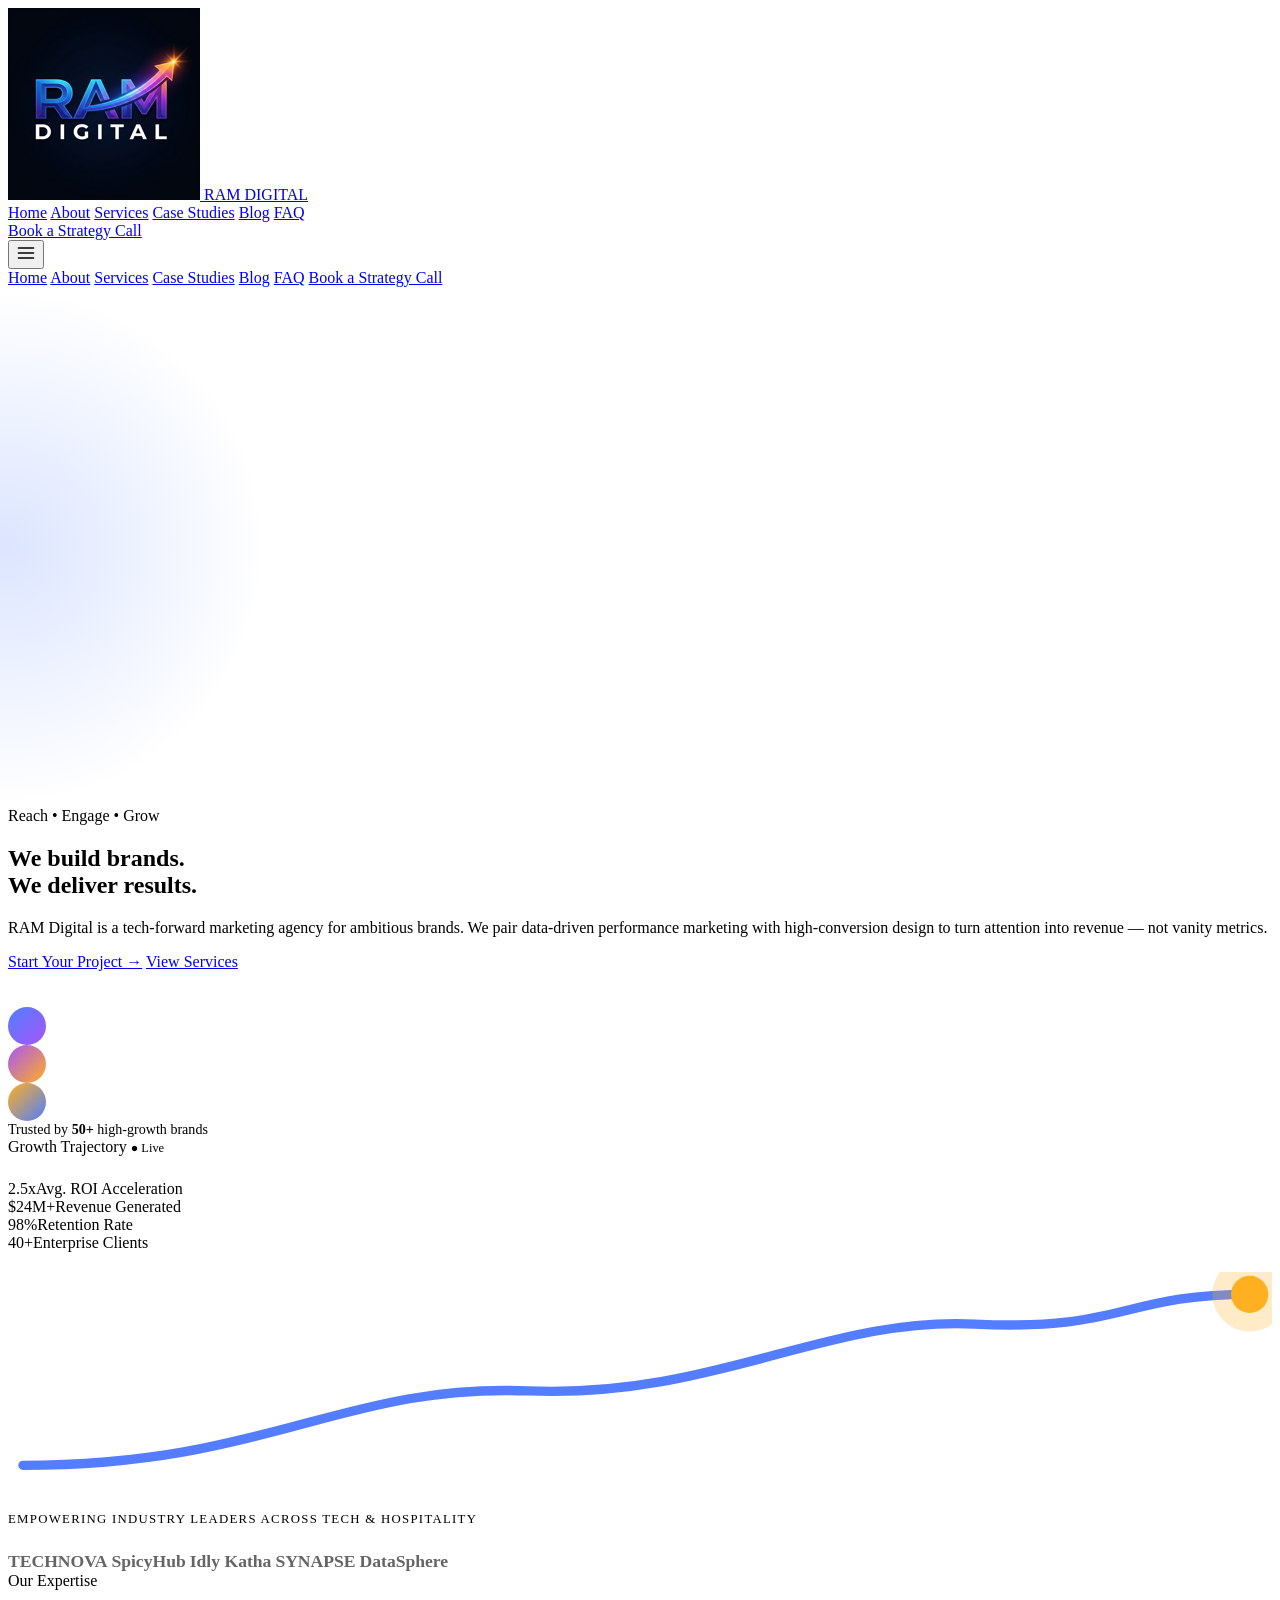
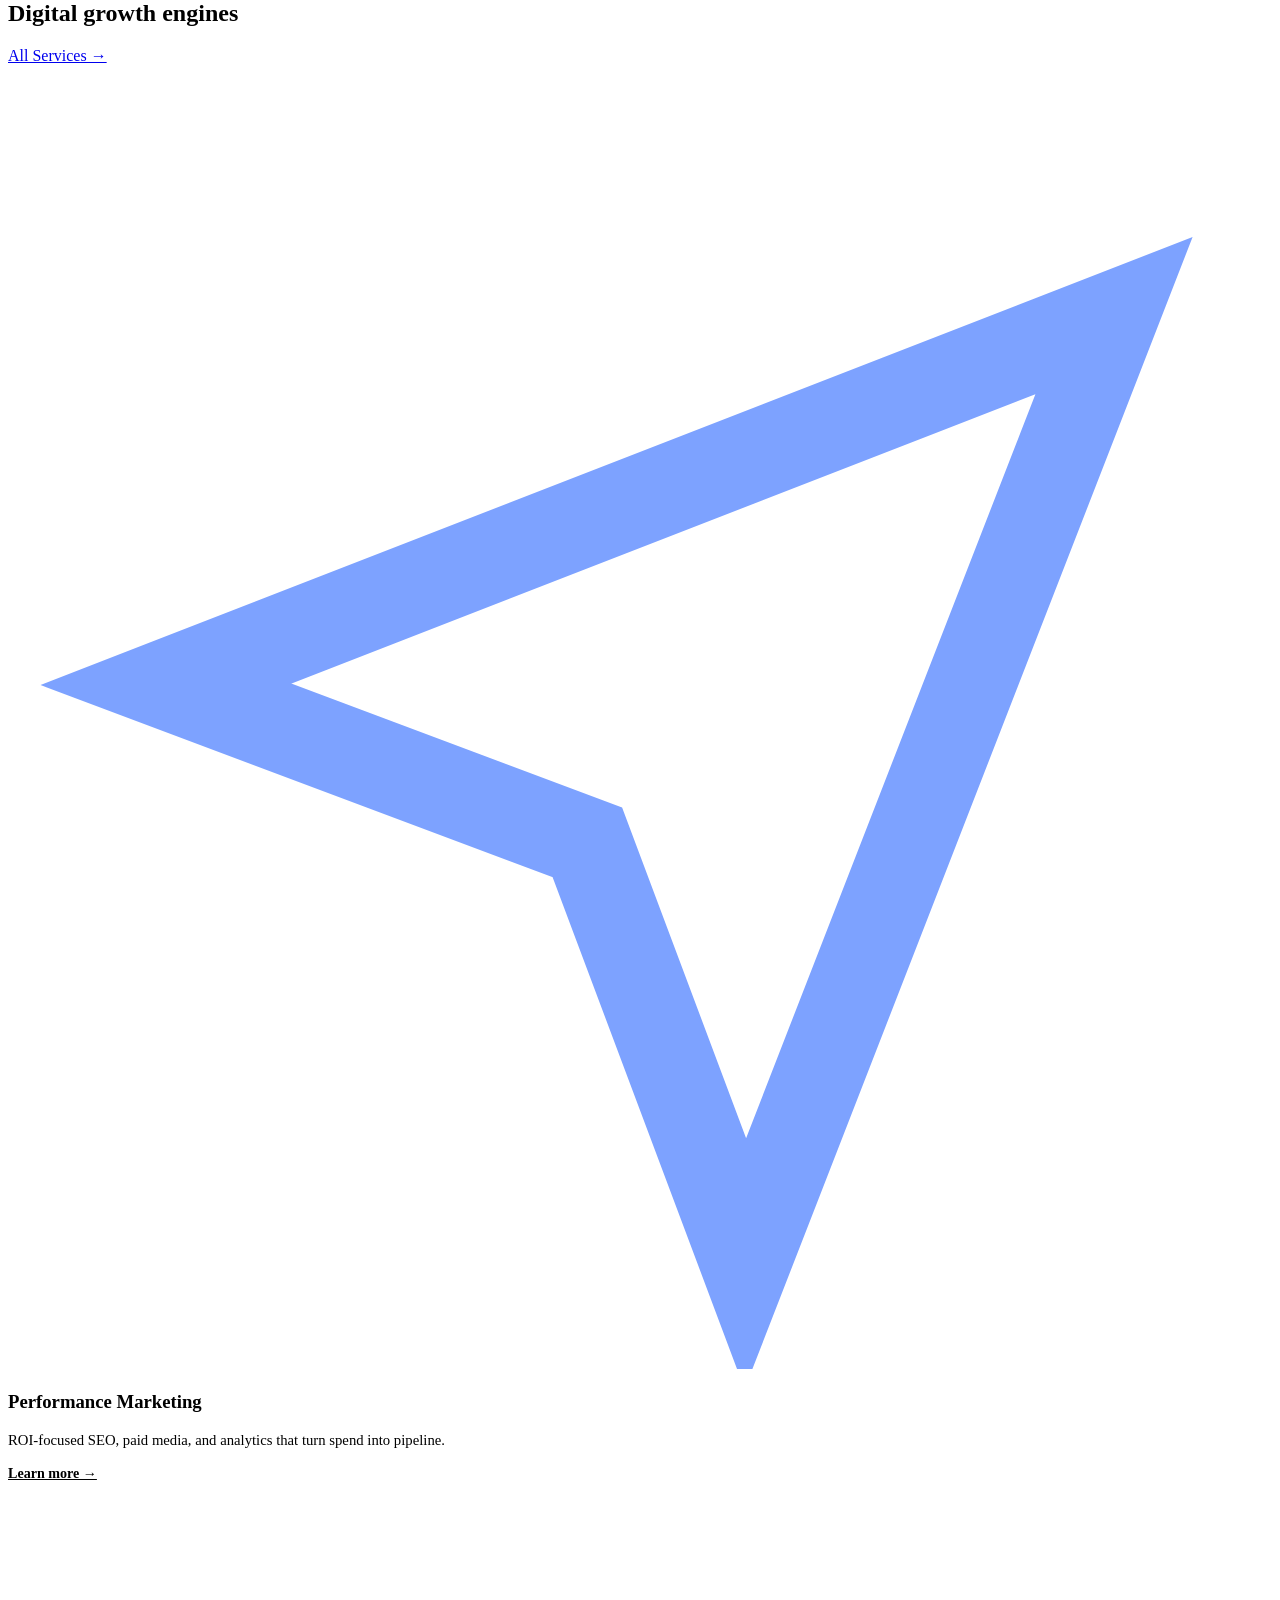
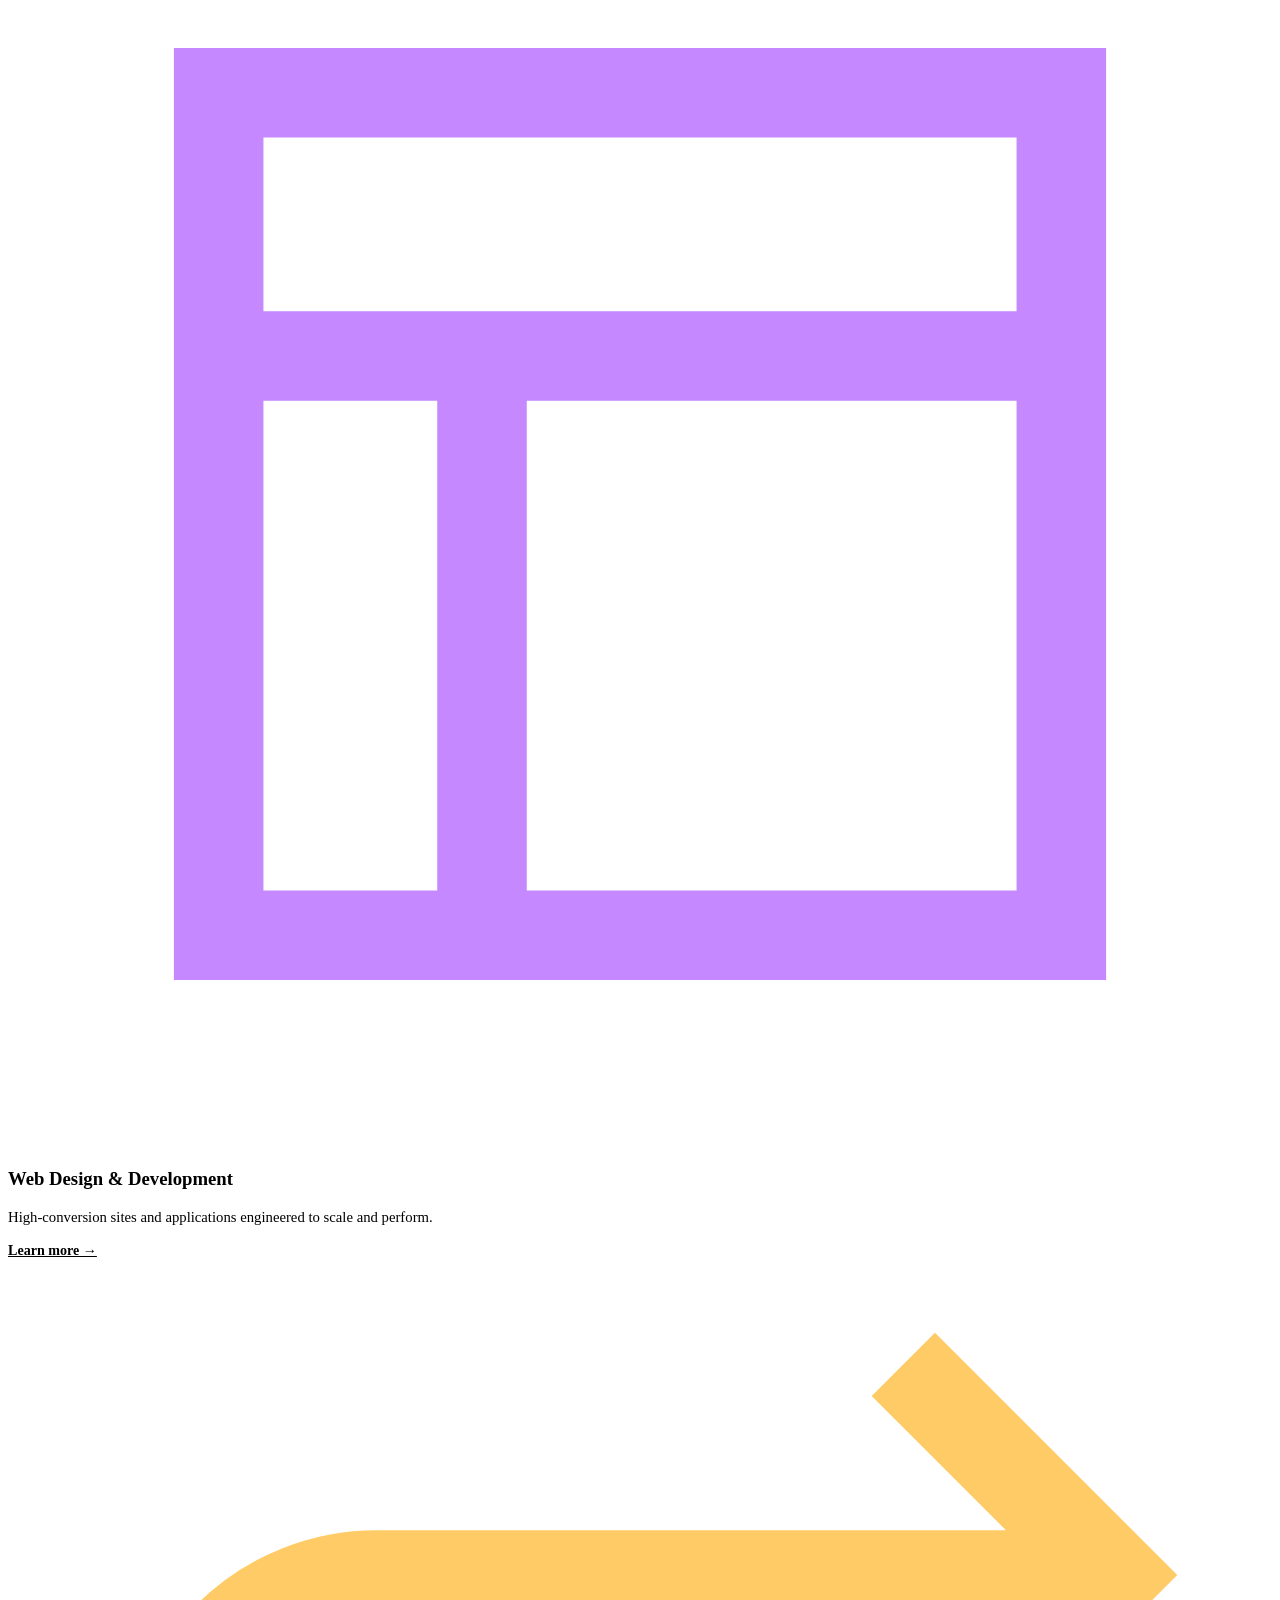
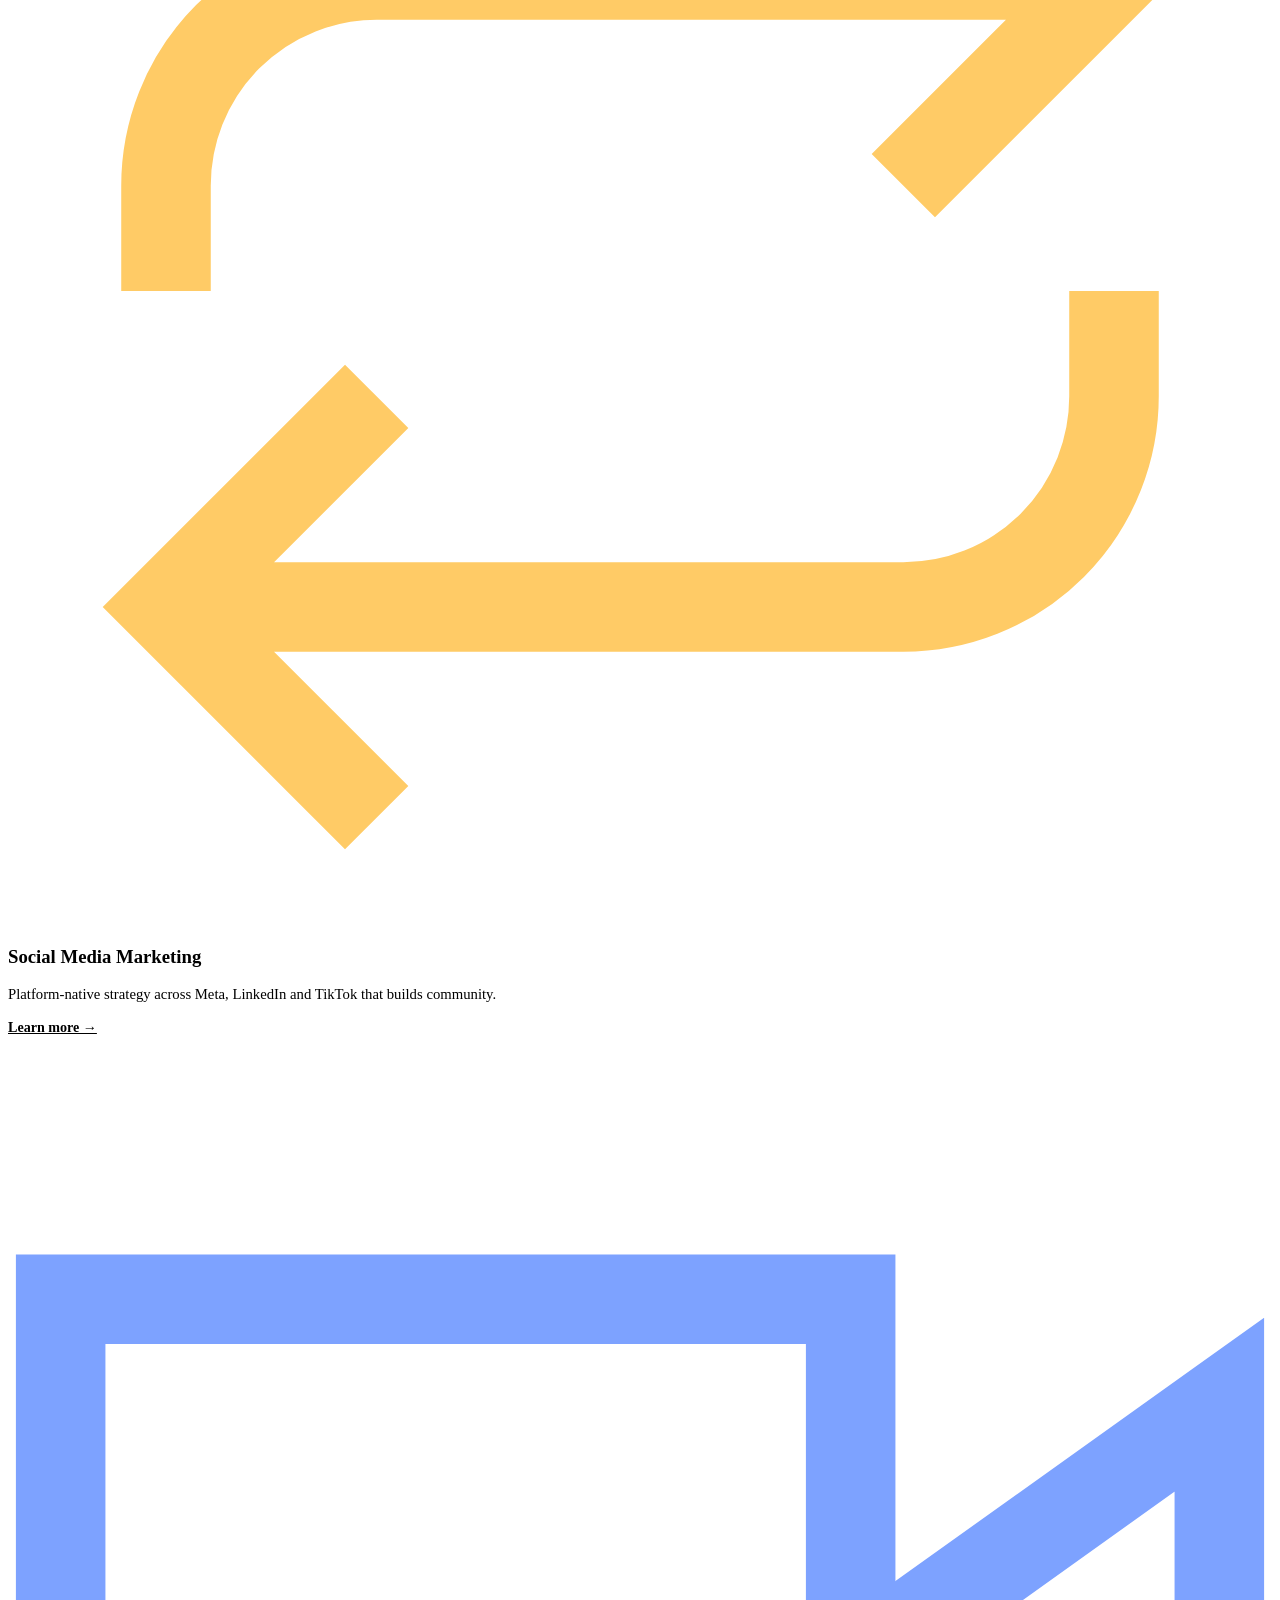
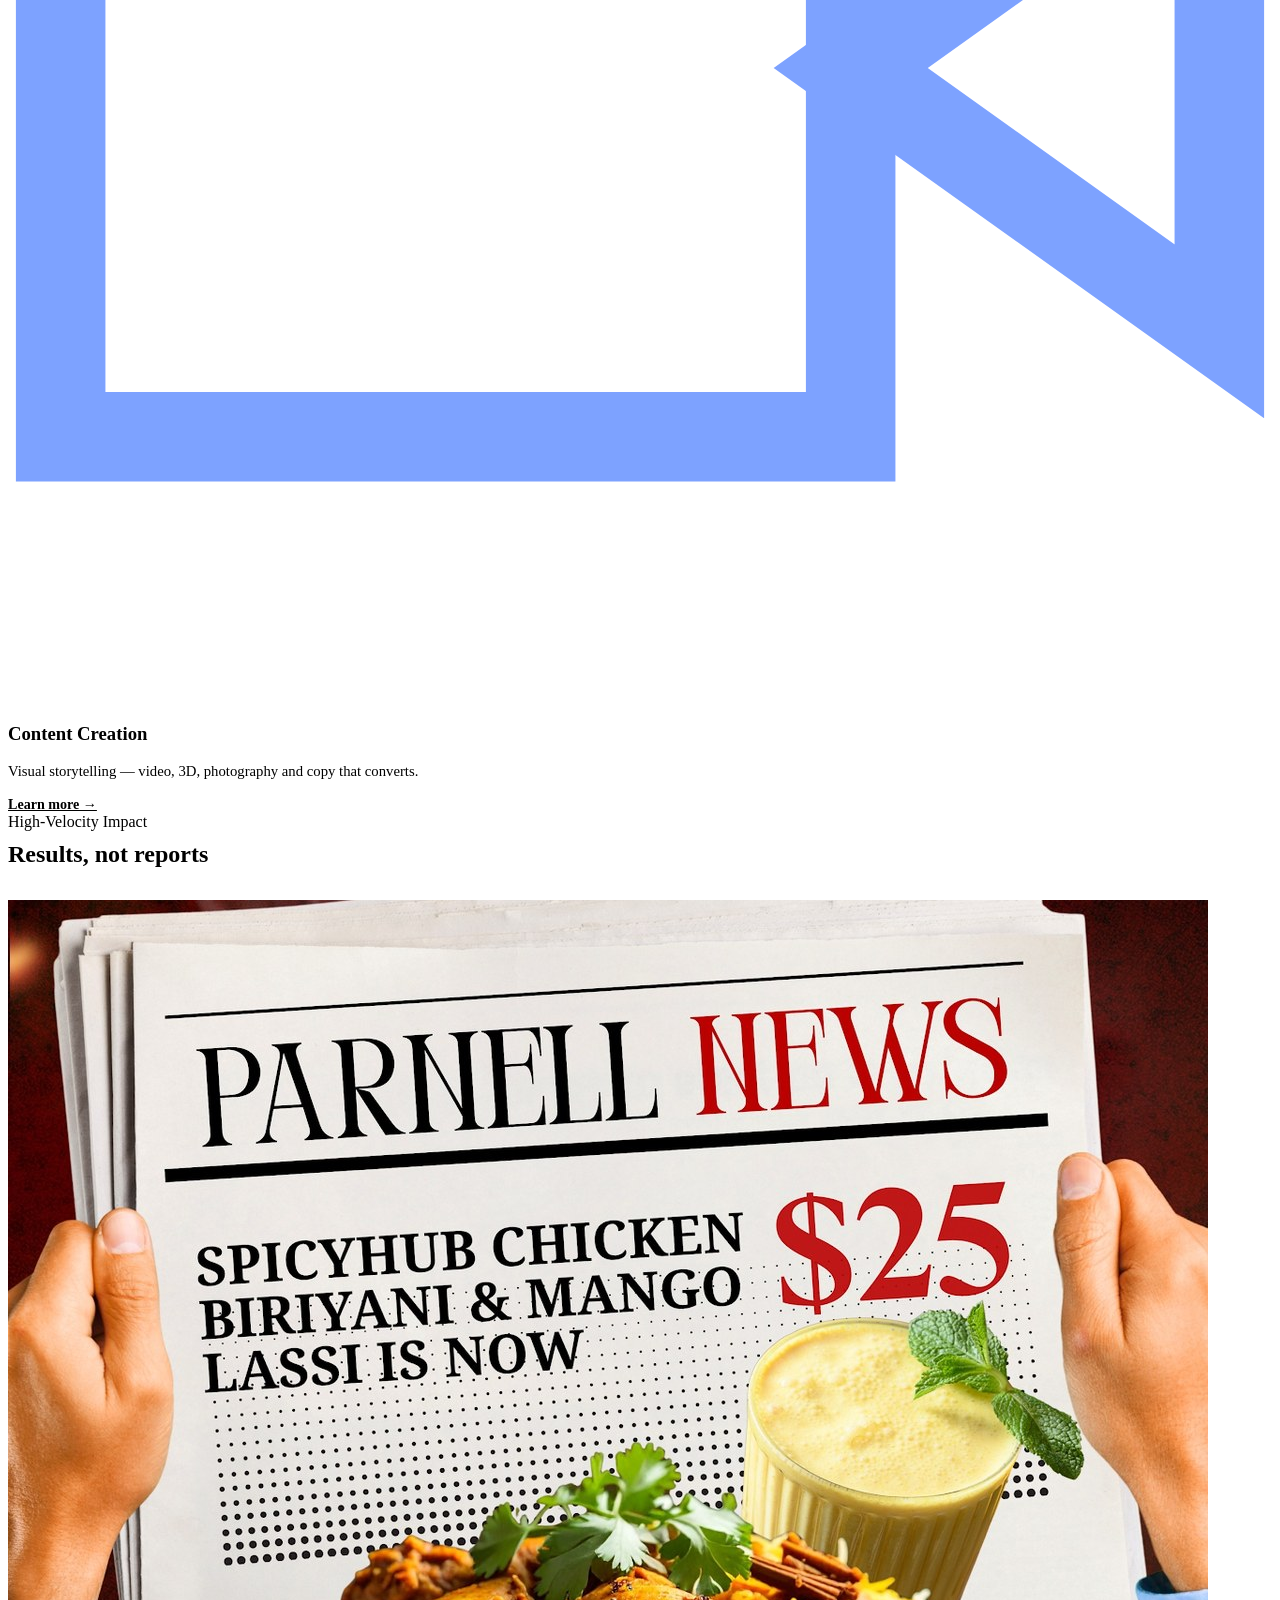
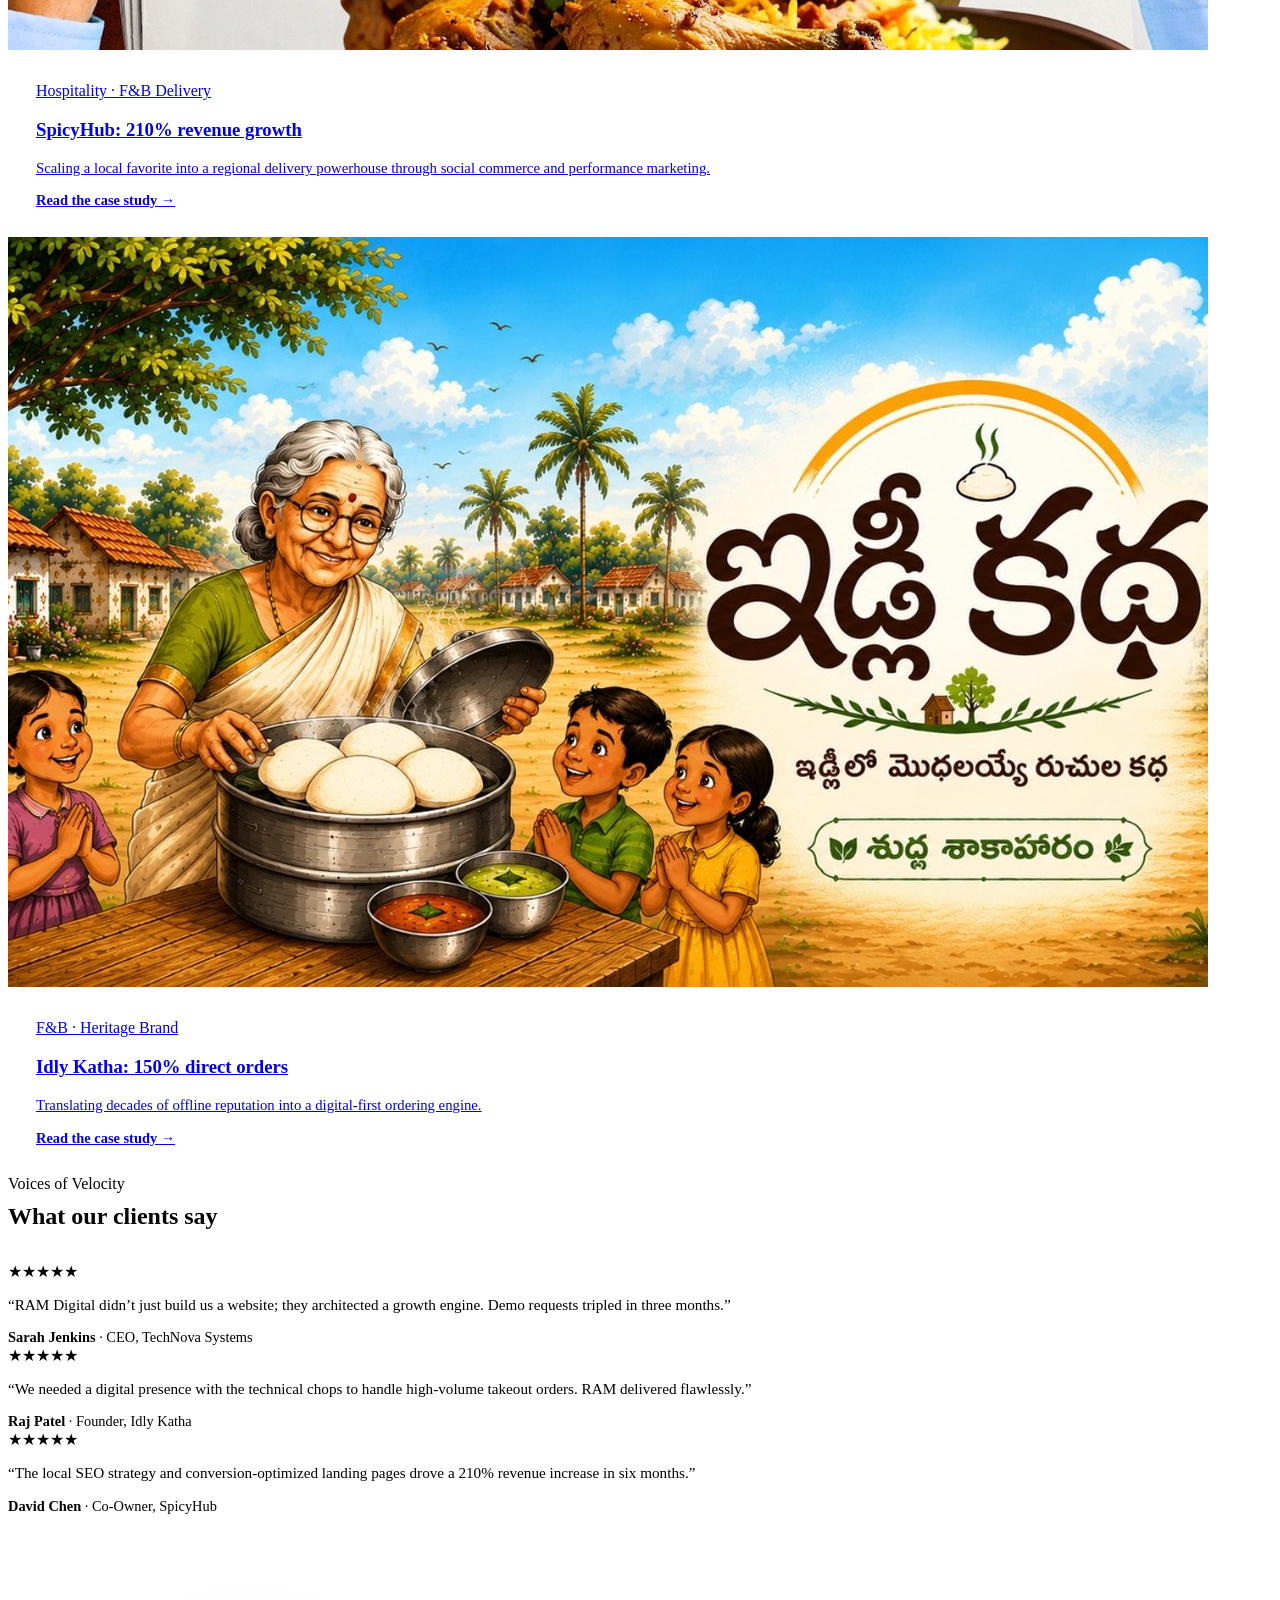
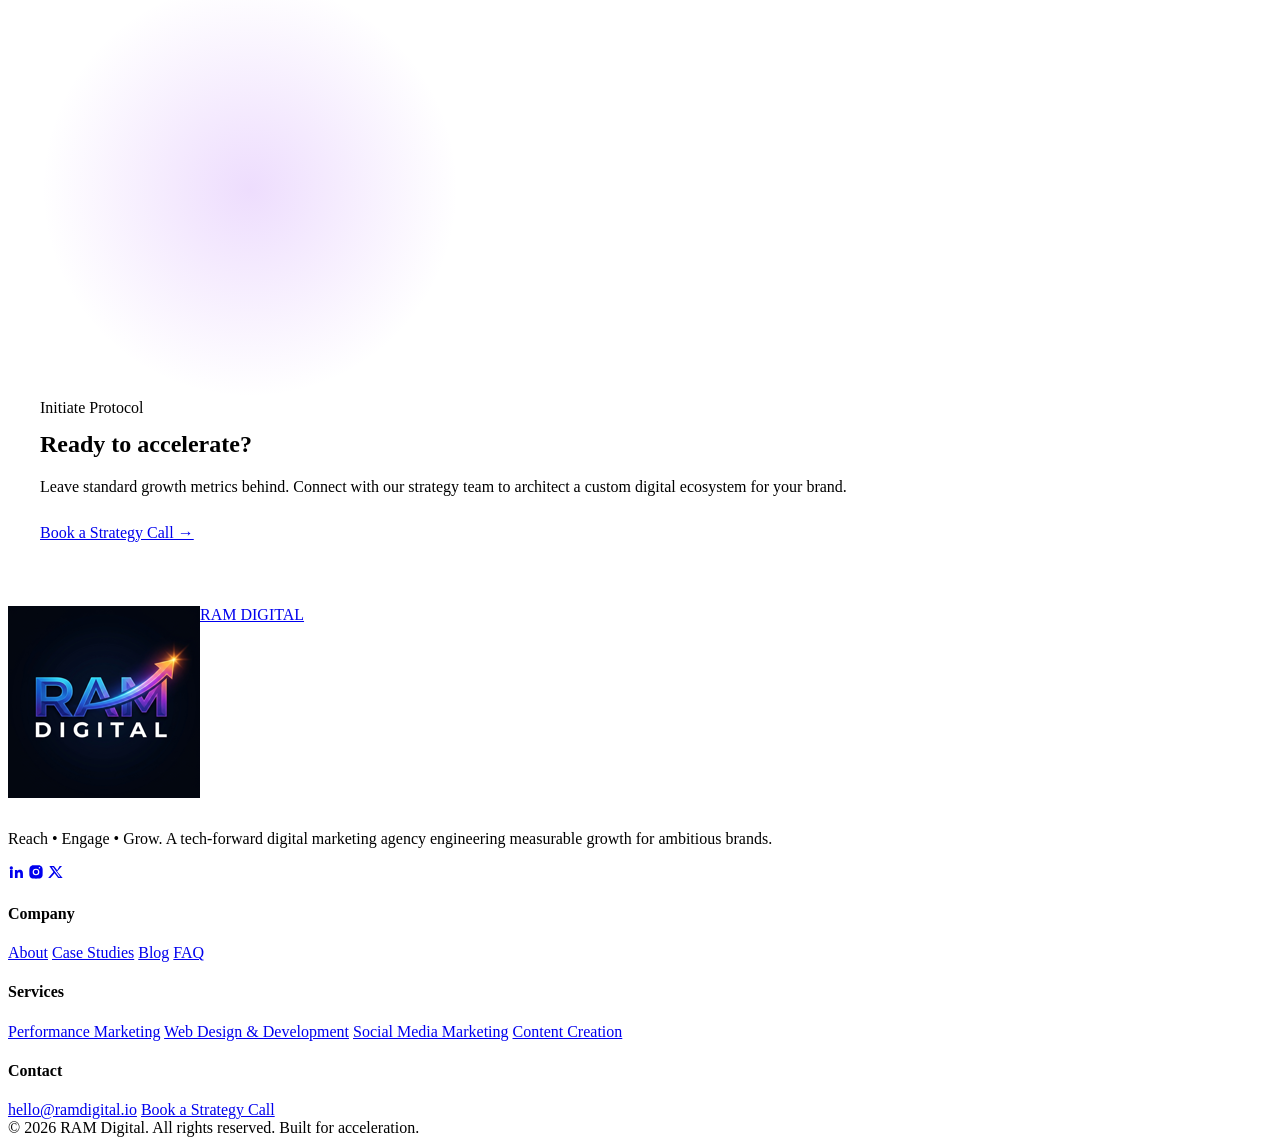
==== index.html @ 27b5bf81 "Add files via upload" ====
<!DOCTYPE html>
<html lang="en">
<head>
<meta charset="UTF-8">
<meta name="viewport" content="width=device-width, initial-scale=1.0">
<title>RAM Digital | Digital Marketing Agency | SEO, Web & Social Media</title>
<meta name="description" content="RAM Digital is a digital marketing agency specializing in SEO, performance marketing, web design, social media marketing and content creation. Grow your brand with data-driven digital strategies.">
<link rel="canonical" href="https://ramdigital.media/">
<meta name="robots" content="index, follow">
<meta property="og:title" content="RAM Digital | Digital Marketing Agency">
<meta property="og:description" content="Data-driven digital marketing, SEO, web development, social media and content creation for ambitious brands.">
<meta property="og:url" content="https://ramdigital.media/">
<meta property="og:type" content="website">
<link rel="icon" type="image/png" sizes="32x32" href="images/favicon-32.png">
<link rel="icon" type="image/png" sizes="16x16" href="images/favicon-16.png">
<link rel="apple-touch-icon" href="images/apple-touch-icon.png">
<link rel="manifest" href="manifest.json">
<meta name="theme-color" content="#080b14">
<link rel="stylesheet" href="css/style.css">
</head>
<body>
<header class="site-header">
  <div class="container nav-row">
    <a href="index.html" class="brand">
      <img src="images/logo-192.png" alt="RAM Digital logo">
      RAM DIGITAL
    </a>
    <nav class="nav-links" aria-label="Primary">
      <a href="index.html" class="active">Home</a>
<a href="about.html">About</a>
<a href="services.html">Services</a>
<a href="case-studies.html">Case Studies</a>
<a href="blog.html">Blog</a>
<a href="faq.html">FAQ</a>
    </nav>
    <div class="nav-actions">
      <div class="nav-cta">
        <a href="book-a-call.html" class="btn btn-primary btn-sm">Book a Strategy Call</a>
      </div>
      <button class="nav-toggle" aria-label="Toggle menu" aria-expanded="false">
        <svg width="20" height="20" viewBox="0 0 24 24" fill="none"><path d="M3 6h18M3 12h18M3 18h18" stroke="currentColor" stroke-width="2" stroke-linecap="round"/></svg>
      </button>
    </div>
  </div>
  <div class="mobile-menu">
    <a href="index.html">Home</a>
<a href="about.html">About</a>
<a href="services.html">Services</a>
<a href="case-studies.html">Case Studies</a>
<a href="blog.html">Blog</a>
<a href="faq.html">FAQ</a>
    <a href="book-a-call.html" class="btn btn-primary">Book a Strategy Call</a>
  </div>
</header>

<main>
  <section class="hero">
    <div class="glow-orb" style="width:520px;height:520px;background:radial-gradient(circle,#4f7fff33,transparent 70%);top:-160px;left:50%;transform:translateX(-50%);"></div>
    <div class="container hero-grid">
      <div>
        <span class="eyebrow">Reach &bull; Engage &bull; Grow</span>
        <h1>We build brands.<br><span class="text-gradient">We deliver results.</span></h1>
        <p class="lede">RAM Digital is a tech-forward marketing agency for ambitious brands. We pair data-driven performance marketing with high-conversion design to turn attention into revenue &mdash; not vanity metrics.</p>
        <div class="hero-actions">
          <a href="book-a-call.html" class="btn btn-primary">Start Your Project <span class="btn-arrow">&rarr;</span></a>
          <a href="services.html" class="btn btn-ghost">View Services</a>
        </div>
        <div class="flex items-center gap-md" style="margin-top:36px;">
          <div class="avatar-stack" aria-hidden="true">
            <div style="width:38px;height:38px;border-radius:50%;background:linear-gradient(135deg,#4f7fff,#a855f7);border:2px solid var(--ink);"></div>
            <div style="width:38px;height:38px;border-radius:50%;background:linear-gradient(135deg,#a855f7,#ffb020);border:2px solid var(--ink);"></div>
            <div style="width:38px;height:38px;border-radius:50%;background:linear-gradient(135deg,#ffb020,#4f7fff);border:2px solid var(--ink);"></div>
          </div>
          <p style="margin:0; font-size:.88rem;">Trusted by <strong style="color:var(--text-hi)">50+</strong> high-growth brands</p>
        </div>
      </div>
      <div>
        <div class="card" style="background:var(--surface); position:relative;">
          <div class="flex justify-between items-center" style="margin-bottom:24px;">
            <span class="pill">Growth Trajectory</span>
            <span style="font-family:var(--font-mono); font-size:.78rem; color:var(--success);">&#9679; Live</span>
          </div>
          <div class="stat-row">
            <div class="stat"><span class="num">2.5x</span><span class="label">Avg. ROI Acceleration</span></div>
            <div class="stat"><span class="num">$24M+</span><span class="label">Revenue Generated</span></div>
            <div class="stat"><span class="num">98%</span><span class="label">Retention Rate</span></div>
            <div class="stat"><span class="num">40+</span><span class="label">Enterprise Clients</span></div>
          </div>
          <div class="trajectory-divider" style="margin-top:20px;"><svg viewBox="0 0 340 60" fill="none" xmlns="http://www.w3.org/2000/svg" aria-hidden="true">
<defs><linearGradient id="traj" x1="0" y1="60" x2="340" y2="0"><stop offset="0%" stop-color="#4f7fff"/><stop offset="60%" stop-color="#a855f7"/><stop offset="100%" stop-color="#ffb020"/></linearGradient></defs>
<path d="M4 52 C 70 52, 90 30, 140 32 S 220 12, 260 14 S 300 6, 334 6" stroke="url(#traj)" stroke-width="2.5" stroke-linecap="round"/>
<circle cx="334" cy="6" r="5" fill="#ffb020"/>
<circle cx="334" cy="6" r="10" fill="#ffb020" opacity="0.25"/>
</svg></div>
        </div>
      </div>
    </div>
  </section>

  <section class="section-tight">
    <div class="container">
      <p class="text-center" style="font-size:.8rem; letter-spacing:.1em; text-transform:uppercase; color:var(--text-lo); font-family:var(--font-mono);">Empowering industry leaders across tech &amp; hospitality</p>
      <div class="flex items-center justify-between" style="flex-wrap:wrap; gap:24px; margin-top:24px; opacity:.6;">
        <span style="font-family:var(--font-display); font-weight:800; font-size:1.1rem;">TECHNOVA</span>
        <span style="font-family:var(--font-display); font-weight:800; font-size:1.1rem;">SpicyHub</span>
        <span style="font-family:var(--font-display); font-weight:800; font-size:1.1rem;">Idly Katha</span>
        <span style="font-family:var(--font-display); font-weight:800; font-size:1.1rem;">SYNAPSE</span>
        <span style="font-family:var(--font-display); font-weight:800; font-size:1.1rem;">DataSphere</span>
      </div>
    </div>
  </section>

  <section class="section">
    <div class="container">
      <div class="flex justify-between items-center" style="flex-wrap:wrap; gap:16px; margin-bottom:40px;">
        <div>
          <span class="eyebrow">Our Expertise</span>
          <h2 style="margin-top:10px;">Digital growth engines</h2>
        </div>
        <a href="services.html" class="btn btn-ghost btn-sm">All Services &rarr;</a>
      </div>
      <div class="grid grid-4">
        <div class="card">
          <div class="card-icon"><svg viewBox="0 0 24 24" fill="none" stroke="#7da2ff" stroke-width="1.7"><path d="M3 11l18-7-7 18-3-8-8-3z"/></svg></div>
          <h3>Performance Marketing</h3>
          <p style="font-size:.92rem;">ROI-focused SEO, paid media, and analytics that turn spend into pipeline.</p>
          <a href="performance-marketing.html" style="font-weight:700; font-size:.88rem; color:var(--blue-soft);">Learn more &rarr;</a>
        </div>
        <div class="card">
          <div class="card-icon"><svg viewBox="0 0 24 24" fill="none" stroke="#c688ff" stroke-width="1.7"><path d="M4 4h16v16H4z"/><path d="M4 9h16M9 9v11"/></svg></div>
          <h3>Web Design &amp; Development</h3>
          <p style="font-size:.92rem;">High-conversion sites and applications engineered to scale and perform.</p>
          <a href="web-design-development.html" style="font-weight:700; font-size:.88rem; color:var(--violet-soft);">Learn more &rarr;</a>
        </div>
        <div class="card">
          <div class="card-icon"><svg viewBox="0 0 24 24" fill="none" stroke="#ffcb66" stroke-width="1.7"><path d="M17 2l4 4-4 4M3 12v-2a4 4 0 014-4h14M7 22l-4-4 4-4M21 12v2a4 4 0 01-4 4H3"/></svg></div>
          <h3>Social Media Marketing</h3>
          <p style="font-size:.92rem;">Platform-native strategy across Meta, LinkedIn and TikTok that builds community.</p>
          <a href="social-media-marketing.html" style="font-weight:700; font-size:.88rem; color:var(--gold-soft);">Learn more &rarr;</a>
        </div>
        <div class="card">
          <div class="card-icon"><svg viewBox="0 0 24 24" fill="none" stroke="#7da2ff" stroke-width="1.7"><path d="M23 7l-7 5 7 5V7z"/><path d="M1 5h15v14H1z"/></svg></div>
          <h3>Content Creation</h3>
          <p style="font-size:.92rem;">Visual storytelling &mdash; video, 3D, photography and copy that converts.</p>
          <a href="content-creation.html" style="font-weight:700; font-size:.88rem; color:var(--blue-soft);">Learn more &rarr;</a>
        </div>
      </div>
    </div>
  </section>

  <section class="section" style="background:var(--surface); border-top:1px solid var(--border); border-bottom:1px solid var(--border);">
    <div class="container">
      <span class="eyebrow">High-Velocity Impact</span>
      <h2 style="margin-top:10px;">Results, not reports</h2>
      <div class="grid grid-2" style="margin-top:32px;">
        <a href="case-study-spicyhub.html" class="card case-card" style="padding:0; display:block;">
          <img src="images/case-spicyhub.jpg" alt="SpicyHub campaign visual">
          <div class="body" style="padding:28px;">
            <span class="pill" style="margin-bottom:14px;">Hospitality &middot; F&amp;B Delivery</span>
            <h3>SpicyHub: 210% revenue growth</h3>
            <p style="font-size:.92rem;">Scaling a local favorite into a regional delivery powerhouse through social commerce and performance marketing.</p>
            <span style="font-weight:700; color:var(--blue-soft); font-size:.9rem;">Read the case study &rarr;</span>
          </div>
        </a>
        <a href="case-study-idly-katha.html" class="card case-card" style="padding:0; display:block;">
          <img src="images/case-idlykatha.jpg" alt="Idly Katha campaign visual">
          <div class="body" style="padding:28px;">
            <span class="pill" style="margin-bottom:14px;">F&amp;B &middot; Heritage Brand</span>
            <h3>Idly Katha: 150% direct orders</h3>
            <p style="font-size:.92rem;">Translating decades of offline reputation into a digital-first ordering engine.</p>
            <span style="font-weight:700; color:var(--violet-soft); font-size:.9rem;">Read the case study &rarr;</span>
          </div>
        </a>
      </div>
    </div>
  </section>

  <section class="section">
    <div class="container">
      <span class="eyebrow">Voices of Velocity</span>
      <h2 style="margin-top:10px;">What our clients say</h2>
      <div class="grid grid-3" style="margin-top:32px;">
        <div class="quote-card">
          <div class="stars">&#9733;&#9733;&#9733;&#9733;&#9733;</div>
          <p style="font-size:.95rem;">&ldquo;RAM Digital didn&rsquo;t just build us a website; they architected a growth engine. Demo requests tripled in three months.&rdquo;</p>
          <p style="color:var(--text-hi); font-weight:700; margin:0; font-size:.9rem;">Sarah Jenkins <span style="color:var(--text-lo); font-weight:400;">&middot; CEO, TechNova Systems</span></p>
        </div>
        <div class="quote-card">
          <div class="stars">&#9733;&#9733;&#9733;&#9733;&#9733;</div>
          <p style="font-size:.95rem;">&ldquo;We needed a digital presence with the technical chops to handle high-volume takeout orders. RAM delivered flawlessly.&rdquo;</p>
          <p style="color:var(--text-hi); font-weight:700; margin:0; font-size:.9rem;">Raj Patel <span style="color:var(--text-lo); font-weight:400;">&middot; Founder, Idly Katha</span></p>
        </div>
        <div class="quote-card">
          <div class="stars">&#9733;&#9733;&#9733;&#9733;&#9733;</div>
          <p style="font-size:.95rem;">&ldquo;The local SEO strategy and conversion-optimized landing pages drove a 210% revenue increase in six months.&rdquo;</p>
          <p style="color:var(--text-hi); font-weight:700; margin:0; font-size:.9rem;">David Chen <span style="color:var(--text-lo); font-weight:400;">&middot; Co-Owner, SpicyHub</span></p>
        </div>
      </div>
    </div>
  </section>

  <section class="section text-center">
    <div class="container">
      <div class="card" style="padding:64px 32px; background:linear-gradient(135deg, var(--surface), var(--surface-2)); position:relative; overflow:hidden;">
        <div class="glow-orb" style="width:420px;height:420px;background:radial-gradient(circle,#a855f733,transparent 70%);top:-120px;right:-80px;"></div>
        <span class="eyebrow" style="justify-content:center;">Initiate Protocol</span>
        <h2 style="margin-top:14px;">Ready to accelerate?</h2>
        <p class="lede" style="margin:0 auto 28px;">Leave standard growth metrics behind. Connect with our strategy team to architect a custom digital ecosystem for your brand.</p>
        <a href="book-a-call.html" class="btn btn-primary">Book a Strategy Call &rarr;</a>
      </div>
    </div>
  </section>
</main>
<footer class="site-footer">
  <div class="container">
    <div class="footer-grid">
      <div class="footer-brand">
        <a href="index.html" class="brand" style="margin-bottom:16px; display:inline-flex;">
          <img src="images/logo-192.png" alt="RAM Digital logo">
          RAM DIGITAL
        </a>
        <p>Reach &bull; Engage &bull; Grow. A tech-forward digital marketing agency engineering measurable growth for ambitious brands.</p>
        <div class="social-row" aria-label="Social links">
          <a href="#" aria-label="LinkedIn"><svg width="16" height="16" viewBox="0 0 24 24" fill="currentColor"><path d="M4.98 3.5a2.5 2.5 0 11-.02 5 2.5 2.5 0 01.02-5zM3 9h4v12H3V9zm7 0h3.8v1.7h.05c.53-1 1.83-2.05 3.77-2.05 4.03 0 4.78 2.65 4.78 6.1V21h-4v-5.6c0-1.34-.02-3.07-1.87-3.07-1.87 0-2.16 1.46-2.16 2.97V21h-4V9z"/></svg></a>
          <a href="#" aria-label="Instagram"><svg width="16" height="16" viewBox="0 0 24 24" fill="currentColor"><path d="M12 2c2.72 0 3.06.01 4.12.06 1.06.05 1.79.22 2.43.47.66.26 1.21.6 1.76 1.15.5.5.9 1.1 1.15 1.76.25.64.42 1.37.47 2.43.05 1.06.06 1.4.06 4.12s-.01 3.06-.06 4.12c-.05 1.06-.22 1.79-.47 2.43a4.9 4.9 0 01-1.15 1.76 4.9 4.9 0 01-1.76 1.15c-.64.25-1.37.42-2.43.47-1.06.05-1.4.06-4.12.06s-3.06-.01-4.12-.06c-1.06-.05-1.79-.22-2.43-.47a4.9 4.9 0 01-1.76-1.15 4.9 4.9 0 01-1.15-1.76c-.25-.64-.42-1.37-.47-2.43C2.01 15.06 2 14.72 2 12s.01-3.06.06-4.12c.05-1.06.22-1.79.47-2.43.26-.66.6-1.21 1.15-1.76A4.9 4.9 0 015.44 2.53c.64-.25 1.37-.42 2.43-.47C8.94 2.01 9.28 2 12 2zm0 5a5 5 0 100 10 5 5 0 000-10zm0 8.2a3.2 3.2 0 110-6.4 3.2 3.2 0 010 6.4zm5.2-8.4a1.17 1.17 0 100-2.34 1.17 1.17 0 000 2.34z"/></svg></a>
          <a href="#" aria-label="X"><svg width="16" height="16" viewBox="0 0 24 24" fill="currentColor"><path d="M17.53 3H21l-7.36 8.41L22 21h-6.82l-5.34-6.98L3.7 21H.23l7.87-8.98L2 3h6.99l4.83 6.38L17.53 3zm-1.2 16h1.9L7.77 5H5.75l10.58 14z"/></svg></a>
        </div>
      </div>
      <div class="footer-col">
        <h4>Company</h4>
        <a href="about.html">About</a>
        <a href="case-studies.html">Case Studies</a>
        <a href="blog.html">Blog</a>
        <a href="faq.html">FAQ</a>
      </div>
      <div class="footer-col">
        <h4>Services</h4>
        <a href="performance-marketing.html">Performance Marketing</a>
        <a href="web-design-development.html">Web Design &amp; Development</a>
        <a href="social-media-marketing.html">Social Media Marketing</a>
        <a href="content-creation.html">Content Creation</a>
      </div>
      <div class="footer-col">
        <h4>Contact</h4>
        <a href="mailto:hello@ramdigital.io">hello@ramdigital.io</a>
        <a href="book-a-call.html">Book a Strategy Call</a>
      </div>
    </div>
    <div class="footer-bottom">
      <span>&copy; 2026 RAM Digital. All rights reserved.</span>
      <span>Built for acceleration.</span>
    </div>
  </div>
</footer>
<script src="js/main.js"></script>
</body>
</html>
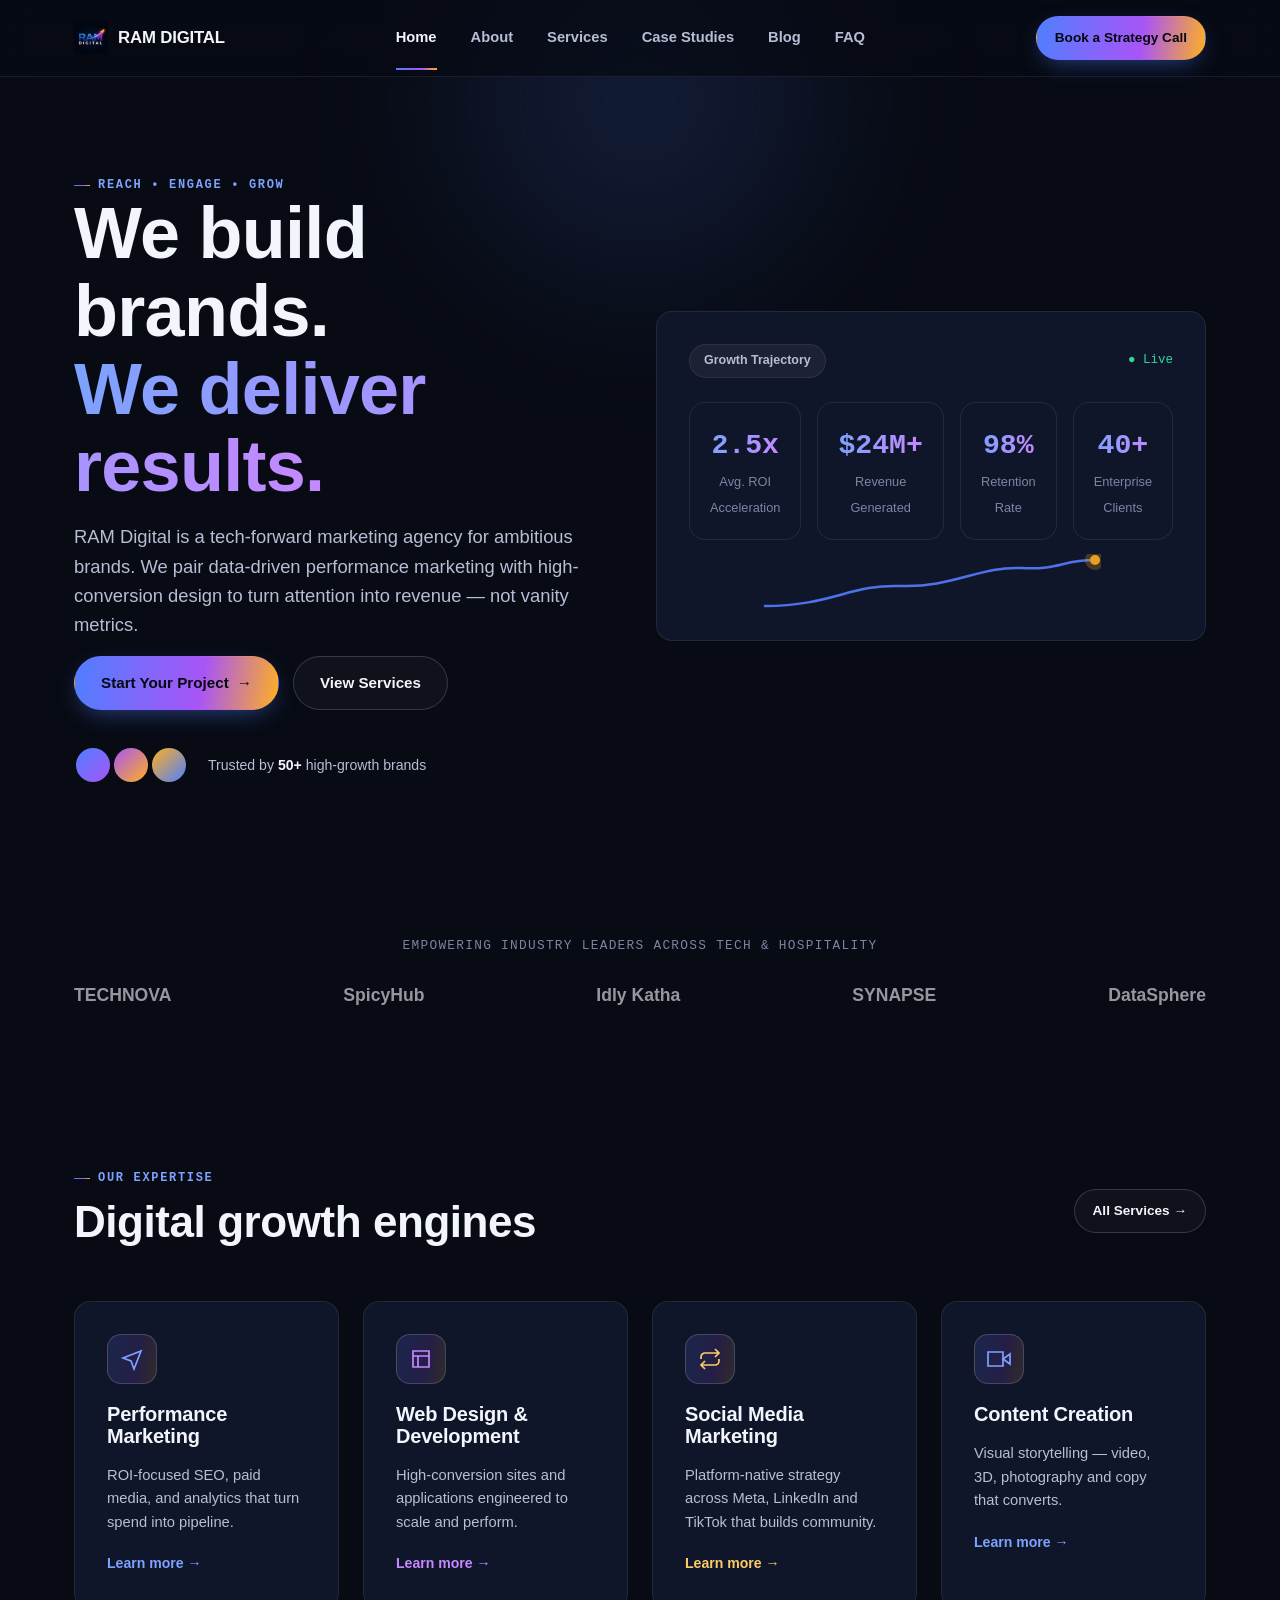
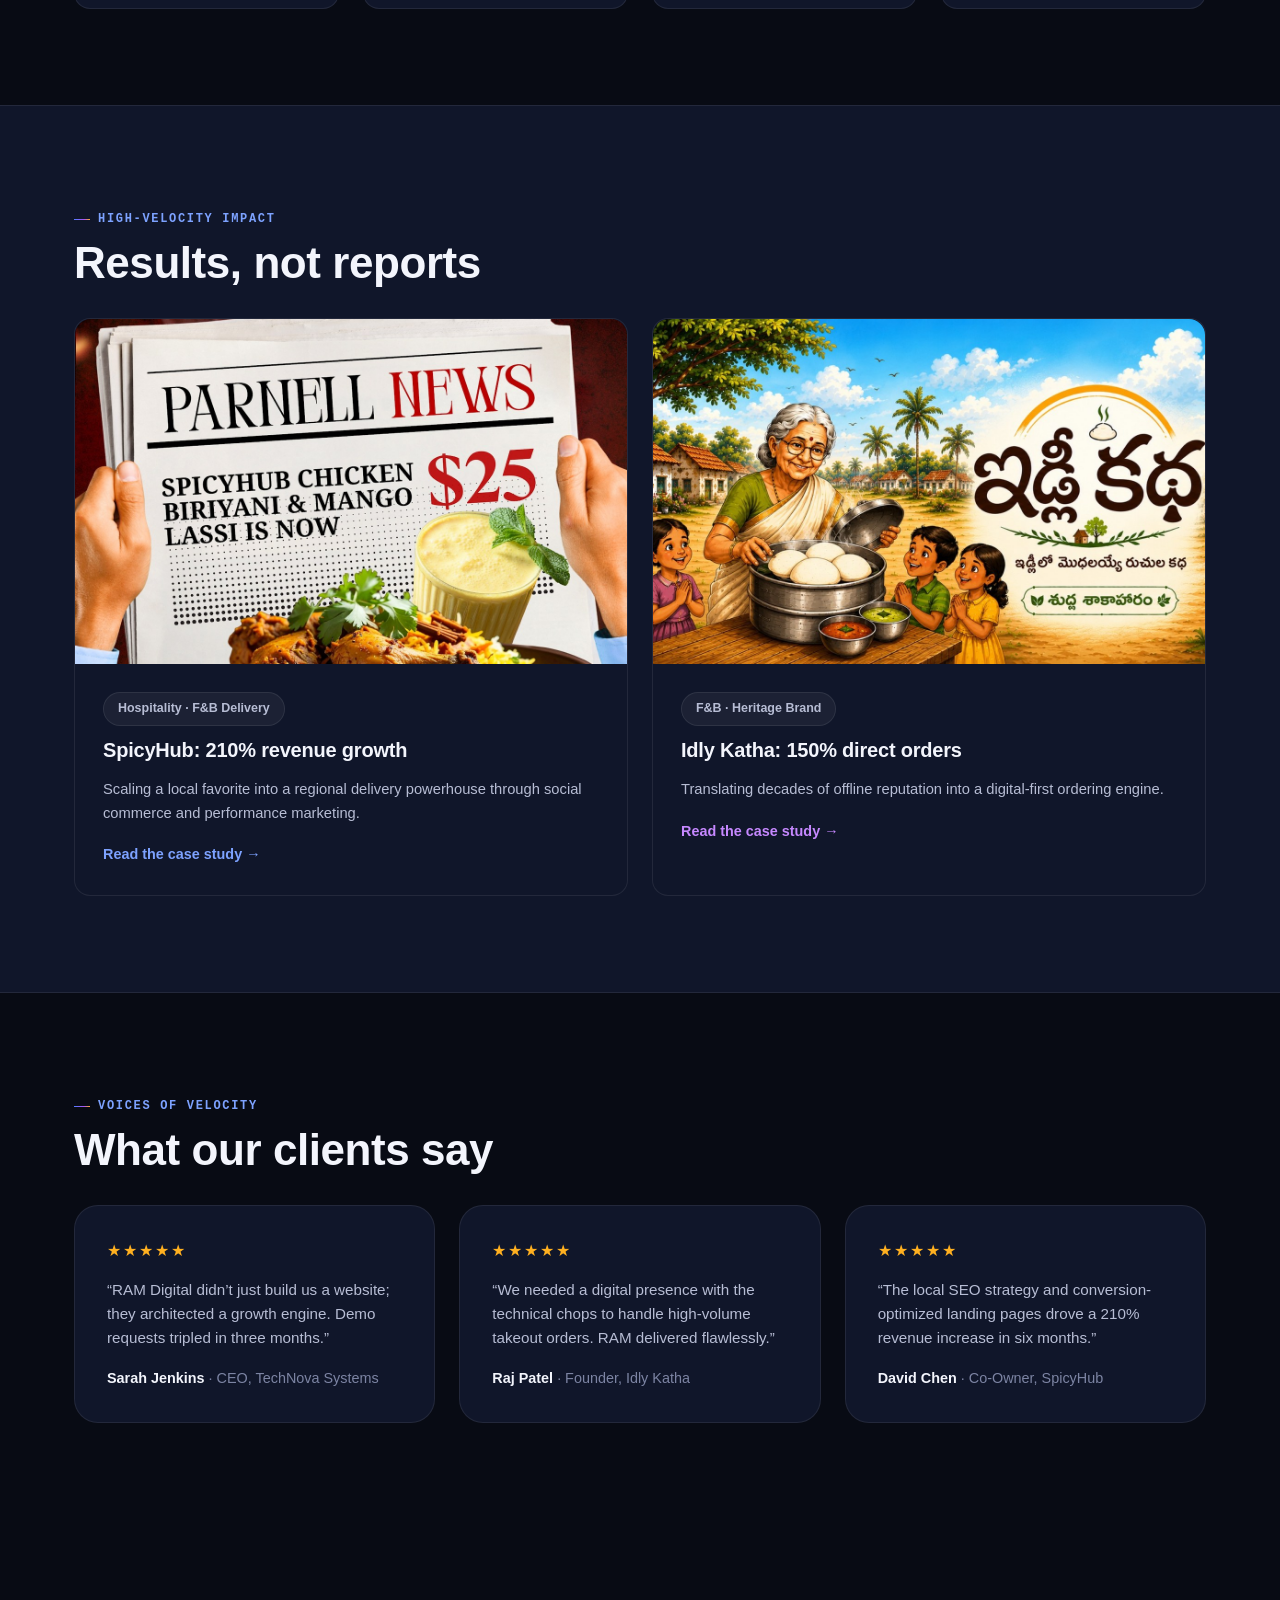
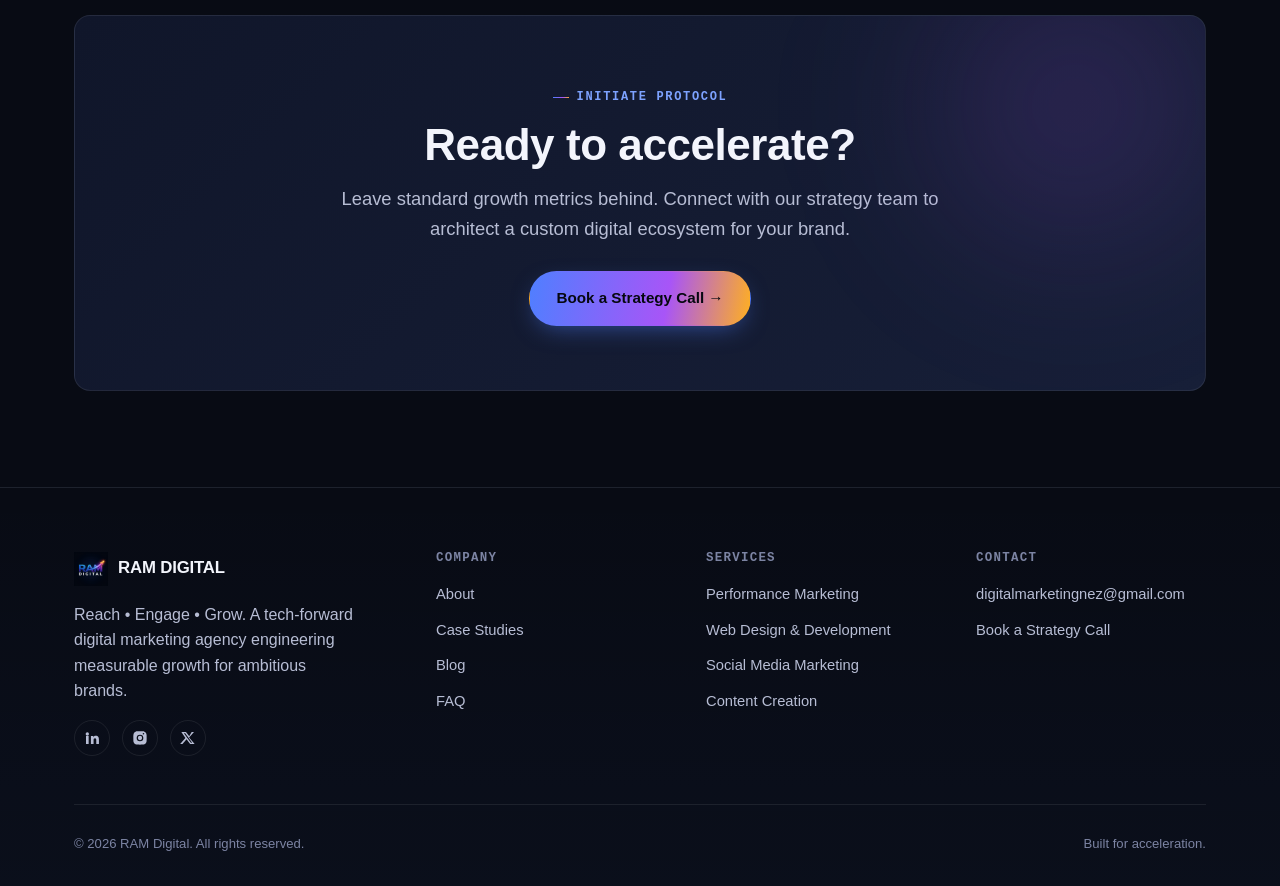
==== commit 7ef76199: "Update SEO metadata for website pages" ====
--- a/index.html
+++ b/index.html
@@ -1,28 +1,582 @@
 <!DOCTYPE html>
 <html lang="en">
 <head>
+<link rel="canonical" href="https://ramdigital.media/">
+<meta name="robots" content="index, follow">
+<meta property="og:title" content="RAM Digital | Digital Marketing Agency | SEO, Web & Social Media">
+<meta property="og:description" content="RAM Digital is a digital marketing agency specializing in SEO, performance marketing, web design, social media marketing and content creation. Grow your brand with data-driven digital strategies.">
+<meta property="og:url" content="https://ramdigital.media/">
+<meta property="og:type" content="website">
 <meta charset="UTF-8">
 <meta name="viewport" content="width=device-width, initial-scale=1.0">
 <title>RAM Digital | Digital Marketing Agency | SEO, Web & Social Media</title>
 <meta name="description" content="RAM Digital is a digital marketing agency specializing in SEO, performance marketing, web design, social media marketing and content creation. Grow your brand with data-driven digital strategies.">
-<link rel="canonical" href="https://ramdigital.media/">
-<meta name="robots" content="index, follow">
-<meta property="og:title" content="RAM Digital | Digital Marketing Agency">
-<meta property="og:description" content="Data-driven digital marketing, SEO, web development, social media and content creation for ambitious brands.">
-<meta property="og:url" content="https://ramdigital.media/">
-<meta property="og:type" content="website">
-<link rel="icon" type="image/png" sizes="32x32" href="images/favicon-32.png">
-<link rel="icon" type="image/png" sizes="16x16" href="images/favicon-16.png">
-<link rel="apple-touch-icon" href="images/apple-touch-icon.png">
+<link rel="icon" type="image/png" sizes="32x32" href="[data-uri]">
+<link rel="icon" type="image/png" sizes="16x16" href="[data-uri]">
+<link rel="apple-touch-icon" href="[data-uri]">
 <link rel="manifest" href="manifest.json">
 <meta name="theme-color" content="#080b14">
-<link rel="stylesheet" href="css/style.css">
+<style>
+/* ==========================================================================
+   RAM DIGITAL — Design System
+   Palette derived from brand mark: navy field, blue→violet ascent, gold spark
+   ========================================================================== */
+
+@import url('https://fonts.googleapis.com/css2?family=Montserrat:wght@700;800;900&family=Plus+Jakarta+Sans:ital,wght@0,400;0,500;0,600;0,700;1,400&family=IBM+Plex+Mono:wght@500;600&display=swap');
+
+:root{
+  /* --- Core palette --- */
+  --ink:        #080b14;   /* page base */
+  --surface:    #10162a;   /* card / raised panel */
+  --surface-2:  #171f38;   /* card hover / nested panel */
+  --surface-3:  #1e2848;   /* deepest raised, borders context */
+  --border:     rgba(255,255,255,0.08);
+  --border-hi:  rgba(255,255,255,0.16);
+
+  --blue:       #4f7fff;
+  --blue-soft:  #7da2ff;
+  --violet:     #a855f7;
+  --violet-soft:#c688ff;
+  --gold:       #ffb020;
+  --gold-soft:  #ffcb66;
+
+  --text-hi:    #f3f5fc;
+  --text-mid:   #b7bdd4;
+  --text-lo:    #7c84a3;
+
+  --success:    #34d399;
+
+  /* --- Gradients --- */
+  --grad-ascent: linear-gradient(100deg, var(--blue) 0%, var(--violet) 62%, var(--gold) 100%);
+  --grad-ascent-soft: linear-gradient(100deg, rgba(79,127,255,.16) 0%, rgba(168,85,247,.14) 60%, rgba(255,176,32,.14) 100%);
+  --grad-text: linear-gradient(95deg, var(--blue-soft) 0%, var(--violet-soft) 100%);
+  --grad-radial-glow: radial-gradient(circle at 50% 0%, rgba(79,127,255,.20), transparent 60%);
+
+  /* --- Type --- */
+  --font-display: 'Montserrat', sans-serif;
+  --font-body: 'Plus Jakarta Sans', sans-serif;
+  --font-mono: 'IBM Plex Mono', monospace;
+
+  /* --- Spacing / layout --- */
+  --container: 1180px;
+  --gutter: 24px;
+  --radius-sm: 10px;
+  --radius-md: 16px;
+  --radius-lg: 24px;
+  --radius-full: 999px;
+}
+
+/* ---------- Reset ---------- */
+*,*::before,*::after{ box-sizing: border-box; }
+html{ scroll-behavior: smooth; }
+body{
+  margin:0;
+  background: var(--ink);
+  color: var(--text-hi);
+  font-family: var(--font-body);
+  font-size: 16px;
+  line-height: 1.6;
+  -webkit-font-smoothing: antialiased;
+}
+img{ max-width:100%; display:block; }
+a{ color: inherit; text-decoration: none; }
+ul{ margin:0; padding:0; list-style:none; }
+button{ font-family: inherit; cursor:pointer; }
+input,select,textarea{ font-family: inherit; }
+
+:focus-visible{
+  outline: 2px solid var(--gold);
+  outline-offset: 3px;
+  border-radius: 4px;
+}
+
+@media (prefers-reduced-motion: reduce){
+  *{ animation-duration: .001ms !important; animation-iteration-count: 1 !important; transition-duration: .001ms !important; scroll-behavior:auto !important; }
+}
+
+/* ---------- Layout helpers ---------- */
+.container{
+  width:100%;
+  max-width: var(--container);
+  margin: 0 auto;
+  padding: 0 var(--gutter);
+}
+.section{ padding: 96px 0; position:relative; }
+.section-tight{ padding: 56px 0; }
+@media (max-width: 720px){
+  .section{ padding: 64px 0; }
+}
+
+.eyebrow{
+  display:inline-flex;
+  align-items:center;
+  gap:8px;
+  font-family: var(--font-mono);
+  font-size: 12px;
+  font-weight: 600;
+  letter-spacing: .14em;
+  text-transform: uppercase;
+  color: var(--blue-soft);
+}
+.eyebrow::before{
+  content:"";
+  width: 16px; height: 1px;
+  background: var(--grad-ascent);
+}
+
+h1,h2,h3,h4{
+  font-family: var(--font-display);
+  font-weight: 800;
+  line-height: 1.08;
+  letter-spacing: -0.01em;
+  margin: 0 0 16px;
+  color: var(--text-hi);
+}
+h1{ font-size: clamp(2.4rem, 4.4vw + 1rem, 4.5rem); }
+h2{ font-size: clamp(1.9rem, 2.6vw + 1rem, 2.75rem); }
+h3{ font-size: 1.25rem; }
+p{ margin: 0 0 16px; color: var(--text-mid); }
+.lede{ font-size: 1.15rem; color: var(--text-mid); max-width: 60ch; }
+
+.text-gradient{
+  background: var(--grad-text);
+  -webkit-background-clip: text;
+  background-clip: text;
+  color: transparent;
+}
+
+/* ---------- Trajectory motif (signature element) ---------- */
+/* An ascending gradient line with a glowing terminus — echoes the growth-arrow mark.
+   Used as hero backdrop, section divider, and inline data accent. */
+.trajectory-divider{
+  width:100%;
+  height: 48px;
+  display:flex;
+  align-items:center;
+  justify-content:center;
+  margin: 8px 0 0;
+}
+.trajectory-divider svg{ width:100%; max-width: 340px; height:auto; opacity:.9; }
+
+.glow-orb{
+  position:absolute;
+  border-radius:50%;
+  filter: blur(70px);
+  pointer-events:none;
+  z-index:0;
+}
+
+/* ---------- Buttons ---------- */
+.btn{
+  display:inline-flex;
+  align-items:center;
+  justify-content:center;
+  gap:8px;
+  padding: 14px 26px;
+  border-radius: var(--radius-full);
+  font-weight:700;
+  font-size: .95rem;
+  border: 1px solid transparent;
+  transition: transform .18s ease, box-shadow .18s ease, background .18s ease, border-color .18s ease;
+  white-space: nowrap;
+}
+.btn:active{ transform: scale(.97); }
+.btn-primary{
+  background: var(--grad-ascent);
+  color: #060810;
+  box-shadow: 0 8px 24px -8px rgba(79,127,255,.55);
+}
+.btn-primary:hover{ box-shadow: 0 10px 30px -6px rgba(168,85,247,.6); transform: translateY(-1px); }
+.btn-ghost{
+  background: rgba(255,255,255,.03);
+  border-color: var(--border-hi);
+  color: var(--text-hi);
+}
+.btn-ghost:hover{ background: rgba(255,255,255,.07); border-color: var(--blue-soft); }
+.btn-block{ width:100%; }
+.btn-sm{ padding: 10px 18px; font-size:.85rem; }
+.btn-arrow{ transition: transform .18s ease; }
+.btn:hover .btn-arrow{ transform: translateX(3px); }
+
+/* ---------- Header / Nav ---------- */
+.site-header{
+  position: fixed;
+  top:0; left:0; right:0;
+  z-index: 100;
+  backdrop-filter: blur(14px);
+  background: rgba(8,11,20,.72);
+  border-bottom: 1px solid var(--border);
+}
+.nav-row{
+  display:flex;
+  align-items:center;
+  justify-content:space-between;
+  height: 76px;
+}
+.brand{
+  display:flex;
+  align-items:center;
+  gap:10px;
+  font-family: var(--font-display);
+  font-weight: 800;
+  font-size: 1.05rem;
+  letter-spacing: -0.01em;
+}
+.brand img{ height: 34px; width:auto; }
+
+.nav-links{
+  display:none;
+  align-items:center;
+  gap: 34px;
+}
+.nav-links a{
+  font-size:.92rem;
+  font-weight:600;
+  color: var(--text-mid);
+  transition: color .15s ease;
+  position:relative;
+}
+.nav-links a:hover, .nav-links a.active{ color: var(--text-hi); }
+.nav-links a.active::after{
+  content:"";
+  position:absolute;
+  left:0; right:0; bottom:-20px;
+  height:2px;
+  background: var(--grad-ascent);
+}
+.nav-cta{ display:none; align-items:center; gap:14px; }
+.nav-actions{ display:flex; align-items:center; gap:10px; }
+
+.nav-toggle{
+  display:flex;
+  align-items:center;
+  justify-content:center;
+  width:42px; height:42px;
+  background: rgba(255,255,255,.04);
+  border:1px solid var(--border);
+  border-radius: 10px;
+  color: var(--text-hi);
+}
+
+.mobile-menu{
+  position:fixed;
+  inset: 76px 0 0 0;
+  background: var(--ink);
+  z-index: 99;
+  padding: 28px var(--gutter) 40px;
+  display:none;
+  flex-direction:column;
+  gap: 4px;
+  overflow-y:auto;
+}
+.mobile-menu.open{ display:flex; }
+.mobile-menu a{
+  padding: 16px 4px;
+  border-bottom: 1px solid var(--border);
+  font-weight:600;
+  font-size:1.05rem;
+  color: var(--text-hi);
+}
+.mobile-menu .btn{ margin-top: 20px; }
+
+@media (min-width: 960px){
+  .nav-links{ display:flex; }
+  .nav-cta{ display:flex; }
+  .nav-toggle{ display:none; }
+  .mobile-menu{ display:none !important; }
+}
+
+/* ---------- Cards ---------- */
+.card{
+  background: var(--surface);
+  border: 1px solid var(--border);
+  border-radius: var(--radius-md);
+  padding: 32px;
+  transition: border-color .2s ease, transform .2s ease, background .2s ease;
+}
+.card:hover{ border-color: var(--border-hi); background: var(--surface-2); }
+.card-icon{
+  width:50px; height:50px;
+  border-radius: 14px;
+  display:flex; align-items:center; justify-content:center;
+  margin-bottom: 20px;
+  background: var(--grad-ascent-soft);
+  border: 1px solid var(--border-hi);
+}
+.card-icon svg{ width:24px; height:24px; }
+
+.pill{
+  display:inline-flex;
+  align-items:center;
+  padding: 6px 14px;
+  border-radius: var(--radius-full);
+  font-size:.78rem;
+  font-weight:700;
+  background: rgba(255,255,255,.05);
+  border: 1px solid var(--border);
+  color: var(--text-mid);
+}
+
+/* ---------- Stats ---------- */
+.stat-row{
+  display:grid;
+  grid-template-columns: repeat(2,1fr);
+  gap: 16px;
+}
+@media (min-width:720px){ .stat-row{ grid-template-columns: repeat(4,1fr); } }
+.stat{
+  padding: 20px;
+  border-radius: var(--radius-md);
+  background: var(--surface);
+  border: 1px solid var(--border);
+  text-align:center;
+}
+.stat .num{
+  font-family: var(--font-mono);
+  font-size: clamp(1.6rem, 2.2vw, 2.2rem);
+  font-weight: 600;
+  background: var(--grad-text);
+  -webkit-background-clip:text;
+  background-clip:text;
+  color:transparent;
+  display:block;
+}
+.stat .label{ font-size:.8rem; color: var(--text-lo); margin-top:4px; }
+
+/* ---------- Grid utilities ---------- */
+.grid{ display:grid; gap: 24px; }
+.grid-2{ grid-template-columns: 1fr; }
+.grid-3{ grid-template-columns: 1fr; }
+.grid-4{ grid-template-columns: repeat(2,1fr); }
+@media (min-width: 720px){
+  .grid-2{ grid-template-columns: repeat(2,1fr); }
+  .grid-3{ grid-template-columns: repeat(3,1fr); }
+}
+@media (min-width: 960px){
+  .grid-4{ grid-template-columns: repeat(4,1fr); }
+}
+
+.flex{ display:flex; }
+.items-center{ align-items:center; }
+.justify-between{ justify-content:space-between; }
+.gap-sm{ gap:10px; }
+.gap-md{ gap:20px; }
+.mt-0{ margin-top:0; }
+.text-center{ text-align:center; }
+.max-w{ max-width: 640px; margin-left:auto; margin-right:auto; }
+
+/* ---------- Hero ---------- */
+.hero{
+  padding: 168px 0 96px;
+  position:relative;
+  overflow:hidden;
+}
+.hero-grid{
+  display:grid;
+  gap: 48px;
+  align-items:center;
+  grid-template-columns: 1fr;
+}
+@media (min-width: 960px){
+  .hero-grid{ grid-template-columns: 1.1fr .9fr; gap: 64px; }
+}
+.hero-actions{ display:flex; flex-wrap:wrap; gap:14px; margin-top: 8px; }
+
+/* ---------- Forms ---------- */
+.field{ margin-bottom: 18px; }
+.field label{
+  display:block;
+  font-size:.82rem;
+  font-weight:600;
+  color: var(--text-mid);
+  margin-bottom: 8px;
+}
+.field input, .field select, .field textarea{
+  width:100%;
+  padding: 14px 16px;
+  background: var(--surface-2);
+  border: 1px solid var(--border);
+  border-radius: var(--radius-sm);
+  color: var(--text-hi);
+  font-size: .95rem;
+  transition: border-color .15s ease;
+}
+.field input:focus, .field select:focus, .field textarea:focus{
+  border-color: var(--blue);
+  outline:none;
+}
+.field textarea{ resize: vertical; min-height: 110px; }
+
+/* ---------- FAQ accordion ---------- */
+.faq-item{
+  border: 1px solid var(--border);
+  border-radius: var(--radius-md);
+  background: var(--surface);
+  margin-bottom: 12px;
+  overflow:hidden;
+}
+.faq-q{
+  width:100%;
+  display:flex;
+  align-items:center;
+  justify-content:space-between;
+  gap:16px;
+  padding: 20px 24px;
+  background:none;
+  border:none;
+  color: var(--text-hi);
+  font-weight:700;
+  font-size: 1rem;
+  text-align:left;
+}
+.faq-q .chev{ transition: transform .2s ease; flex-shrink:0; color: var(--text-lo); }
+.faq-item.open .faq-q .chev{ transform: rotate(180deg); }
+.faq-a{
+  max-height:0;
+  overflow:hidden;
+  transition: max-height .25s ease;
+  padding: 0 24px;
+}
+.faq-item.open .faq-a{ padding-bottom: 20px; }
+
+/* ---------- Footer ---------- */
+.site-footer{
+  border-top: 1px solid var(--border);
+  padding: 64px 0 32px;
+  background: linear-gradient(180deg, transparent, rgba(79,127,255,.03));
+}
+.footer-grid{
+  display:grid;
+  gap: 40px;
+  grid-template-columns: 1fr;
+  margin-bottom: 48px;
+}
+@media (min-width: 720px){
+  .footer-grid{ grid-template-columns: 1.4fr 1fr 1fr 1fr; }
+}
+.footer-brand p{ max-width: 32ch; }
+.footer-col h4{
+  font-family: var(--font-mono);
+  font-size:.78rem;
+  letter-spacing:.1em;
+  text-transform: uppercase;
+  color: var(--text-lo);
+  font-weight:600;
+  margin-bottom: 18px;
+}
+.footer-col a{
+  display:block;
+  color: var(--text-mid);
+  font-size: .92rem;
+  margin-bottom: 12px;
+  transition: color .15s ease;
+}
+.footer-col a:hover{ color: var(--text-hi); }
+.footer-bottom{
+  display:flex;
+  flex-direction:column;
+  gap:12px;
+  padding-top: 28px;
+  border-top: 1px solid var(--border);
+  font-size:.82rem;
+  color: var(--text-lo);
+}
+@media (min-width:720px){
+  .footer-bottom{ flex-direction:row; justify-content:space-between; }
+}
+.social-row{ display:flex; gap:12px; }
+.social-row a{
+  width:36px; height:36px;
+  display:flex; align-items:center; justify-content:center;
+  border:1px solid var(--border);
+  border-radius:50%;
+  color: var(--text-mid);
+}
+.social-row a:hover{ border-color: var(--blue-soft); color: var(--text-hi); }
+
+/* ---------- Breadcrumb / page header ---------- */
+.page-header{
+  padding: 152px 0 56px;
+  border-bottom: 1px solid var(--border);
+  position:relative;
+  overflow:hidden;
+}
+.breadcrumb{
+  display:flex; align-items:center; gap:8px;
+  font-size:.82rem; color: var(--text-lo); margin-bottom: 18px;
+}
+.breadcrumb a:hover{ color: var(--text-hi); }
+
+/* ---------- Misc components ---------- */
+.badge-num{
+  font-family: var(--font-mono);
+  font-size:.78rem;
+  color: var(--gold-soft);
+  border: 1px solid var(--border-hi);
+  border-radius: var(--radius-full);
+  padding: 4px 12px;
+  display:inline-block;
+  margin-bottom: 14px;
+}
+.divider{ height:1px; background: var(--border); border:none; margin: 0; }
+
+.quote-card{
+  background: var(--surface);
+  border: 1px solid var(--border);
+  border-radius: var(--radius-lg);
+  padding: 32px;
+}
+.stars{ color: var(--gold); letter-spacing:2px; margin-bottom: 14px; }
+
+.tag-list{ display:flex; flex-wrap:wrap; gap:8px; }
+
+.table-of-timeline{ display:flex; flex-direction:column; gap:0; }
+.timeline-step{
+  display:grid;
+  grid-template-columns: 90px 1fr;
+  gap: 20px;
+  padding: 28px 0;
+  border-top: 1px solid var(--border);
+}
+.timeline-step:last-child{ border-bottom: 1px solid var(--border); }
+.timeline-step .when{
+  font-family: var(--font-mono);
+  font-size:.82rem;
+  color: var(--gold-soft);
+  padding-top: 4px;
+}
+
+.blog-card img, .case-card img{
+  border-radius: var(--radius-md) var(--radius-md) 0 0;
+  aspect-ratio: 16/10;
+  object-fit: cover;
+  width:100%;
+}
+.blog-card{ padding:0; overflow:hidden; }
+.blog-card .body{ padding: 24px; }
+.meta-row{ display:flex; gap:14px; align-items:center; font-size:.78rem; color: var(--text-lo); margin-bottom: 12px; font-family: var(--font-mono); }
+
+.avatar-stack{ display:flex; }
+.avatar-stack img{
+  width:38px; height:38px; border-radius:50%;
+  border: 2px solid var(--ink);
+  object-fit:cover;
+  margin-left:-10px;
+}
+.avatar-stack img:first-child{ margin-left:0; }
+
+.sr-only{
+  position:absolute; width:1px; height:1px; padding:0; margin:-1px;
+  overflow:hidden; clip:rect(0,0,0,0); white-space:nowrap; border:0;
+}
+
+</style>
 </head>
 <body>
 <header class="site-header">
   <div class="container nav-row">
     <a href="index.html" class="brand">
-      <img src="images/logo-192.png" alt="RAM Digital logo">
+      <img src="[data-uri]" alt="RAM Digital logo">
       RAM DIGITAL
     </a>
     <nav class="nav-links" aria-label="Primary">
@@ -154,7 +708,7 @@
       <h2 style="margin-top:10px;">Results, not reports</h2>
       <div class="grid grid-2" style="margin-top:32px;">
         <a href="case-study-spicyhub.html" class="card case-card" style="padding:0; display:block;">
-          <img src="images/case-spicyhub.jpg" alt="SpicyHub campaign visual">
+          <img src="[data-uri]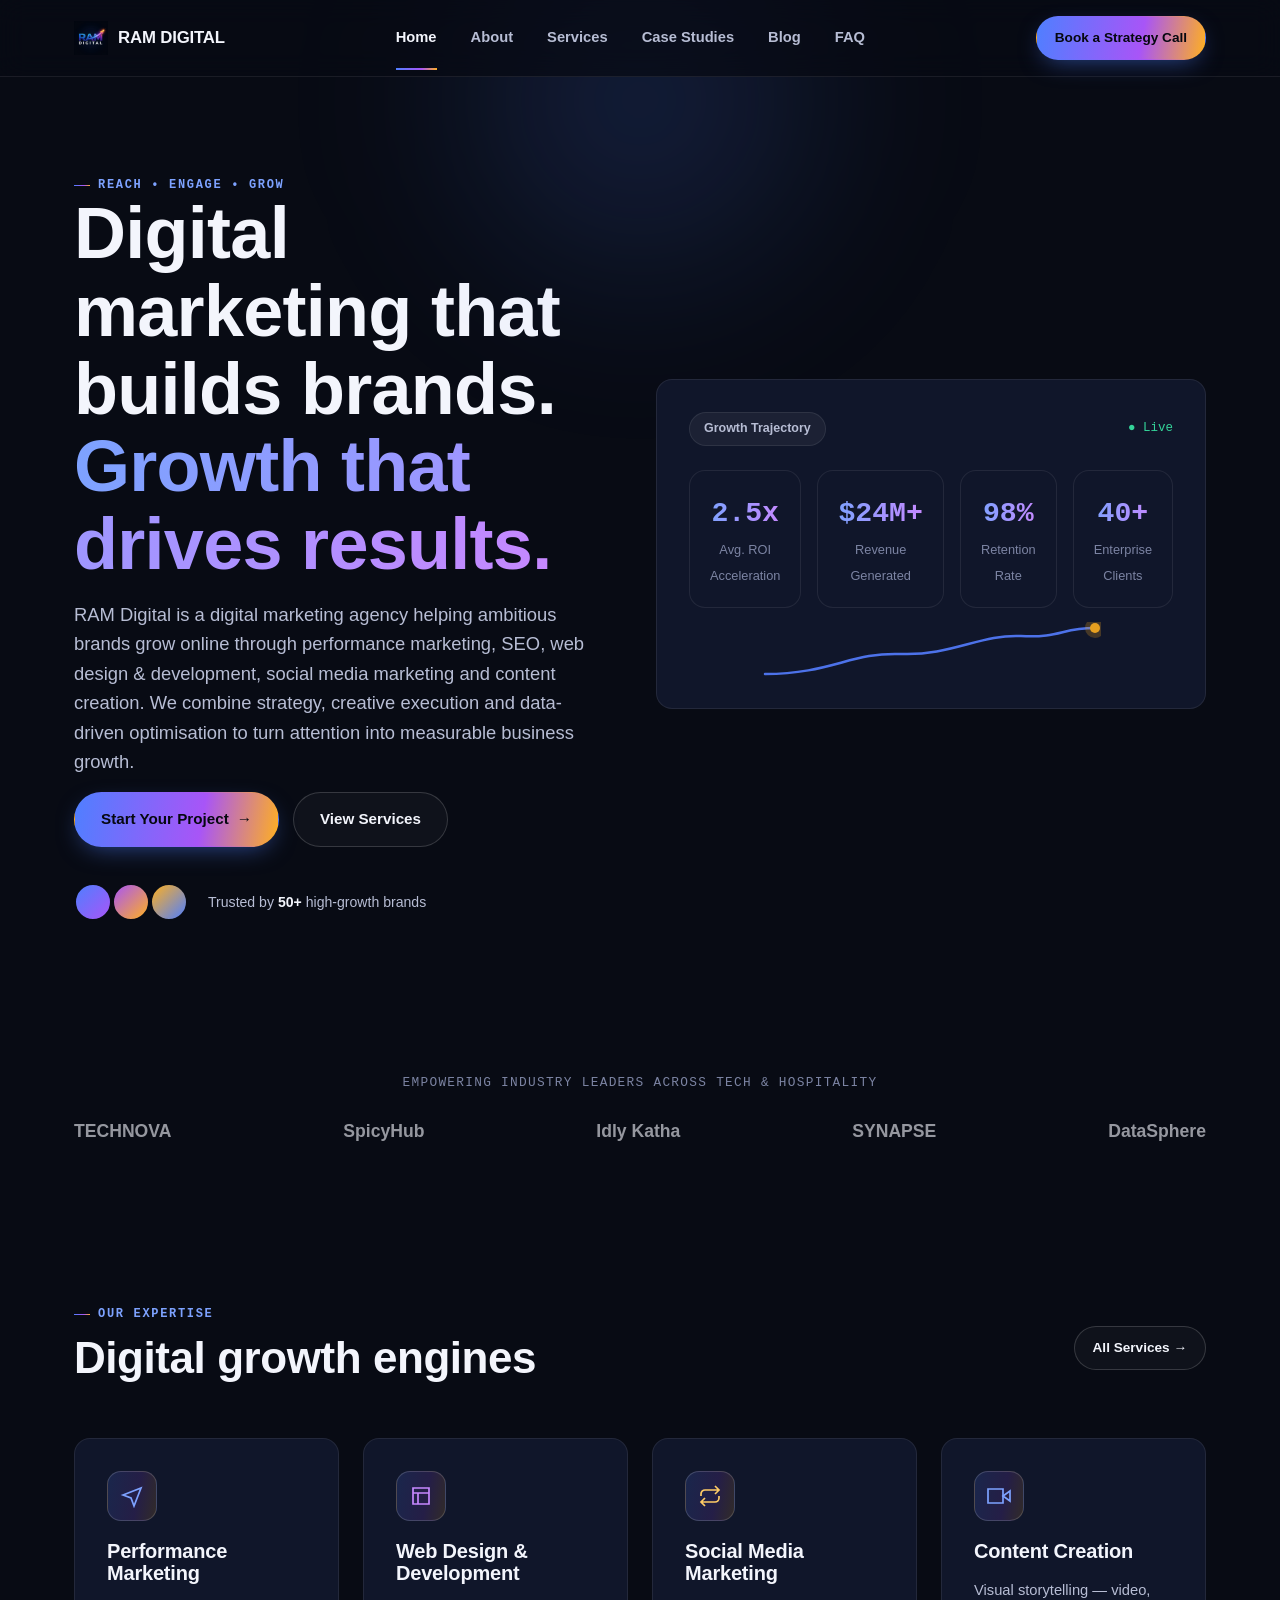
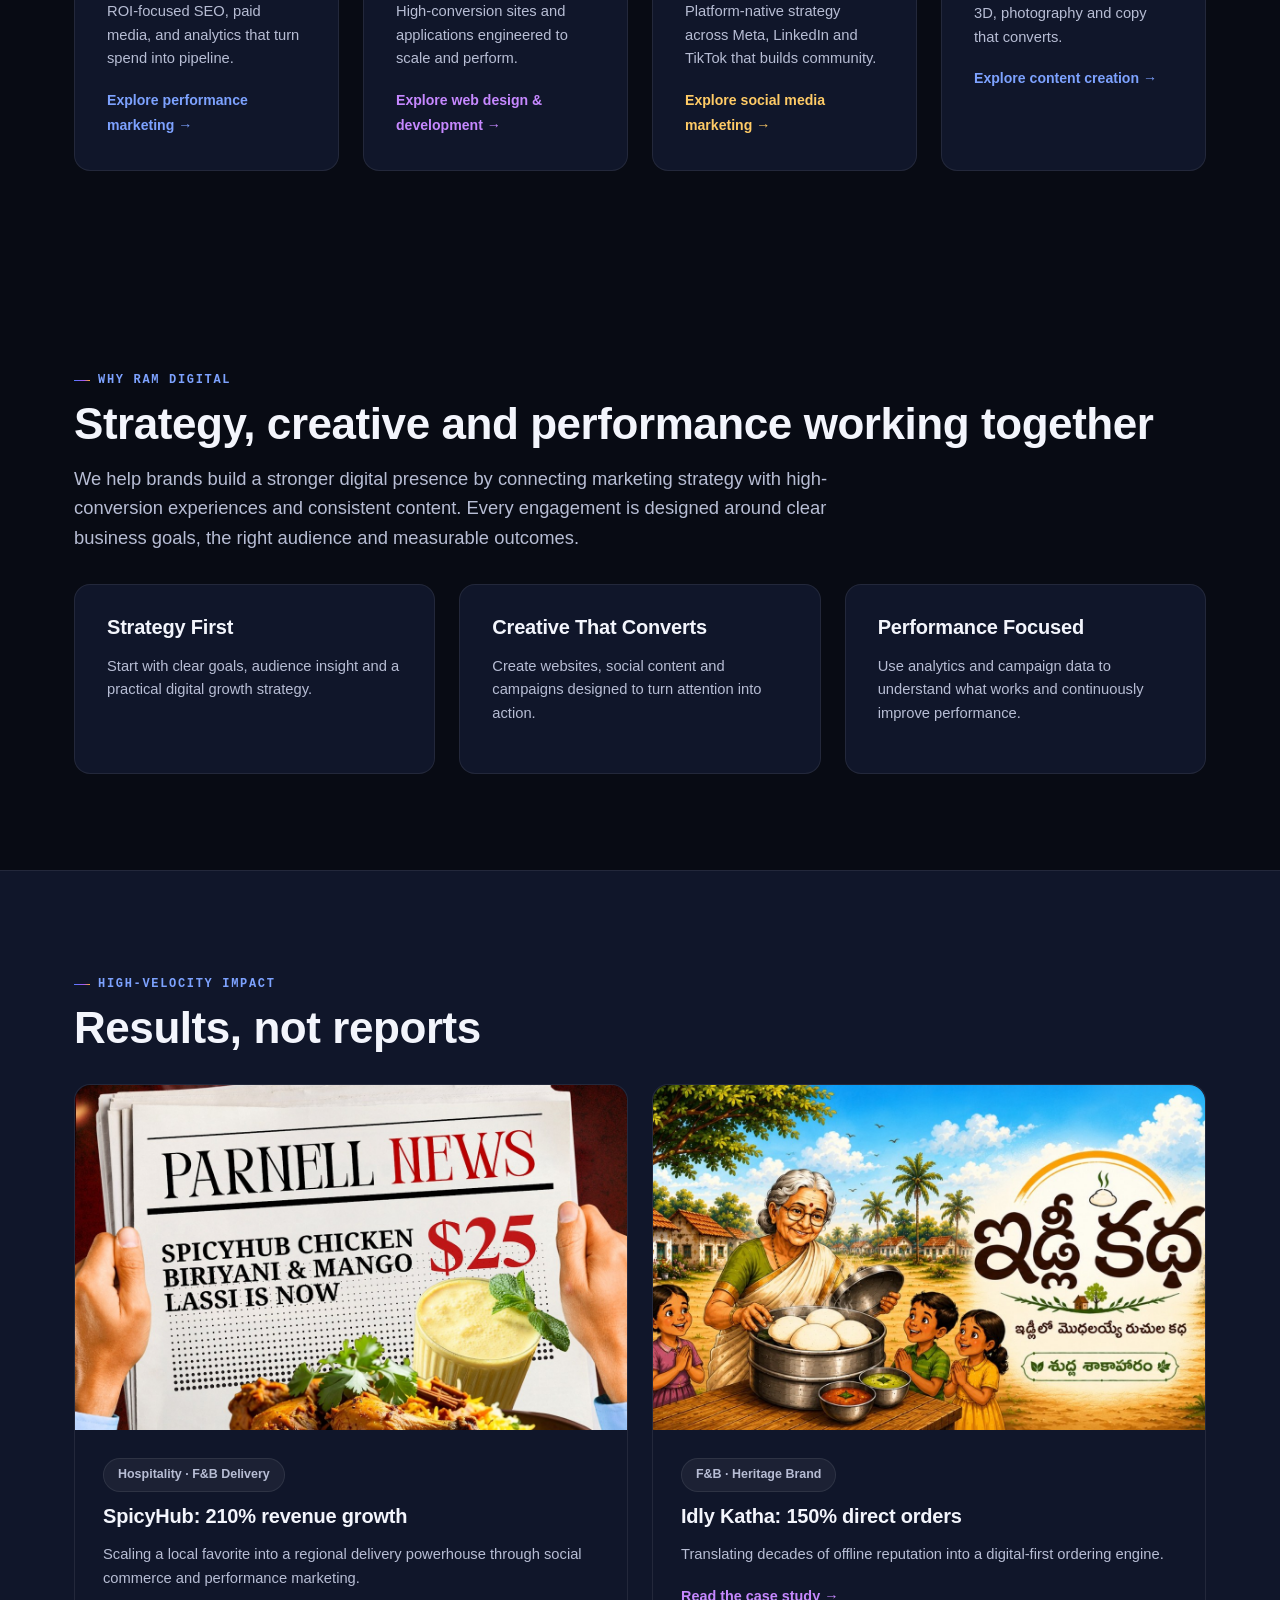
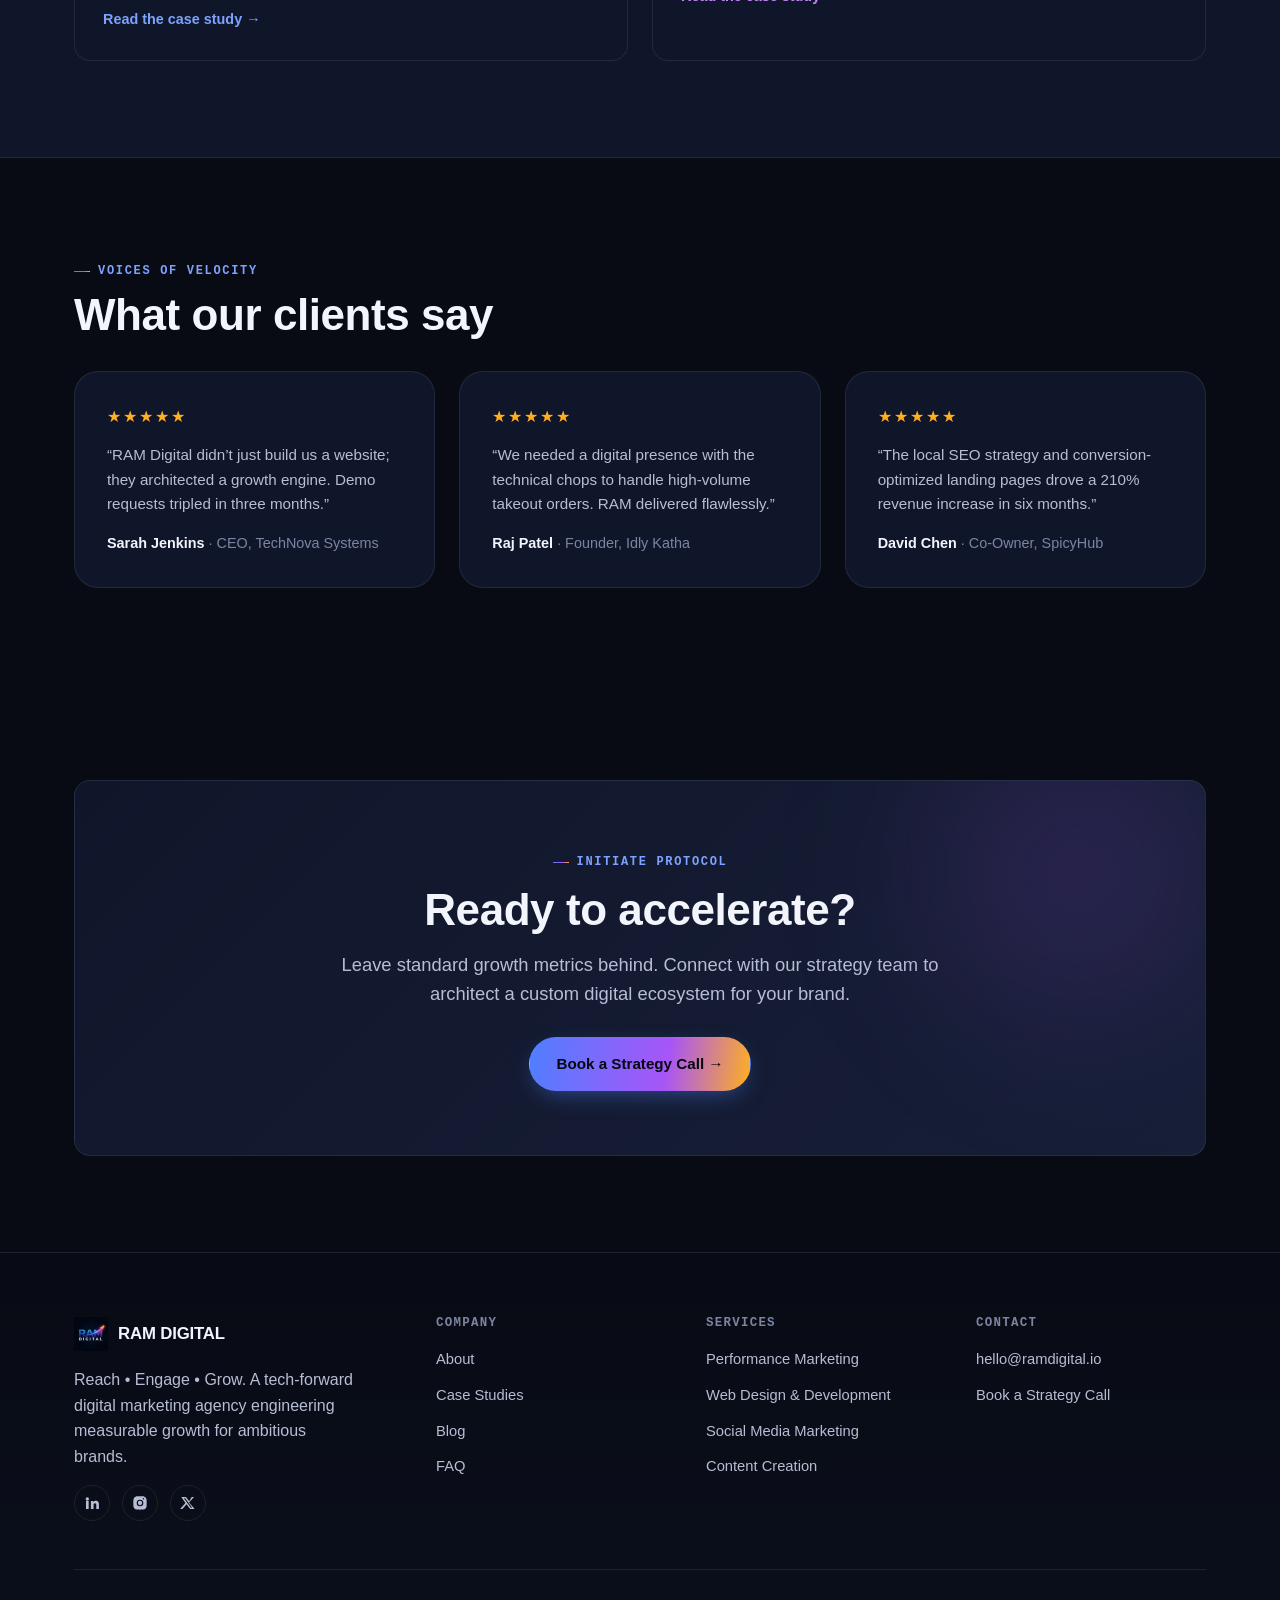
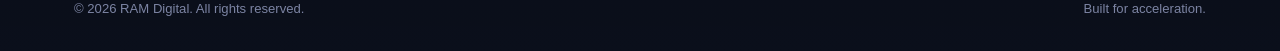
==== commit aa495e47: "updated html file" ====
--- a/index.html
+++ b/index.html
@@ -1,582 +1,28 @@
 <!DOCTYPE html>
 <html lang="en">
 <head>
+<meta charset="UTF-8">
+<meta name="viewport" content="width=device-width, initial-scale=1.0">
+<title>RAM Digital | Digital Marketing Agency for Growth</title>
+<meta name="description" content="RAM Digital is a digital marketing agency offering performance marketing, SEO, web design and development, social media marketing and content creation to help brands grow online.">
 <link rel="canonical" href="https://ramdigital.media/">
 <meta name="robots" content="index, follow">
-<meta property="og:title" content="RAM Digital | Digital Marketing Agency | SEO, Web & Social Media">
-<meta property="og:description" content="RAM Digital is a digital marketing agency specializing in SEO, performance marketing, web design, social media marketing and content creation. Grow your brand with data-driven digital strategies.">
+<meta property="og:title" content="RAM Digital | Digital Marketing Agency for Growth">
+<meta property="og:description" content="Performance marketing, SEO, web design, social media marketing and content creation for ambitious brands.">
 <meta property="og:url" content="https://ramdigital.media/">
 <meta property="og:type" content="website">
-<meta charset="UTF-8">
-<meta name="viewport" content="width=device-width, initial-scale=1.0">
-<title>RAM Digital | Digital Marketing Agency | SEO, Web & Social Media</title>
-<meta name="description" content="RAM Digital is a digital marketing agency specializing in SEO, performance marketing, web design, social media marketing and content creation. Grow your brand with data-driven digital strategies.">
-<link rel="icon" type="image/png" sizes="32x32" href="[data-uri]">
-<link rel="icon" type="image/png" sizes="16x16" href="[data-uri]">
-<link rel="apple-touch-icon" href="[data-uri]">
+<link rel="icon" type="image/png" sizes="32x32" href="images/favicon-32.png">
+<link rel="icon" type="image/png" sizes="16x16" href="images/favicon-16.png">
+<link rel="apple-touch-icon" href="images/apple-touch-icon.png">
 <link rel="manifest" href="manifest.json">
 <meta name="theme-color" content="#080b14">
-<style>
-/* ==========================================================================
-   RAM DIGITAL — Design System
-   Palette derived from brand mark: navy field, blue→violet ascent, gold spark
-   ========================================================================== */
-
-@import url('https://fonts.googleapis.com/css2?family=Montserrat:wght@700;800;900&family=Plus+Jakarta+Sans:ital,wght@0,400;0,500;0,600;0,700;1,400&family=IBM+Plex+Mono:wght@500;600&display=swap');
-
-:root{
-  /* --- Core palette --- */
-  --ink:        #080b14;   /* page base */
-  --surface:    #10162a;   /* card / raised panel */
-  --surface-2:  #171f38;   /* card hover / nested panel */
-  --surface-3:  #1e2848;   /* deepest raised, borders context */
-  --border:     rgba(255,255,255,0.08);
-  --border-hi:  rgba(255,255,255,0.16);
-
-  --blue:       #4f7fff;
-  --blue-soft:  #7da2ff;
-  --violet:     #a855f7;
-  --violet-soft:#c688ff;
-  --gold:       #ffb020;
-  --gold-soft:  #ffcb66;
-
-  --text-hi:    #f3f5fc;
-  --text-mid:   #b7bdd4;
-  --text-lo:    #7c84a3;
-
-  --success:    #34d399;
-
-  /* --- Gradients --- */
-  --grad-ascent: linear-gradient(100deg, var(--blue) 0%, var(--violet) 62%, var(--gold) 100%);
-  --grad-ascent-soft: linear-gradient(100deg, rgba(79,127,255,.16) 0%, rgba(168,85,247,.14) 60%, rgba(255,176,32,.14) 100%);
-  --grad-text: linear-gradient(95deg, var(--blue-soft) 0%, var(--violet-soft) 100%);
-  --grad-radial-glow: radial-gradient(circle at 50% 0%, rgba(79,127,255,.20), transparent 60%);
-
-  /* --- Type --- */
-  --font-display: 'Montserrat', sans-serif;
-  --font-body: 'Plus Jakarta Sans', sans-serif;
-  --font-mono: 'IBM Plex Mono', monospace;
-
-  /* --- Spacing / layout --- */
-  --container: 1180px;
-  --gutter: 24px;
-  --radius-sm: 10px;
-  --radius-md: 16px;
-  --radius-lg: 24px;
-  --radius-full: 999px;
-}
-
-/* ---------- Reset ---------- */
-*,*::before,*::after{ box-sizing: border-box; }
-html{ scroll-behavior: smooth; }
-body{
-  margin:0;
-  background: var(--ink);
-  color: var(--text-hi);
-  font-family: var(--font-body);
-  font-size: 16px;
-  line-height: 1.6;
-  -webkit-font-smoothing: antialiased;
-}
-img{ max-width:100%; display:block; }
-a{ color: inherit; text-decoration: none; }
-ul{ margin:0; padding:0; list-style:none; }
-button{ font-family: inherit; cursor:pointer; }
-input,select,textarea{ font-family: inherit; }
-
-:focus-visible{
-  outline: 2px solid var(--gold);
-  outline-offset: 3px;
-  border-radius: 4px;
-}
-
-@media (prefers-reduced-motion: reduce){
-  *{ animation-duration: .001ms !important; animation-iteration-count: 1 !important; transition-duration: .001ms !important; scroll-behavior:auto !important; }
-}
-
-/* ---------- Layout helpers ---------- */
-.container{
-  width:100%;
-  max-width: var(--container);
-  margin: 0 auto;
-  padding: 0 var(--gutter);
-}
-.section{ padding: 96px 0; position:relative; }
-.section-tight{ padding: 56px 0; }
-@media (max-width: 720px){
-  .section{ padding: 64px 0; }
-}
-
-.eyebrow{
-  display:inline-flex;
-  align-items:center;
-  gap:8px;
-  font-family: var(--font-mono);
-  font-size: 12px;
-  font-weight: 600;
-  letter-spacing: .14em;
-  text-transform: uppercase;
-  color: var(--blue-soft);
-}
-.eyebrow::before{
-  content:"";
-  width: 16px; height: 1px;
-  background: var(--grad-ascent);
-}
-
-h1,h2,h3,h4{
-  font-family: var(--font-display);
-  font-weight: 800;
-  line-height: 1.08;
-  letter-spacing: -0.01em;
-  margin: 0 0 16px;
-  color: var(--text-hi);
-}
-h1{ font-size: clamp(2.4rem, 4.4vw + 1rem, 4.5rem); }
-h2{ font-size: clamp(1.9rem, 2.6vw + 1rem, 2.75rem); }
-h3{ font-size: 1.25rem; }
-p{ margin: 0 0 16px; color: var(--text-mid); }
-.lede{ font-size: 1.15rem; color: var(--text-mid); max-width: 60ch; }
-
-.text-gradient{
-  background: var(--grad-text);
-  -webkit-background-clip: text;
-  background-clip: text;
-  color: transparent;
-}
-
-/* ---------- Trajectory motif (signature element) ---------- */
-/* An ascending gradient line with a glowing terminus — echoes the growth-arrow mark.
-   Used as hero backdrop, section divider, and inline data accent. */
-.trajectory-divider{
-  width:100%;
-  height: 48px;
-  display:flex;
-  align-items:center;
-  justify-content:center;
-  margin: 8px 0 0;
-}
-.trajectory-divider svg{ width:100%; max-width: 340px; height:auto; opacity:.9; }
-
-.glow-orb{
-  position:absolute;
-  border-radius:50%;
-  filter: blur(70px);
-  pointer-events:none;
-  z-index:0;
-}
-
-/* ---------- Buttons ---------- */
-.btn{
-  display:inline-flex;
-  align-items:center;
-  justify-content:center;
-  gap:8px;
-  padding: 14px 26px;
-  border-radius: var(--radius-full);
-  font-weight:700;
-  font-size: .95rem;
-  border: 1px solid transparent;
-  transition: transform .18s ease, box-shadow .18s ease, background .18s ease, border-color .18s ease;
-  white-space: nowrap;
-}
-.btn:active{ transform: scale(.97); }
-.btn-primary{
-  background: var(--grad-ascent);
-  color: #060810;
-  box-shadow: 0 8px 24px -8px rgba(79,127,255,.55);
-}
-.btn-primary:hover{ box-shadow: 0 10px 30px -6px rgba(168,85,247,.6); transform: translateY(-1px); }
-.btn-ghost{
-  background: rgba(255,255,255,.03);
-  border-color: var(--border-hi);
-  color: var(--text-hi);
-}
-.btn-ghost:hover{ background: rgba(255,255,255,.07); border-color: var(--blue-soft); }
-.btn-block{ width:100%; }
-.btn-sm{ padding: 10px 18px; font-size:.85rem; }
-.btn-arrow{ transition: transform .18s ease; }
-.btn:hover .btn-arrow{ transform: translateX(3px); }
-
-/* ---------- Header / Nav ---------- */
-.site-header{
-  position: fixed;
-  top:0; left:0; right:0;
-  z-index: 100;
-  backdrop-filter: blur(14px);
-  background: rgba(8,11,20,.72);
-  border-bottom: 1px solid var(--border);
-}
-.nav-row{
-  display:flex;
-  align-items:center;
-  justify-content:space-between;
-  height: 76px;
-}
-.brand{
-  display:flex;
-  align-items:center;
-  gap:10px;
-  font-family: var(--font-display);
-  font-weight: 800;
-  font-size: 1.05rem;
-  letter-spacing: -0.01em;
-}
-.brand img{ height: 34px; width:auto; }
-
-.nav-links{
-  display:none;
-  align-items:center;
-  gap: 34px;
-}
-.nav-links a{
-  font-size:.92rem;
-  font-weight:600;
-  color: var(--text-mid);
-  transition: color .15s ease;
-  position:relative;
-}
-.nav-links a:hover, .nav-links a.active{ color: var(--text-hi); }
-.nav-links a.active::after{
-  content:"";
-  position:absolute;
-  left:0; right:0; bottom:-20px;
-  height:2px;
-  background: var(--grad-ascent);
-}
-.nav-cta{ display:none; align-items:center; gap:14px; }
-.nav-actions{ display:flex; align-items:center; gap:10px; }
-
-.nav-toggle{
-  display:flex;
-  align-items:center;
-  justify-content:center;
-  width:42px; height:42px;
-  background: rgba(255,255,255,.04);
-  border:1px solid var(--border);
-  border-radius: 10px;
-  color: var(--text-hi);
-}
-
-.mobile-menu{
-  position:fixed;
-  inset: 76px 0 0 0;
-  background: var(--ink);
-  z-index: 99;
-  padding: 28px var(--gutter) 40px;
-  display:none;
-  flex-direction:column;
-  gap: 4px;
-  overflow-y:auto;
-}
-.mobile-menu.open{ display:flex; }
-.mobile-menu a{
-  padding: 16px 4px;
-  border-bottom: 1px solid var(--border);
-  font-weight:600;
-  font-size:1.05rem;
-  color: var(--text-hi);
-}
-.mobile-menu .btn{ margin-top: 20px; }
-
-@media (min-width: 960px){
-  .nav-links{ display:flex; }
-  .nav-cta{ display:flex; }
-  .nav-toggle{ display:none; }
-  .mobile-menu{ display:none !important; }
-}
-
-/* ---------- Cards ---------- */
-.card{
-  background: var(--surface);
-  border: 1px solid var(--border);
-  border-radius: var(--radius-md);
-  padding: 32px;
-  transition: border-color .2s ease, transform .2s ease, background .2s ease;
-}
-.card:hover{ border-color: var(--border-hi); background: var(--surface-2); }
-.card-icon{
-  width:50px; height:50px;
-  border-radius: 14px;
-  display:flex; align-items:center; justify-content:center;
-  margin-bottom: 20px;
-  background: var(--grad-ascent-soft);
-  border: 1px solid var(--border-hi);
-}
-.card-icon svg{ width:24px; height:24px; }
-
-.pill{
-  display:inline-flex;
-  align-items:center;
-  padding: 6px 14px;
-  border-radius: var(--radius-full);
-  font-size:.78rem;
-  font-weight:700;
-  background: rgba(255,255,255,.05);
-  border: 1px solid var(--border);
-  color: var(--text-mid);
-}
-
-/* ---------- Stats ---------- */
-.stat-row{
-  display:grid;
-  grid-template-columns: repeat(2,1fr);
-  gap: 16px;
-}
-@media (min-width:720px){ .stat-row{ grid-template-columns: repeat(4,1fr); } }
-.stat{
-  padding: 20px;
-  border-radius: var(--radius-md);
-  background: var(--surface);
-  border: 1px solid var(--border);
-  text-align:center;
-}
-.stat .num{
-  font-family: var(--font-mono);
-  font-size: clamp(1.6rem, 2.2vw, 2.2rem);
-  font-weight: 600;
-  background: var(--grad-text);
-  -webkit-background-clip:text;
-  background-clip:text;
-  color:transparent;
-  display:block;
-}
-.stat .label{ font-size:.8rem; color: var(--text-lo); margin-top:4px; }
-
-/* ---------- Grid utilities ---------- */
-.grid{ display:grid; gap: 24px; }
-.grid-2{ grid-template-columns: 1fr; }
-.grid-3{ grid-template-columns: 1fr; }
-.grid-4{ grid-template-columns: repeat(2,1fr); }
-@media (min-width: 720px){
-  .grid-2{ grid-template-columns: repeat(2,1fr); }
-  .grid-3{ grid-template-columns: repeat(3,1fr); }
-}
-@media (min-width: 960px){
-  .grid-4{ grid-template-columns: repeat(4,1fr); }
-}
-
-.flex{ display:flex; }
-.items-center{ align-items:center; }
-.justify-between{ justify-content:space-between; }
-.gap-sm{ gap:10px; }
-.gap-md{ gap:20px; }
-.mt-0{ margin-top:0; }
-.text-center{ text-align:center; }
-.max-w{ max-width: 640px; margin-left:auto; margin-right:auto; }
-
-/* ---------- Hero ---------- */
-.hero{
-  padding: 168px 0 96px;
-  position:relative;
-  overflow:hidden;
-}
-.hero-grid{
-  display:grid;
-  gap: 48px;
-  align-items:center;
-  grid-template-columns: 1fr;
-}
-@media (min-width: 960px){
-  .hero-grid{ grid-template-columns: 1.1fr .9fr; gap: 64px; }
-}
-.hero-actions{ display:flex; flex-wrap:wrap; gap:14px; margin-top: 8px; }
-
-/* ---------- Forms ---------- */
-.field{ margin-bottom: 18px; }
-.field label{
-  display:block;
-  font-size:.82rem;
-  font-weight:600;
-  color: var(--text-mid);
-  margin-bottom: 8px;
-}
-.field input, .field select, .field textarea{
-  width:100%;
-  padding: 14px 16px;
-  background: var(--surface-2);
-  border: 1px solid var(--border);
-  border-radius: var(--radius-sm);
-  color: var(--text-hi);
-  font-size: .95rem;
-  transition: border-color .15s ease;
-}
-.field input:focus, .field select:focus, .field textarea:focus{
-  border-color: var(--blue);
-  outline:none;
-}
-.field textarea{ resize: vertical; min-height: 110px; }
-
-/* ---------- FAQ accordion ---------- */
-.faq-item{
-  border: 1px solid var(--border);
-  border-radius: var(--radius-md);
-  background: var(--surface);
-  margin-bottom: 12px;
-  overflow:hidden;
-}
-.faq-q{
-  width:100%;
-  display:flex;
-  align-items:center;
-  justify-content:space-between;
-  gap:16px;
-  padding: 20px 24px;
-  background:none;
-  border:none;
-  color: var(--text-hi);
-  font-weight:700;
-  font-size: 1rem;
-  text-align:left;
-}
-.faq-q .chev{ transition: transform .2s ease; flex-shrink:0; color: var(--text-lo); }
-.faq-item.open .faq-q .chev{ transform: rotate(180deg); }
-.faq-a{
-  max-height:0;
-  overflow:hidden;
-  transition: max-height .25s ease;
-  padding: 0 24px;
-}
-.faq-item.open .faq-a{ padding-bottom: 20px; }
-
-/* ---------- Footer ---------- */
-.site-footer{
-  border-top: 1px solid var(--border);
-  padding: 64px 0 32px;
-  background: linear-gradient(180deg, transparent, rgba(79,127,255,.03));
-}
-.footer-grid{
-  display:grid;
-  gap: 40px;
-  grid-template-columns: 1fr;
-  margin-bottom: 48px;
-}
-@media (min-width: 720px){
-  .footer-grid{ grid-template-columns: 1.4fr 1fr 1fr 1fr; }
-}
-.footer-brand p{ max-width: 32ch; }
-.footer-col h4{
-  font-family: var(--font-mono);
-  font-size:.78rem;
-  letter-spacing:.1em;
-  text-transform: uppercase;
-  color: var(--text-lo);
-  font-weight:600;
-  margin-bottom: 18px;
-}
-.footer-col a{
-  display:block;
-  color: var(--text-mid);
-  font-size: .92rem;
-  margin-bottom: 12px;
-  transition: color .15s ease;
-}
-.footer-col a:hover{ color: var(--text-hi); }
-.footer-bottom{
-  display:flex;
-  flex-direction:column;
-  gap:12px;
-  padding-top: 28px;
-  border-top: 1px solid var(--border);
-  font-size:.82rem;
-  color: var(--text-lo);
-}
-@media (min-width:720px){
-  .footer-bottom{ flex-direction:row; justify-content:space-between; }
-}
-.social-row{ display:flex; gap:12px; }
-.social-row a{
-  width:36px; height:36px;
-  display:flex; align-items:center; justify-content:center;
-  border:1px solid var(--border);
-  border-radius:50%;
-  color: var(--text-mid);
-}
-.social-row a:hover{ border-color: var(--blue-soft); color: var(--text-hi); }
-
-/* ---------- Breadcrumb / page header ---------- */
-.page-header{
-  padding: 152px 0 56px;
-  border-bottom: 1px solid var(--border);
-  position:relative;
-  overflow:hidden;
-}
-.breadcrumb{
-  display:flex; align-items:center; gap:8px;
-  font-size:.82rem; color: var(--text-lo); margin-bottom: 18px;
-}
-.breadcrumb a:hover{ color: var(--text-hi); }
-
-/* ---------- Misc components ---------- */
-.badge-num{
-  font-family: var(--font-mono);
-  font-size:.78rem;
-  color: var(--gold-soft);
-  border: 1px solid var(--border-hi);
-  border-radius: var(--radius-full);
-  padding: 4px 12px;
-  display:inline-block;
-  margin-bottom: 14px;
-}
-.divider{ height:1px; background: var(--border); border:none; margin: 0; }
-
-.quote-card{
-  background: var(--surface);
-  border: 1px solid var(--border);
-  border-radius: var(--radius-lg);
-  padding: 32px;
-}
-.stars{ color: var(--gold); letter-spacing:2px; margin-bottom: 14px; }
-
-.tag-list{ display:flex; flex-wrap:wrap; gap:8px; }
-
-.table-of-timeline{ display:flex; flex-direction:column; gap:0; }
-.timeline-step{
-  display:grid;
-  grid-template-columns: 90px 1fr;
-  gap: 20px;
-  padding: 28px 0;
-  border-top: 1px solid var(--border);
-}
-.timeline-step:last-child{ border-bottom: 1px solid var(--border); }
-.timeline-step .when{
-  font-family: var(--font-mono);
-  font-size:.82rem;
-  color: var(--gold-soft);
-  padding-top: 4px;
-}
-
-.blog-card img, .case-card img{
-  border-radius: var(--radius-md) var(--radius-md) 0 0;
-  aspect-ratio: 16/10;
-  object-fit: cover;
-  width:100%;
-}
-.blog-card{ padding:0; overflow:hidden; }
-.blog-card .body{ padding: 24px; }
-.meta-row{ display:flex; gap:14px; align-items:center; font-size:.78rem; color: var(--text-lo); margin-bottom: 12px; font-family: var(--font-mono); }
-
-.avatar-stack{ display:flex; }
-.avatar-stack img{
-  width:38px; height:38px; border-radius:50%;
-  border: 2px solid var(--ink);
-  object-fit:cover;
-  margin-left:-10px;
-}
-.avatar-stack img:first-child{ margin-left:0; }
-
-.sr-only{
-  position:absolute; width:1px; height:1px; padding:0; margin:-1px;
-  overflow:hidden; clip:rect(0,0,0,0); white-space:nowrap; border:0;
-}
-
-</style>
+<link rel="stylesheet" href="css/style.css">
 </head>
 <body>
 <header class="site-header">
   <div class="container nav-row">
     <a href="index.html" class="brand">
-      <img src="[data-uri]" alt="RAM Digital logo">
+      <img src="images/logo-192.png" alt="RAM Digital logo">
       RAM DIGITAL
     </a>
     <nav class="nav-links" aria-label="Primary">
@@ -613,8 +59,8 @@
     <div class="container hero-grid">
       <div>
         <span class="eyebrow">Reach &bull; Engage &bull; Grow</span>
-        <h1>We build brands.<br><span class="text-gradient">We deliver results.</span></h1>
-        <p class="lede">RAM Digital is a tech-forward marketing agency for ambitious brands. We pair data-driven performance marketing with high-conversion design to turn attention into revenue &mdash; not vanity metrics.</p>
+        <h1>Digital marketing that builds brands.<br><span class="text-gradient">Growth that drives results.</span></h1>
+        <p class="lede">RAM Digital is a digital marketing agency helping ambitious brands grow online through performance marketing, SEO, web design &amp; development, social media marketing and content creation. We combine strategy, creative execution and data-driven optimisation to turn attention into measurable business growth.</p>
         <div class="hero-actions">
           <a href="book-a-call.html" class="btn btn-primary">Start Your Project <span class="btn-arrow">&rarr;</span></a>
           <a href="services.html" class="btn btn-ghost">View Services</a>
@@ -678,25 +124,47 @@
           <div class="card-icon"><svg viewBox="0 0 24 24" fill="none" stroke="#7da2ff" stroke-width="1.7"><path d="M3 11l18-7-7 18-3-8-8-3z"/></svg></div>
           <h3>Performance Marketing</h3>
           <p style="font-size:.92rem;">ROI-focused SEO, paid media, and analytics that turn spend into pipeline.</p>
-          <a href="performance-marketing.html" style="font-weight:700; font-size:.88rem; color:var(--blue-soft);">Learn more &rarr;</a>
+          <a href="performance-marketing.html" style="font-weight:700; font-size:.88rem; color:var(--blue-soft);">Explore performance marketing &rarr;</a>
         </div>
         <div class="card">
           <div class="card-icon"><svg viewBox="0 0 24 24" fill="none" stroke="#c688ff" stroke-width="1.7"><path d="M4 4h16v16H4z"/><path d="M4 9h16M9 9v11"/></svg></div>
           <h3>Web Design &amp; Development</h3>
           <p style="font-size:.92rem;">High-conversion sites and applications engineered to scale and perform.</p>
-          <a href="web-design-development.html" style="font-weight:700; font-size:.88rem; color:var(--violet-soft);">Learn more &rarr;</a>
+          <a href="web-design-development.html" style="font-weight:700; font-size:.88rem; color:var(--violet-soft);">Explore web design &amp; development &rarr;</a>
         </div>
         <div class="card">
           <div class="card-icon"><svg viewBox="0 0 24 24" fill="none" stroke="#ffcb66" stroke-width="1.7"><path d="M17 2l4 4-4 4M3 12v-2a4 4 0 014-4h14M7 22l-4-4 4-4M21 12v2a4 4 0 01-4 4H3"/></svg></div>
           <h3>Social Media Marketing</h3>
           <p style="font-size:.92rem;">Platform-native strategy across Meta, LinkedIn and TikTok that builds community.</p>
-          <a href="social-media-marketing.html" style="font-weight:700; font-size:.88rem; color:var(--gold-soft);">Learn more &rarr;</a>
+          <a href="social-media-marketing.html" style="font-weight:700; font-size:.88rem; color:var(--gold-soft);">Explore social media marketing &rarr;</a>
         </div>
         <div class="card">
           <div class="card-icon"><svg viewBox="0 0 24 24" fill="none" stroke="#7da2ff" stroke-width="1.7"><path d="M23 7l-7 5 7 5V7z"/><path d="M1 5h15v14H1z"/></svg></div>
           <h3>Content Creation</h3>
           <p style="font-size:.92rem;">Visual storytelling &mdash; video, 3D, photography and copy that converts.</p>
-          <a href="content-creation.html" style="font-weight:700; font-size:.88rem; color:var(--blue-soft);">Learn more &rarr;</a>
+          <a href="content-creation.html" style="font-weight:700; font-size:.88rem; color:var(--blue-soft);">Explore content creation &rarr;</a>
+        </div>
+      </div>
+    </div>
+  </section>
+
+  <section class="section">
+    <div class="container">
+      <span class="eyebrow">Why RAM Digital</span>
+      <h2 style="margin-top:10px;">Strategy, creative and performance working together</h2>
+      <p class="lede" style="max-width:780px;">We help brands build a stronger digital presence by connecting marketing strategy with high-conversion experiences and consistent content. Every engagement is designed around clear business goals, the right audience and measurable outcomes.</p>
+      <div class="grid grid-3" style="margin-top:32px;">
+        <div class="card">
+          <h3>Strategy First</h3>
+          <p style="font-size:.92rem;">Start with clear goals, audience insight and a practical digital growth strategy.</p>
+        </div>
+        <div class="card">
+          <h3>Creative That Converts</h3>
+          <p style="font-size:.92rem;">Create websites, social content and campaigns designed to turn attention into action.</p>
+        </div>
+        <div class="card">
+          <h3>Performance Focused</h3>
+          <p style="font-size:.92rem;">Use analytics and campaign data to understand what works and continuously improve performance.</p>
         </div>
       </div>
     </div>
@@ -708,7 +176,7 @@
       <h2 style="margin-top:10px;">Results, not reports</h2>
       <div class="grid grid-2" style="margin-top:32px;">
         <a href="case-study-spicyhub.html" class="card case-card" style="padding:0; display:block;">
-          <img src="[data-uri]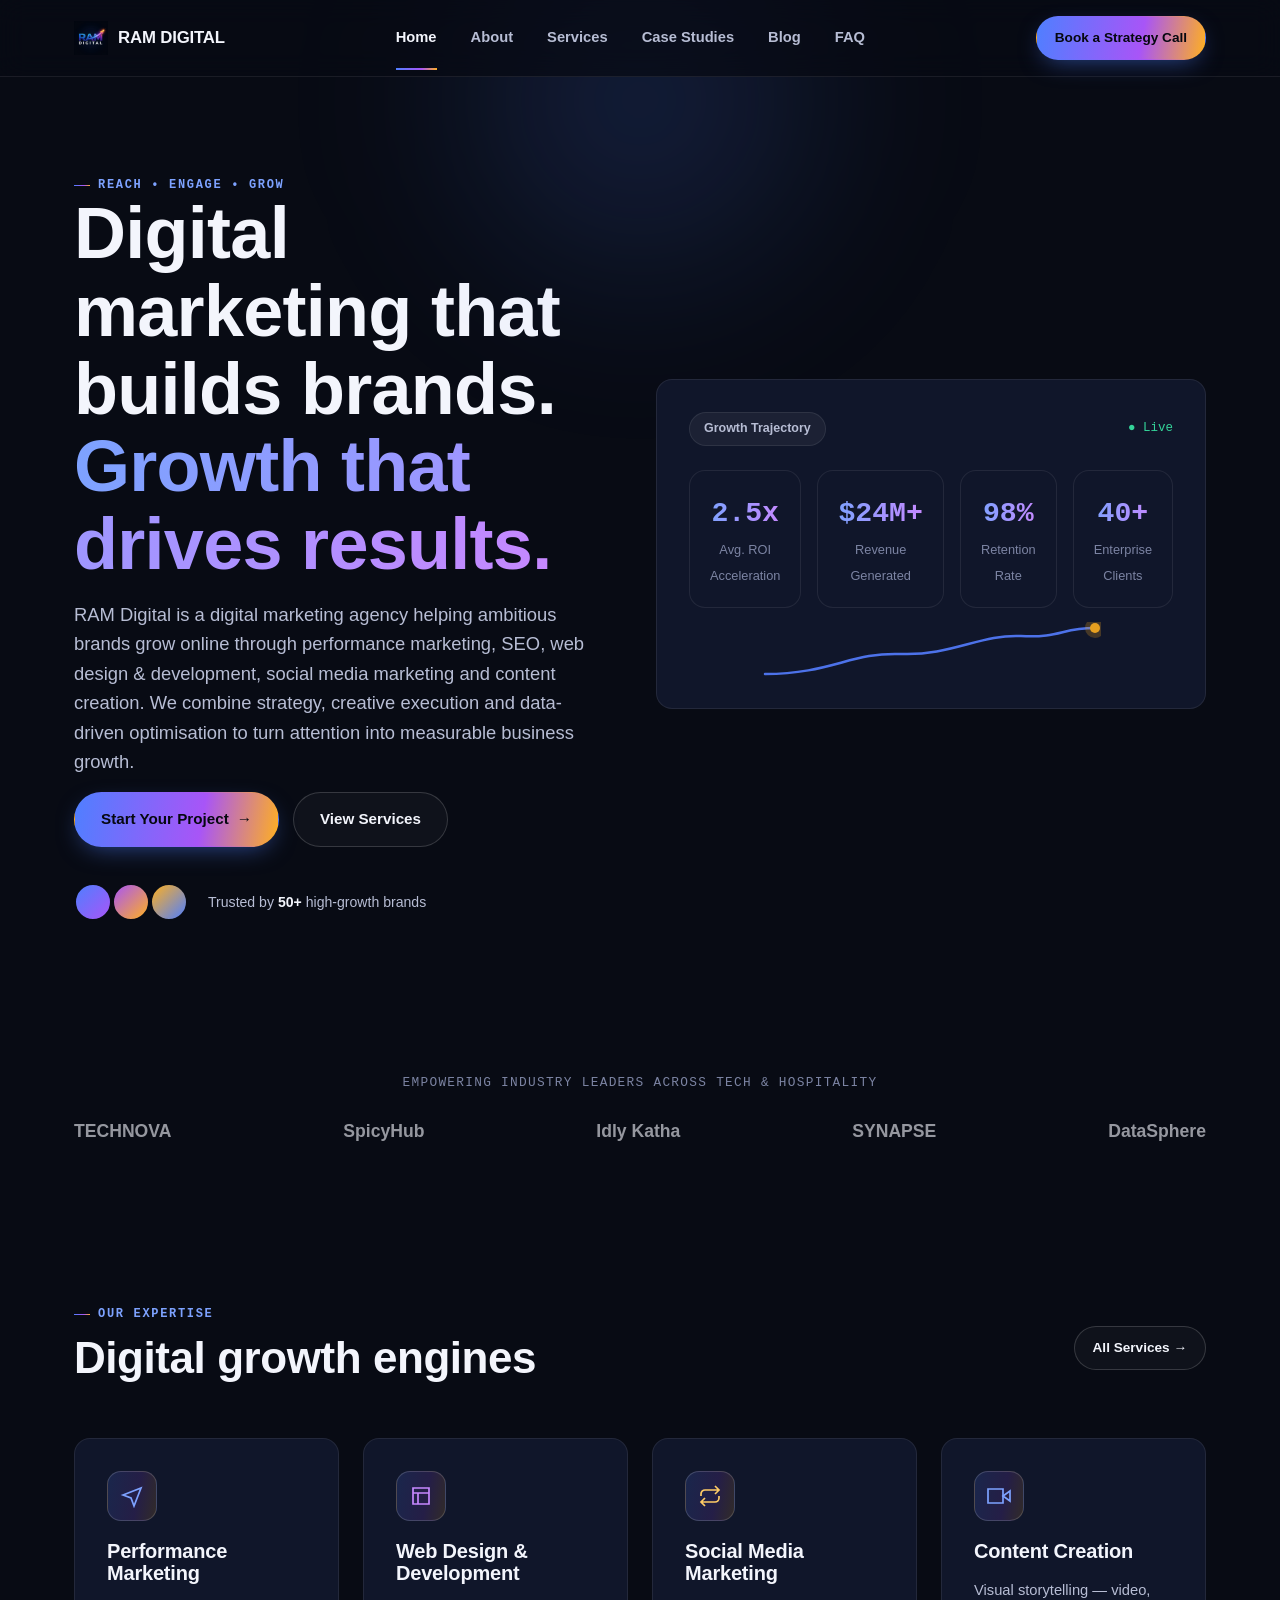
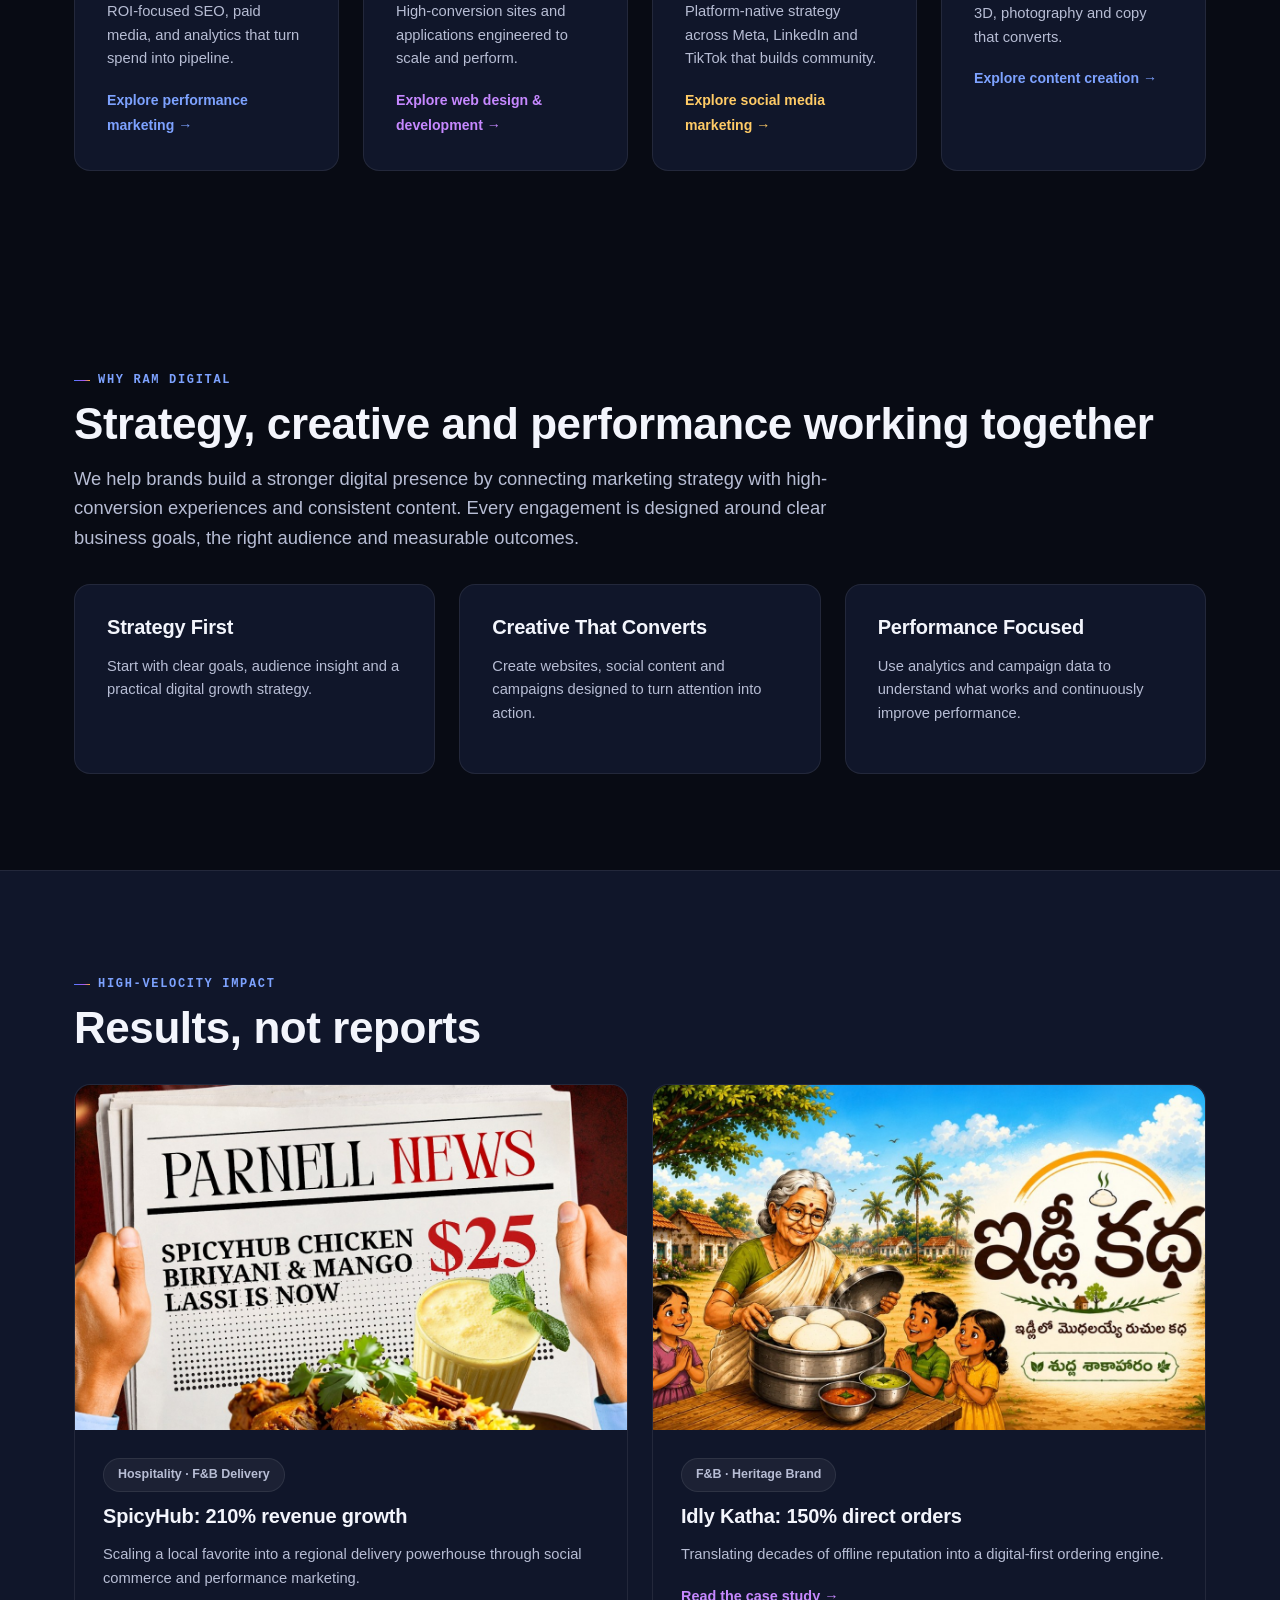
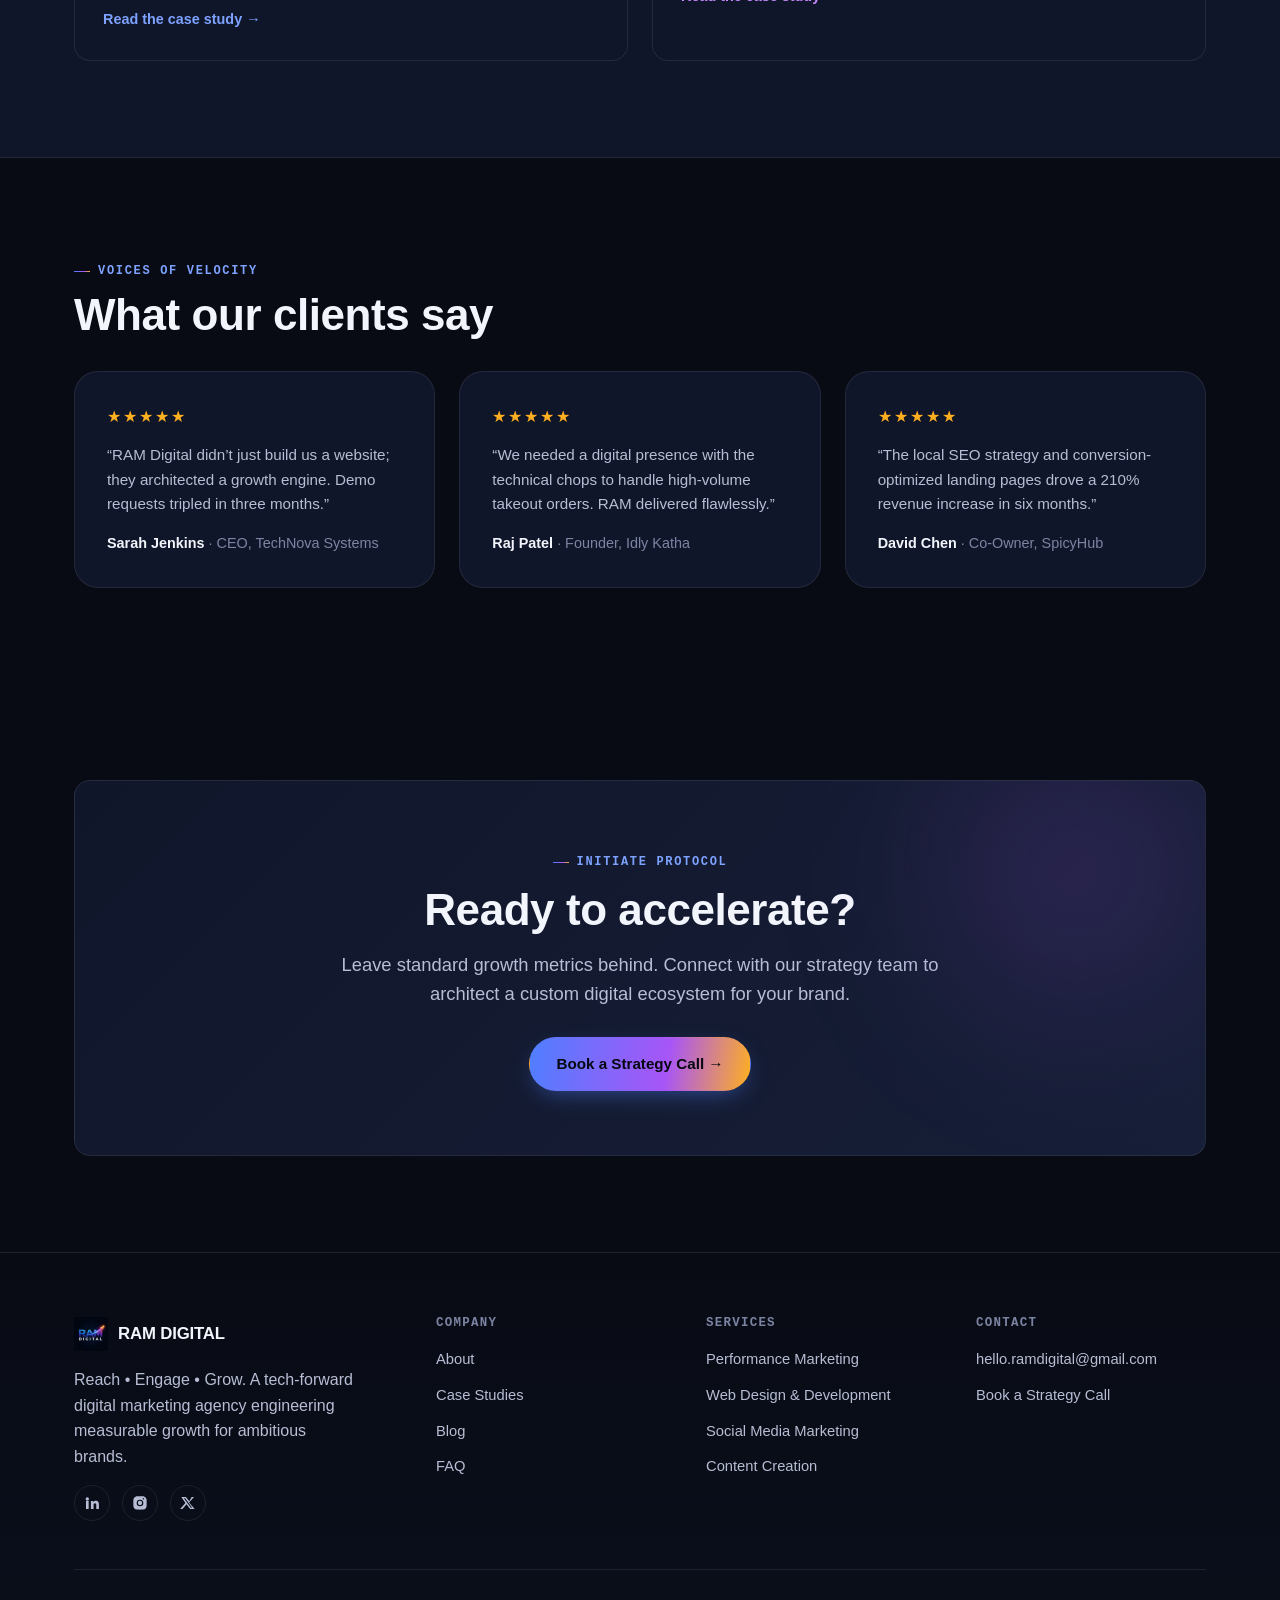
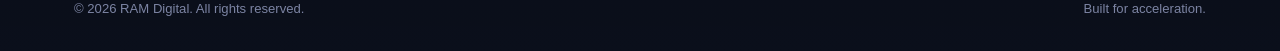
==== commit d82489a7: "Update RAM Digital contact email" ====
--- a/index.html
+++ b/index.html
@@ -264,7 +264,7 @@
       </div>
       <div class="footer-col">
         <h4>Contact</h4>
-        <a href="mailto:hello@ramdigital.io">hello@ramdigital.io</a>
+        <a href="mailto:hello.ramdigital@gmail.com">hello.ramdigital@gmail.com</a>
         <a href="book-a-call.html">Book a Strategy Call</a>
       </div>
     </div>
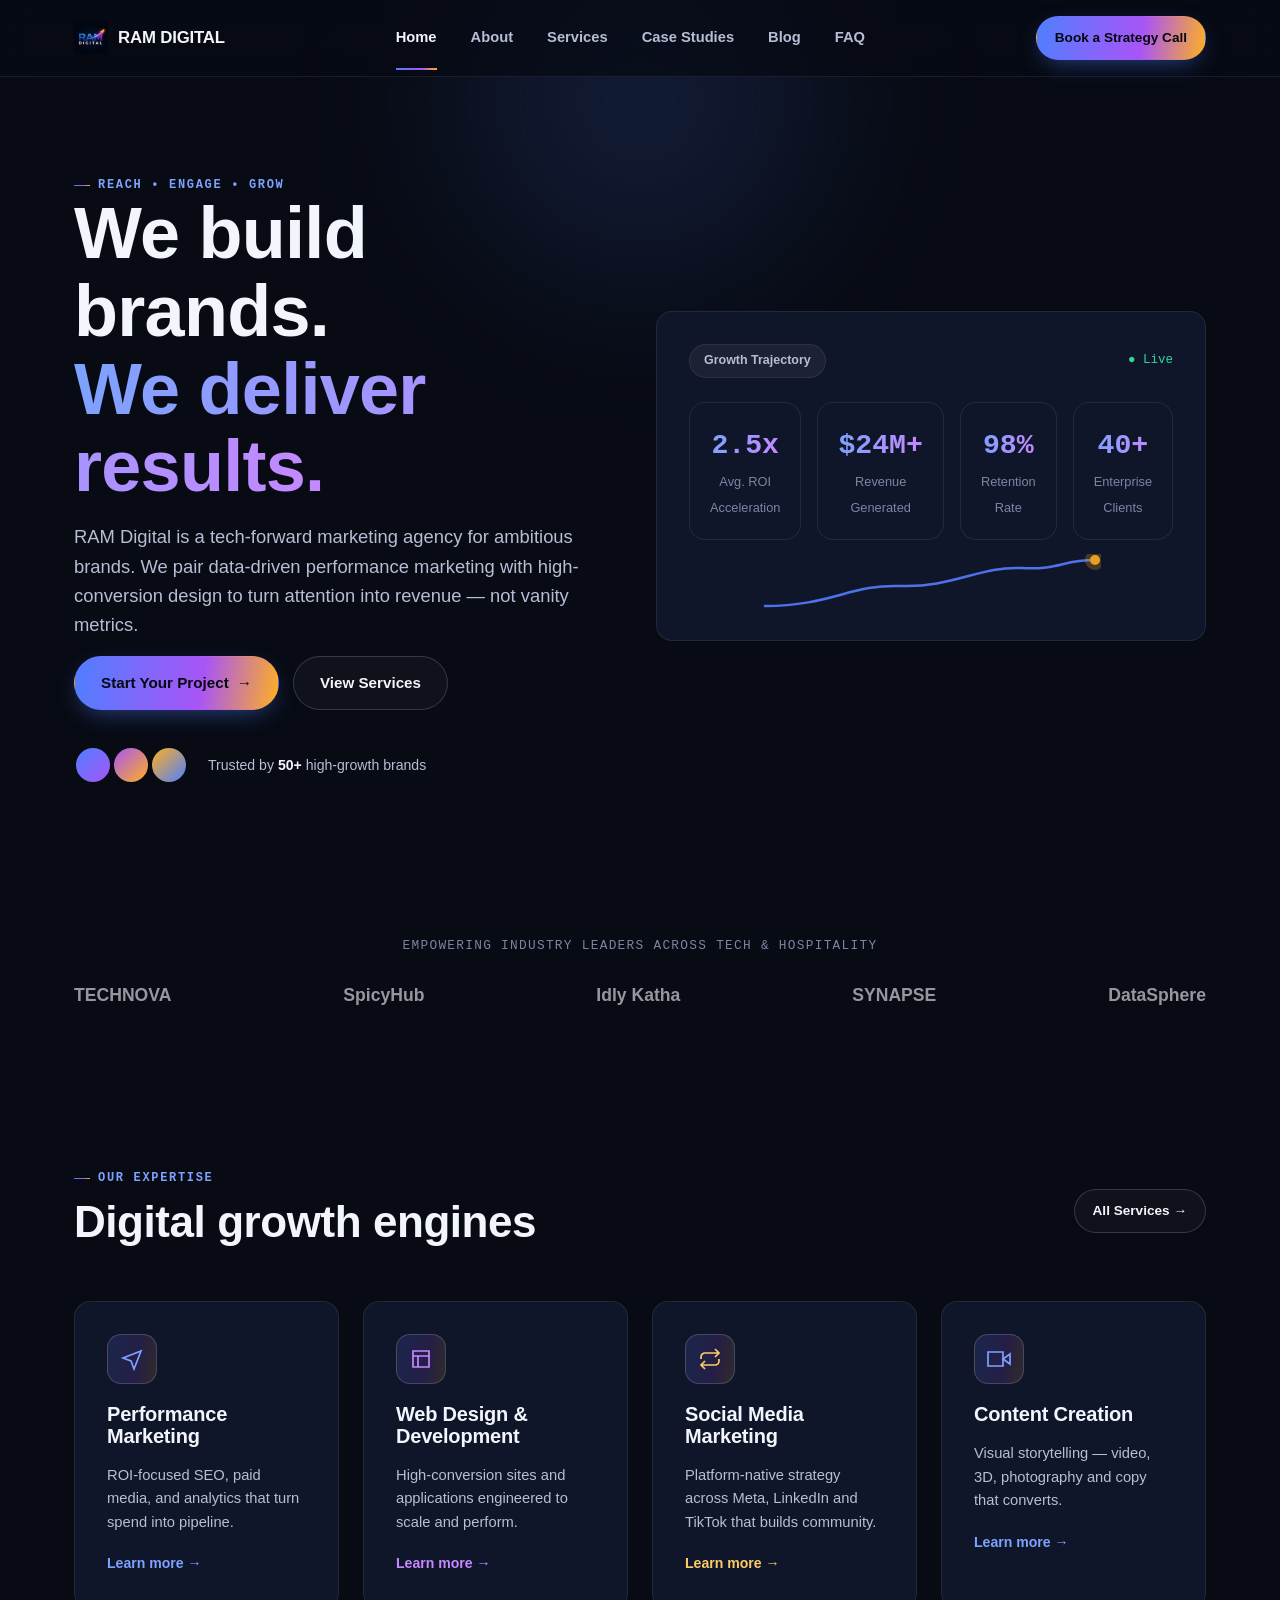
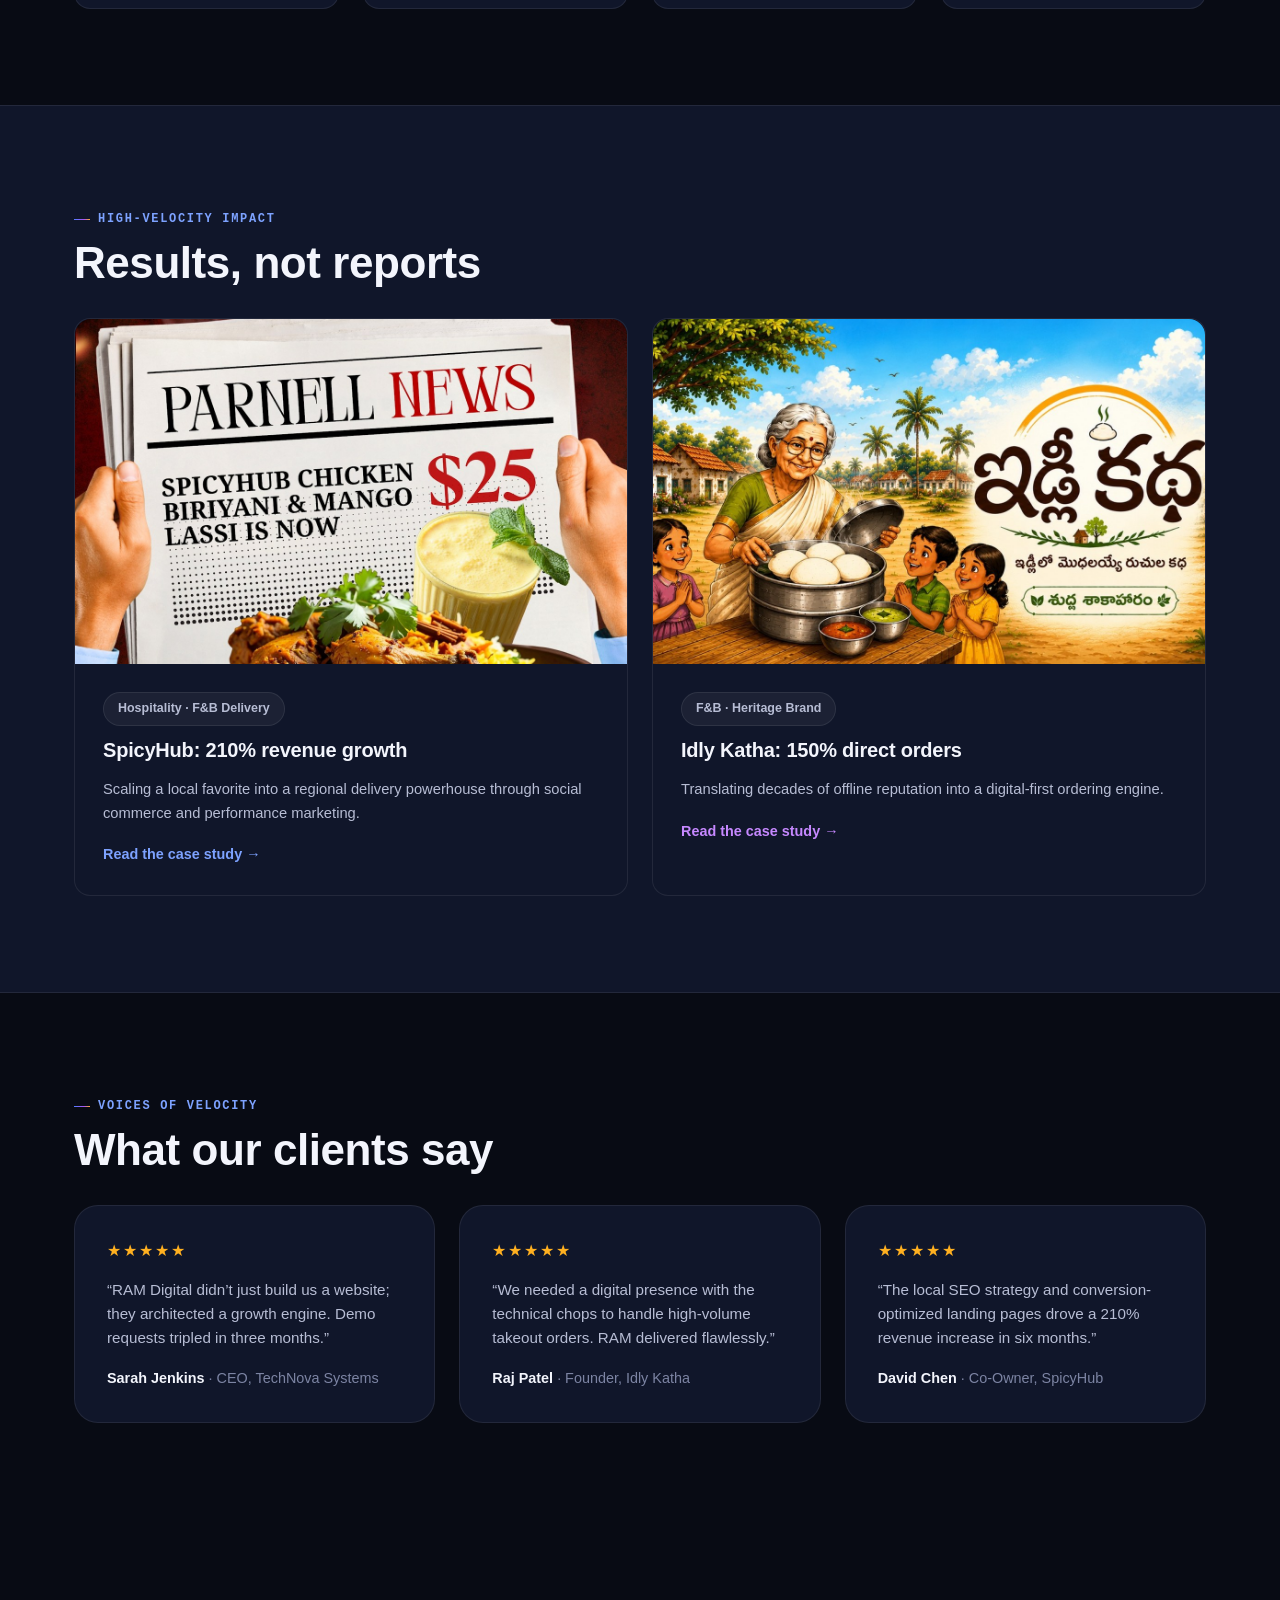
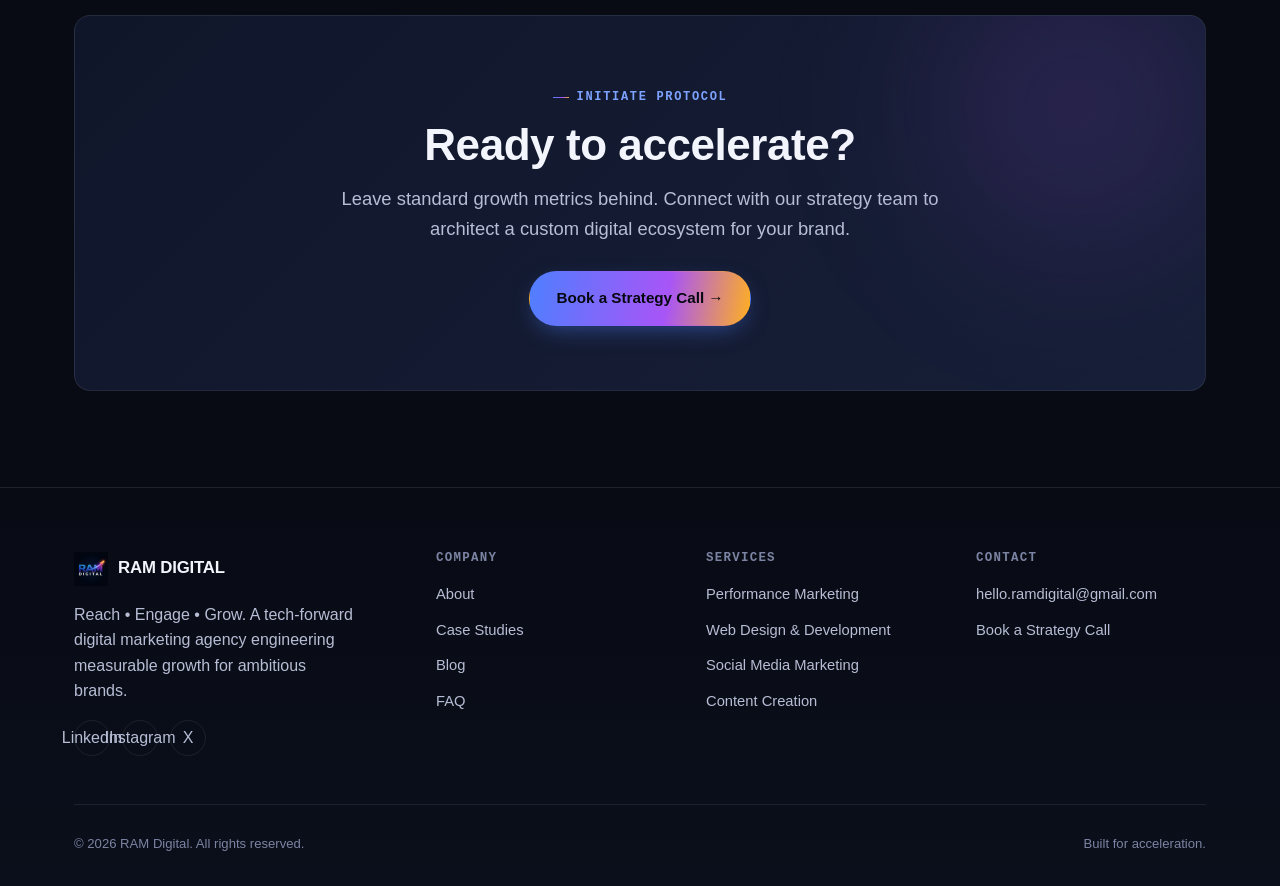
==== commit ca94c2e4: "upted index-seo.html" ====
--- a/index.html
+++ b/index.html
@@ -3,21 +3,44 @@
 <head>
 <meta charset="UTF-8">
 <meta name="viewport" content="width=device-width, initial-scale=1.0">
-<title>RAM Digital | Digital Marketing Agency for Growth</title>
-<meta name="description" content="RAM Digital is a digital marketing agency offering performance marketing, SEO, web design and development, social media marketing and content creation to help brands grow online.">
+
+<title>RAM Digital | Digital Marketing, Web Design & Social Media</title>
+<meta name="description" content="RAM Digital helps ambitious brands grow through performance marketing, web design and development, social media marketing, content creation and digital strategy.">
+<meta name="robots" content="index, follow">
 <link rel="canonical" href="https://ramdigital.media/">
-<meta name="robots" content="index, follow">
-<meta property="og:title" content="RAM Digital | Digital Marketing Agency for Growth">
-<meta property="og:description" content="Performance marketing, SEO, web design, social media marketing and content creation for ambitious brands.">
+
+<meta property="og:type" content="website">
 <meta property="og:url" content="https://ramdigital.media/">
-<meta property="og:type" content="website">
+<meta property="og:title" content="RAM Digital | Digital Marketing & Growth">
+<meta property="og:description" content="Performance marketing, web design, social media and content creation built to help ambitious brands grow.">
+<meta property="og:image" content="https://ramdigital.media/images/logo-512.png">
+<meta property="og:site_name" content="RAM Digital">
+
+<meta name="twitter:card" content="summary_large_image">
+<meta name="twitter:title" content="RAM Digital | Digital Marketing & Growth">
+<meta name="twitter:description" content="Performance marketing, web design, social media and content creation built to help ambitious brands grow.">
+<meta name="twitter:image" content="https://ramdigital.media/images/logo-512.png">
+
 <link rel="icon" type="image/png" sizes="32x32" href="images/favicon-32.png">
 <link rel="icon" type="image/png" sizes="16x16" href="images/favicon-16.png">
 <link rel="apple-touch-icon" href="images/apple-touch-icon.png">
 <link rel="manifest" href="manifest.json">
 <meta name="theme-color" content="#080b14">
 <link rel="stylesheet" href="css/style.css">
+
+<script type="application/ld+json">
+{
+  "@context": "https://schema.org",
+  "@type": "Organization",
+  "name": "RAM Digital",
+  "url": "https://ramdigital.media/",
+  "logo": "https://ramdigital.media/images/logo-512.png",
+  "email": "hello.ramdigital@gmail.com",
+  "description": "Digital marketing agency offering performance marketing, web design and development, social media marketing and content creation."
+}
+</script>
 </head>
+
 <body>
 <header class="site-header">
   <div class="container nav-row">
@@ -27,11 +50,11 @@
     </a>
     <nav class="nav-links" aria-label="Primary">
       <a href="index.html" class="active">Home</a>
-<a href="about.html">About</a>
-<a href="services.html">Services</a>
-<a href="case-studies.html">Case Studies</a>
-<a href="blog.html">Blog</a>
-<a href="faq.html">FAQ</a>
+      <a href="about.html">About</a>
+      <a href="services.html">Services</a>
+      <a href="case-studies.html">Case Studies</a>
+      <a href="blog.html">Blog</a>
+      <a href="faq.html">FAQ</a>
     </nav>
     <div class="nav-actions">
       <div class="nav-cta">
@@ -44,11 +67,11 @@
   </div>
   <div class="mobile-menu">
     <a href="index.html">Home</a>
-<a href="about.html">About</a>
-<a href="services.html">Services</a>
-<a href="case-studies.html">Case Studies</a>
-<a href="blog.html">Blog</a>
-<a href="faq.html">FAQ</a>
+    <a href="about.html">About</a>
+    <a href="services.html">Services</a>
+    <a href="case-studies.html">Case Studies</a>
+    <a href="blog.html">Blog</a>
+    <a href="faq.html">FAQ</a>
     <a href="book-a-call.html" class="btn btn-primary">Book a Strategy Call</a>
   </div>
 </header>
@@ -59,8 +82,8 @@
     <div class="container hero-grid">
       <div>
         <span class="eyebrow">Reach &bull; Engage &bull; Grow</span>
-        <h1>Digital marketing that builds brands.<br><span class="text-gradient">Growth that drives results.</span></h1>
-        <p class="lede">RAM Digital is a digital marketing agency helping ambitious brands grow online through performance marketing, SEO, web design &amp; development, social media marketing and content creation. We combine strategy, creative execution and data-driven optimisation to turn attention into measurable business growth.</p>
+        <h1>We build brands.<br><span class="text-gradient">We deliver results.</span></h1>
+        <p class="lede">RAM Digital is a tech-forward marketing agency for ambitious brands. We pair data-driven performance marketing with high-conversion design to turn attention into revenue &mdash; not vanity metrics.</p>
         <div class="hero-actions">
           <a href="book-a-call.html" class="btn btn-primary">Start Your Project <span class="btn-arrow">&rarr;</span></a>
           <a href="services.html" class="btn btn-ghost">View Services</a>
@@ -87,11 +110,11 @@
             <div class="stat"><span class="num">40+</span><span class="label">Enterprise Clients</span></div>
           </div>
           <div class="trajectory-divider" style="margin-top:20px;"><svg viewBox="0 0 340 60" fill="none" xmlns="http://www.w3.org/2000/svg" aria-hidden="true">
-<defs><linearGradient id="traj" x1="0" y1="60" x2="340" y2="0"><stop offset="0%" stop-color="#4f7fff"/><stop offset="60%" stop-color="#a855f7"/><stop offset="100%" stop-color="#ffb020"/></linearGradient></defs>
-<path d="M4 52 C 70 52, 90 30, 140 32 S 220 12, 260 14 S 300 6, 334 6" stroke="url(#traj)" stroke-width="2.5" stroke-linecap="round"/>
-<circle cx="334" cy="6" r="5" fill="#ffb020"/>
-<circle cx="334" cy="6" r="10" fill="#ffb020" opacity="0.25"/>
-</svg></div>
+            <defs><linearGradient id="traj" x1="0" y1="60" x2="340" y2="0"><stop offset="0%" stop-color="#4f7fff"/><stop offset="60%" stop-color="#a855f7"/><stop offset="100%" stop-color="#ffb020"/></linearGradient></defs>
+            <path d="M4 52 C 70 52, 90 30, 140 32 S 220 12, 260 14 S 300 6, 334 6" stroke="url(#traj)" stroke-width="2.5" stroke-linecap="round"/>
+            <circle cx="334" cy="6" r="5" fill="#ffb020"/>
+            <circle cx="334" cy="6" r="10" fill="#ffb020" opacity="0.25"/>
+          </svg></div>
         </div>
       </div>
     </div>
@@ -124,47 +147,25 @@
           <div class="card-icon"><svg viewBox="0 0 24 24" fill="none" stroke="#7da2ff" stroke-width="1.7"><path d="M3 11l18-7-7 18-3-8-8-3z"/></svg></div>
           <h3>Performance Marketing</h3>
           <p style="font-size:.92rem;">ROI-focused SEO, paid media, and analytics that turn spend into pipeline.</p>
-          <a href="performance-marketing.html" style="font-weight:700; font-size:.88rem; color:var(--blue-soft);">Explore performance marketing &rarr;</a>
+          <a href="performance-marketing.html" style="font-weight:700; font-size:.88rem; color:var(--blue-soft);">Learn more &rarr;</a>
         </div>
         <div class="card">
           <div class="card-icon"><svg viewBox="0 0 24 24" fill="none" stroke="#c688ff" stroke-width="1.7"><path d="M4 4h16v16H4z"/><path d="M4 9h16M9 9v11"/></svg></div>
           <h3>Web Design &amp; Development</h3>
           <p style="font-size:.92rem;">High-conversion sites and applications engineered to scale and perform.</p>
-          <a href="web-design-development.html" style="font-weight:700; font-size:.88rem; color:var(--violet-soft);">Explore web design &amp; development &rarr;</a>
+          <a href="web-design-development.html" style="font-weight:700; font-size:.88rem; color:var(--violet-soft);">Learn more &rarr;</a>
         </div>
         <div class="card">
           <div class="card-icon"><svg viewBox="0 0 24 24" fill="none" stroke="#ffcb66" stroke-width="1.7"><path d="M17 2l4 4-4 4M3 12v-2a4 4 0 014-4h14M7 22l-4-4 4-4M21 12v2a4 4 0 01-4 4H3"/></svg></div>
           <h3>Social Media Marketing</h3>
           <p style="font-size:.92rem;">Platform-native strategy across Meta, LinkedIn and TikTok that builds community.</p>
-          <a href="social-media-marketing.html" style="font-weight:700; font-size:.88rem; color:var(--gold-soft);">Explore social media marketing &rarr;</a>
+          <a href="social-media-marketing.html" style="font-weight:700; font-size:.88rem; color:var(--gold-soft);">Learn more &rarr;</a>
         </div>
         <div class="card">
           <div class="card-icon"><svg viewBox="0 0 24 24" fill="none" stroke="#7da2ff" stroke-width="1.7"><path d="M23 7l-7 5 7 5V7z"/><path d="M1 5h15v14H1z"/></svg></div>
           <h3>Content Creation</h3>
           <p style="font-size:.92rem;">Visual storytelling &mdash; video, 3D, photography and copy that converts.</p>
-          <a href="content-creation.html" style="font-weight:700; font-size:.88rem; color:var(--blue-soft);">Explore content creation &rarr;</a>
-        </div>
-      </div>
-    </div>
-  </section>
-
-  <section class="section">
-    <div class="container">
-      <span class="eyebrow">Why RAM Digital</span>
-      <h2 style="margin-top:10px;">Strategy, creative and performance working together</h2>
-      <p class="lede" style="max-width:780px;">We help brands build a stronger digital presence by connecting marketing strategy with high-conversion experiences and consistent content. Every engagement is designed around clear business goals, the right audience and measurable outcomes.</p>
-      <div class="grid grid-3" style="margin-top:32px;">
-        <div class="card">
-          <h3>Strategy First</h3>
-          <p style="font-size:.92rem;">Start with clear goals, audience insight and a practical digital growth strategy.</p>
-        </div>
-        <div class="card">
-          <h3>Creative That Converts</h3>
-          <p style="font-size:.92rem;">Create websites, social content and campaigns designed to turn attention into action.</p>
-        </div>
-        <div class="card">
-          <h3>Performance Focused</h3>
-          <p style="font-size:.92rem;">Use analytics and campaign data to understand what works and continuously improve performance.</p>
+          <a href="content-creation.html" style="font-weight:700; font-size:.88rem; color:var(--blue-soft);">Learn more &rarr;</a>
         </div>
       </div>
     </div>
@@ -233,6 +234,7 @@
     </div>
   </section>
 </main>
+
 <footer class="site-footer">
   <div class="container">
     <div class="footer-grid">
@@ -243,9 +245,9 @@
         </a>
         <p>Reach &bull; Engage &bull; Grow. A tech-forward digital marketing agency engineering measurable growth for ambitious brands.</p>
         <div class="social-row" aria-label="Social links">
-          <a href="#" aria-label="LinkedIn"><svg width="16" height="16" viewBox="0 0 24 24" fill="currentColor"><path d="M4.98 3.5a2.5 2.5 0 11-.02 5 2.5 2.5 0 01.02-5zM3 9h4v12H3V9zm7 0h3.8v1.7h.05c.53-1 1.83-2.05 3.77-2.05 4.03 0 4.78 2.65 4.78 6.1V21h-4v-5.6c0-1.34-.02-3.07-1.87-3.07-1.87 0-2.16 1.46-2.16 2.97V21h-4V9z"/></svg></a>
-          <a href="#" aria-label="Instagram"><svg width="16" height="16" viewBox="0 0 24 24" fill="currentColor"><path d="M12 2c2.72 0 3.06.01 4.12.06 1.06.05 1.79.22 2.43.47.66.26 1.21.6 1.76 1.15.5.5.9 1.1 1.15 1.76.25.64.42 1.37.47 2.43.05 1.06.06 1.4.06 4.12s-.01 3.06-.06 4.12c-.05 1.06-.22 1.79-.47 2.43a4.9 4.9 0 01-1.15 1.76 4.9 4.9 0 01-1.76 1.15c-.64.25-1.37.42-2.43.47-1.06.05-1.4.06-4.12.06s-3.06-.01-4.12-.06c-1.06-.05-1.79-.22-2.43-.47a4.9 4.9 0 01-1.76-1.15 4.9 4.9 0 01-1.15-1.76c-.25-.64-.42-1.37-.47-2.43C2.01 15.06 2 14.72 2 12s.01-3.06.06-4.12c.05-1.06.22-1.79.47-2.43.26-.66.6-1.21 1.15-1.76A4.9 4.9 0 015.44 2.53c.64-.25 1.37-.42 2.43-.47C8.94 2.01 9.28 2 12 2zm0 5a5 5 0 100 10 5 5 0 000-10zm0 8.2a3.2 3.2 0 110-6.4 3.2 3.2 0 010 6.4zm5.2-8.4a1.17 1.17 0 100-2.34 1.17 1.17 0 000 2.34z"/></svg></a>
-          <a href="#" aria-label="X"><svg width="16" height="16" viewBox="0 0 24 24" fill="currentColor"><path d="M17.53 3H21l-7.36 8.41L22 21h-6.82l-5.34-6.98L3.7 21H.23l7.87-8.98L2 3h6.99l4.83 6.38L17.53 3zm-1.2 16h1.9L7.77 5H5.75l10.58 14z"/></svg></a>
+          <a href="#" aria-label="LinkedIn">LinkedIn</a>
+          <a href="#" aria-label="Instagram">Instagram</a>
+          <a href="#" aria-label="X">X</a>
         </div>
       </div>
       <div class="footer-col">
@@ -274,6 +276,7 @@
     </div>
   </div>
 </footer>
+
 <script src="js/main.js"></script>
 </body>
 </html>
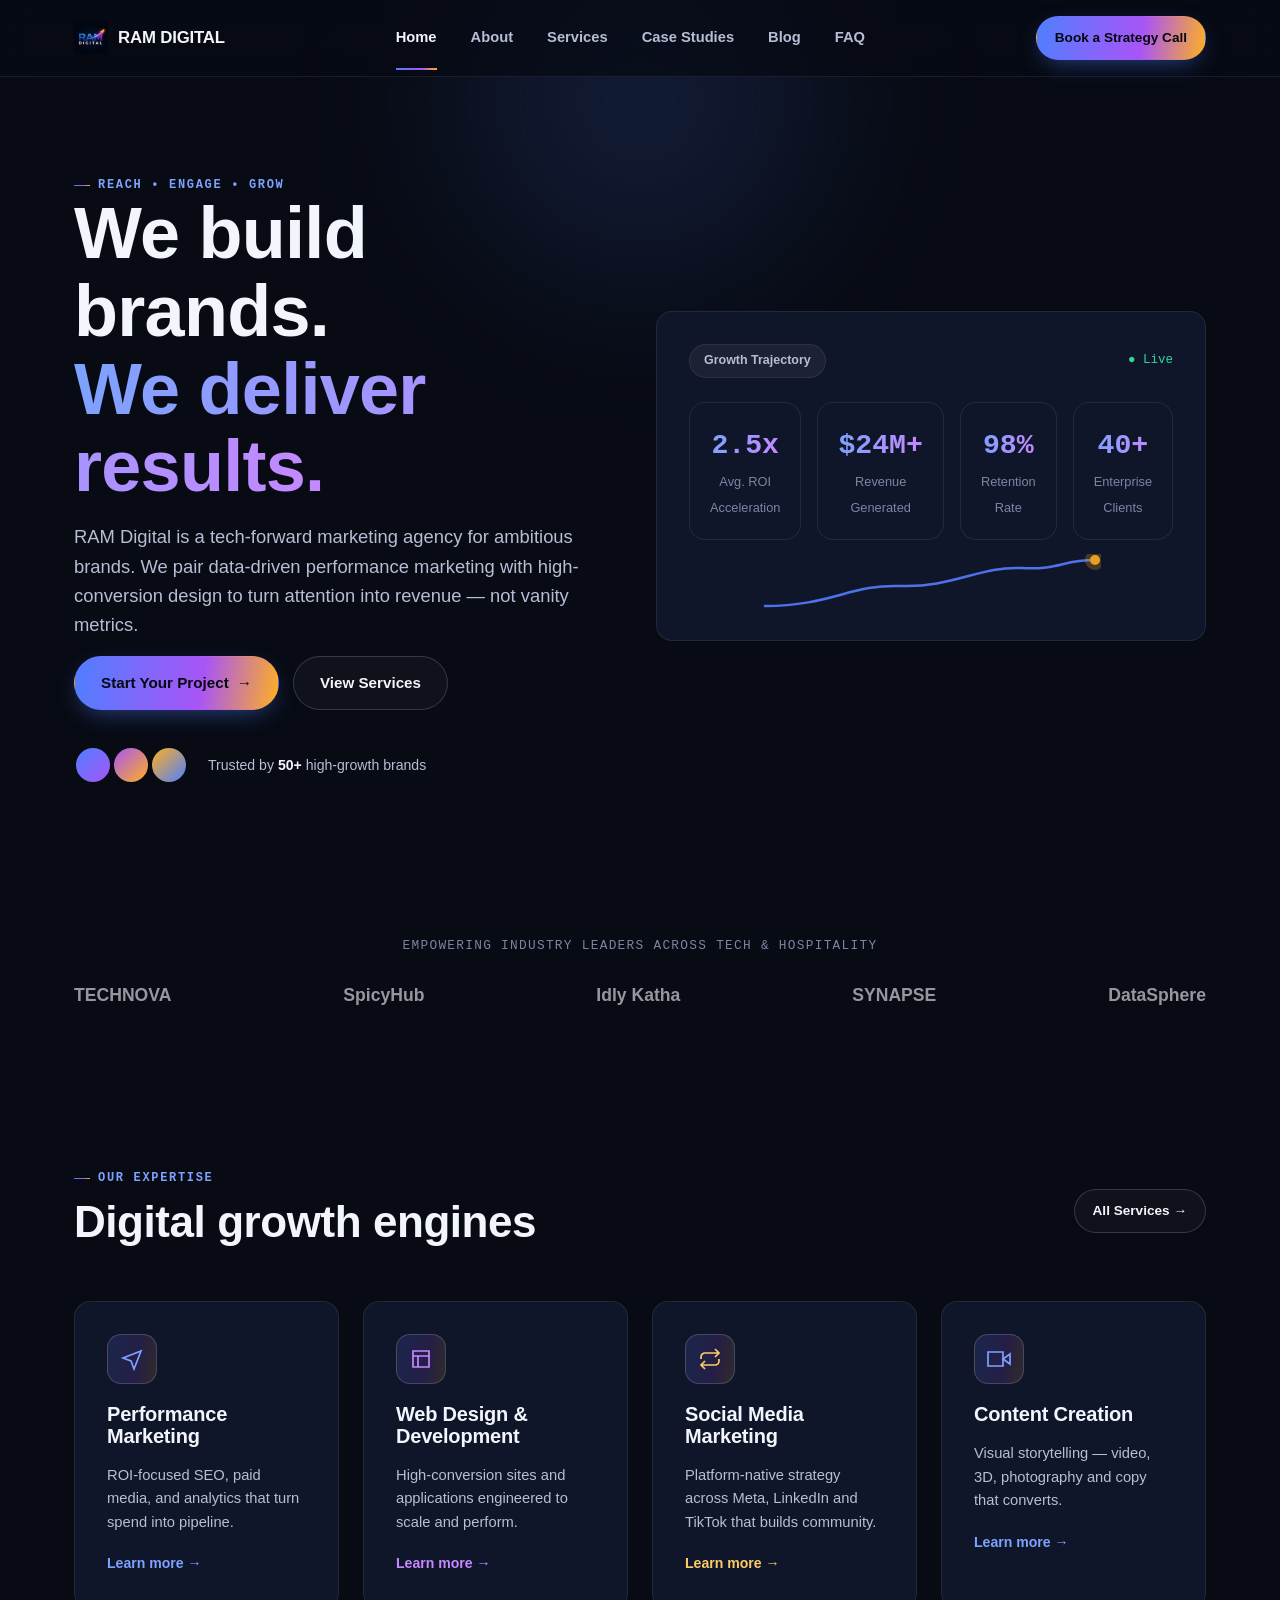
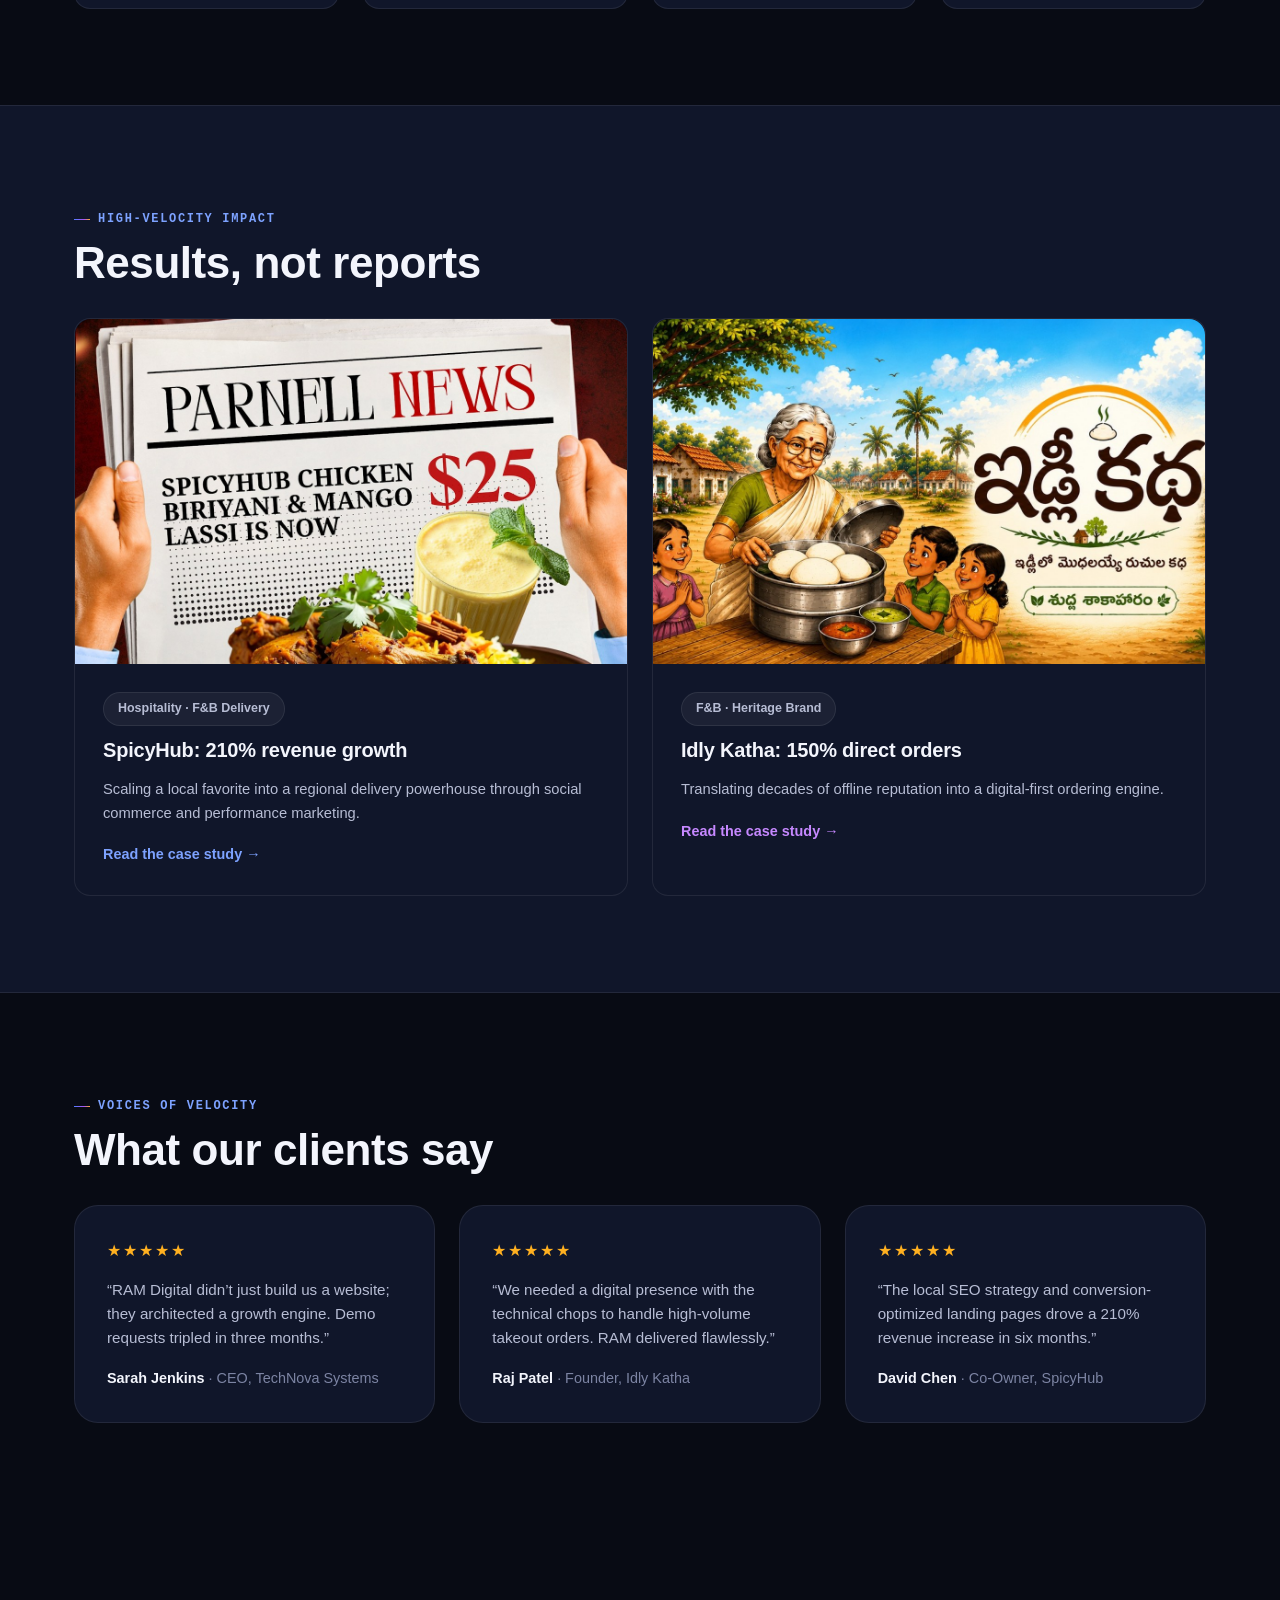
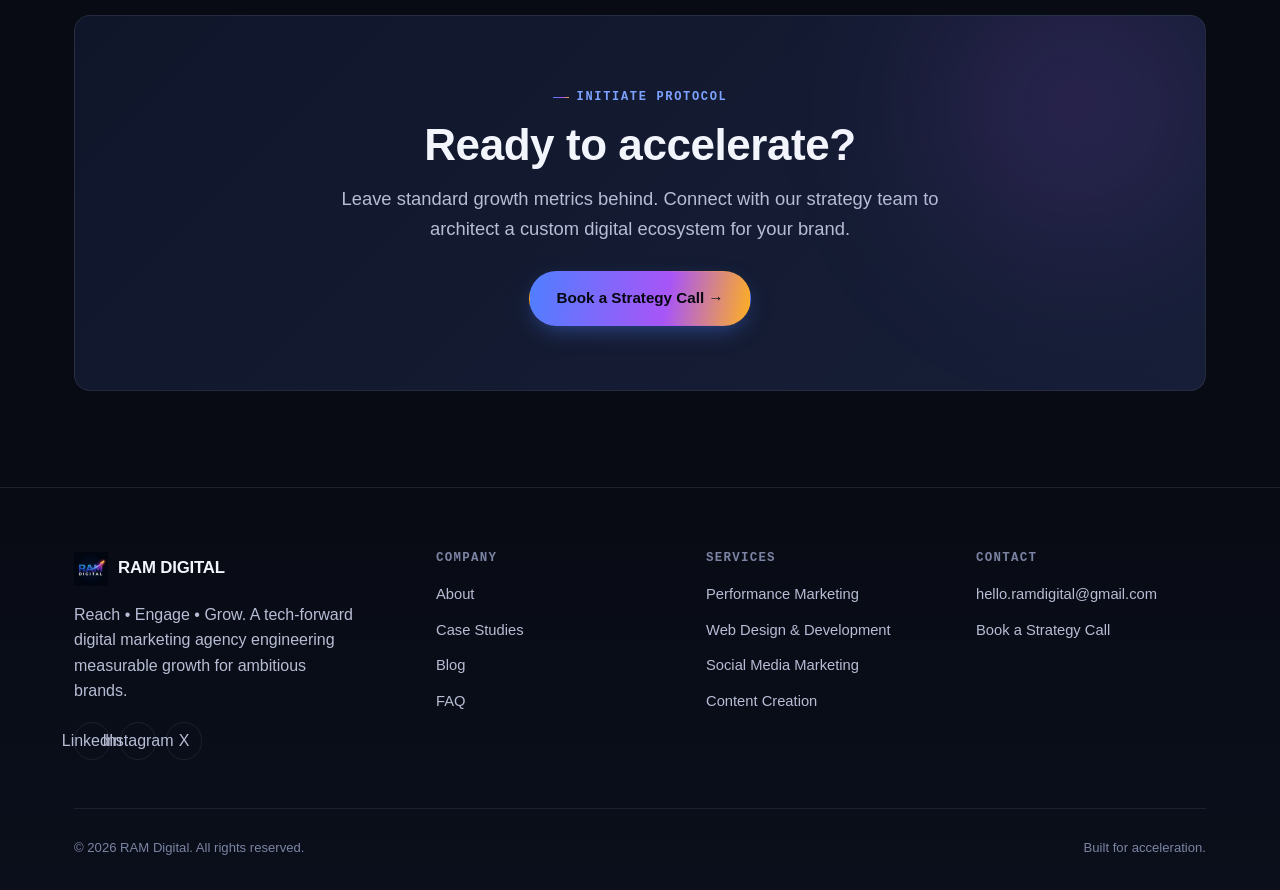
==== commit 503afb3b: "index-fixed-social-links" ====
--- a/index.html
+++ b/index.html
@@ -4,14 +4,14 @@
 <meta charset="UTF-8">
 <meta name="viewport" content="width=device-width, initial-scale=1.0">
 
-<title>RAM Digital | Digital Marketing, Web Design & Social Media</title>
-<meta name="description" content="RAM Digital helps ambitious brands grow through performance marketing, web design and development, social media marketing, content creation and digital strategy.">
+<title>RAM Digital | Digital Marketing Agency in India</title>
+<meta name="description" content="RAM Digital is a digital marketing agency in India helping ambitious brands grow through performance marketing, social media marketing, content creation, web design and digital strategy.">
 <meta name="robots" content="index, follow">
 <link rel="canonical" href="https://ramdigital.media/">
 
 <meta property="og:type" content="website">
 <meta property="og:url" content="https://ramdigital.media/">
-<meta property="og:title" content="RAM Digital | Digital Marketing & Growth">
+<meta property="og:title" content="RAM Digital | Digital Marketing Agency in India">
 <meta property="og:description" content="Performance marketing, web design, social media and content creation built to help ambitious brands grow.">
 <meta property="og:image" content="https://ramdigital.media/images/logo-512.png">
 <meta property="og:site_name" content="RAM Digital">
@@ -36,9 +36,41 @@
   "url": "https://ramdigital.media/",
   "logo": "https://ramdigital.media/images/logo-512.png",
   "email": "hello.ramdigital@gmail.com",
-  "description": "Digital marketing agency offering performance marketing, web design and development, social media marketing and content creation."
+  "sameAs": [
+    "https://www.linkedin.com/in/ramdigital-media-alladi-071812430",
+    "https://www.instagram.com/ramdigital.media",
+    "https://x.com/ramdigitalmedia"
+  ],
+  "description": "RAM Digital is a digital marketing agency helping brands in India grow through performance marketing, social media marketing, content creation, web design and digital strategy."
 }
 </script>
+
+<style>
+.site-footer .social-row {
+  display: flex;
+  flex-wrap: wrap;
+  align-items: center;
+  gap: 10px;
+  margin-top: 18px;
+}
+.site-footer .social-row a {
+  display: inline-flex;
+  align-items: center;
+  justify-content: center;
+  min-height: 38px;
+  padding: 0 14px;
+  border: 1px solid var(--border);
+  border-radius: 999px;
+  text-decoration: none;
+  white-space: nowrap;
+  transition: transform .2s ease, border-color .2s ease, background .2s ease;
+}
+.site-footer .social-row a:hover {
+  transform: translateY(-2px);
+  border-color: var(--blue-soft);
+  background: var(--surface-2);
+}
+</style>
 </head>
 
 <body>
@@ -245,9 +277,9 @@
         </a>
         <p>Reach &bull; Engage &bull; Grow. A tech-forward digital marketing agency engineering measurable growth for ambitious brands.</p>
         <div class="social-row" aria-label="Social links">
-          <a href="#" aria-label="LinkedIn">LinkedIn</a>
-          <a href="#" aria-label="Instagram">Instagram</a>
-          <a href="#" aria-label="X">X</a>
+          <a href="https://www.linkedin.com/in/ramdigital-media-alladi-071812430" target="_blank" rel="noopener noreferrer" aria-label="LinkedIn">LinkedIn</a>
+          <a href="https://www.instagram.com/ramdigital.media" target="_blank" rel="noopener noreferrer" aria-label="Instagram">Instagram</a>
+          <a href="https://x.com/ramdigitalmedia" target="_blank" rel="noopener noreferrer" aria-label="X">X</a>
         </div>
       </div>
       <div class="footer-col">
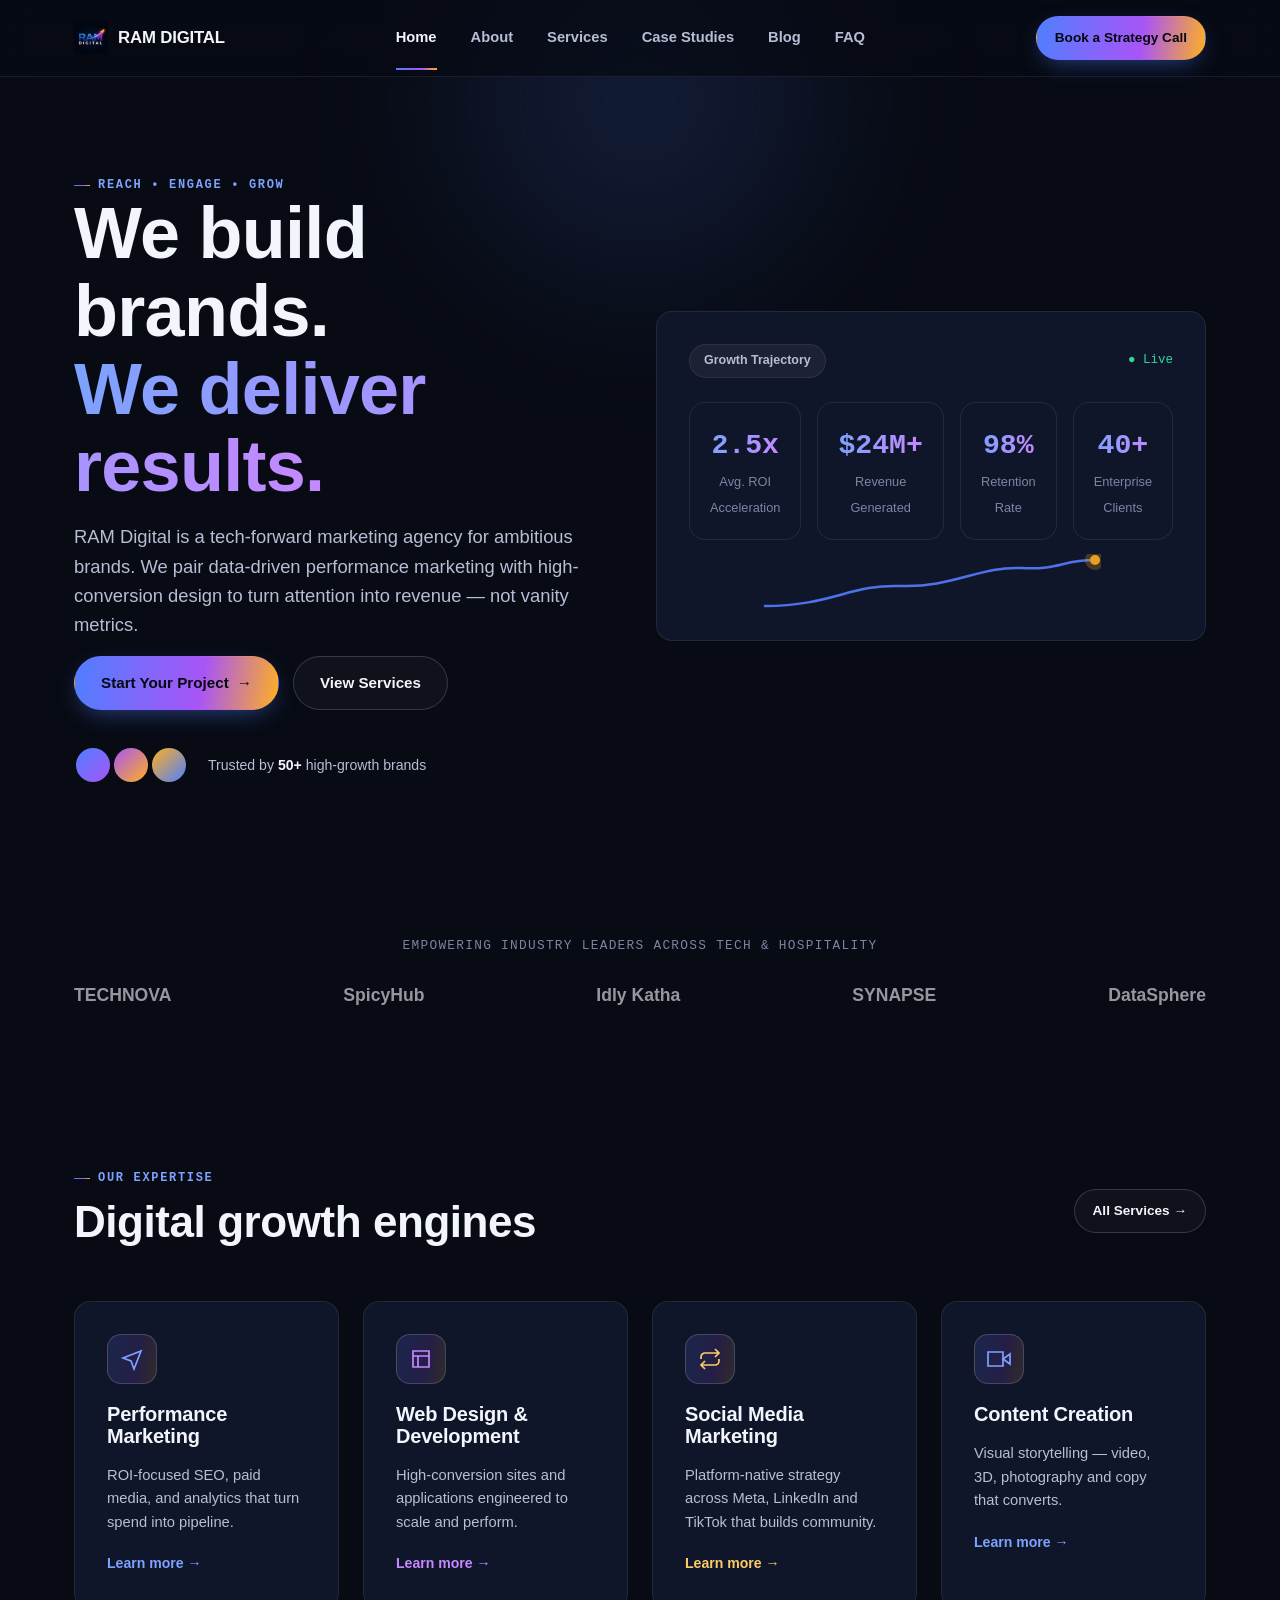
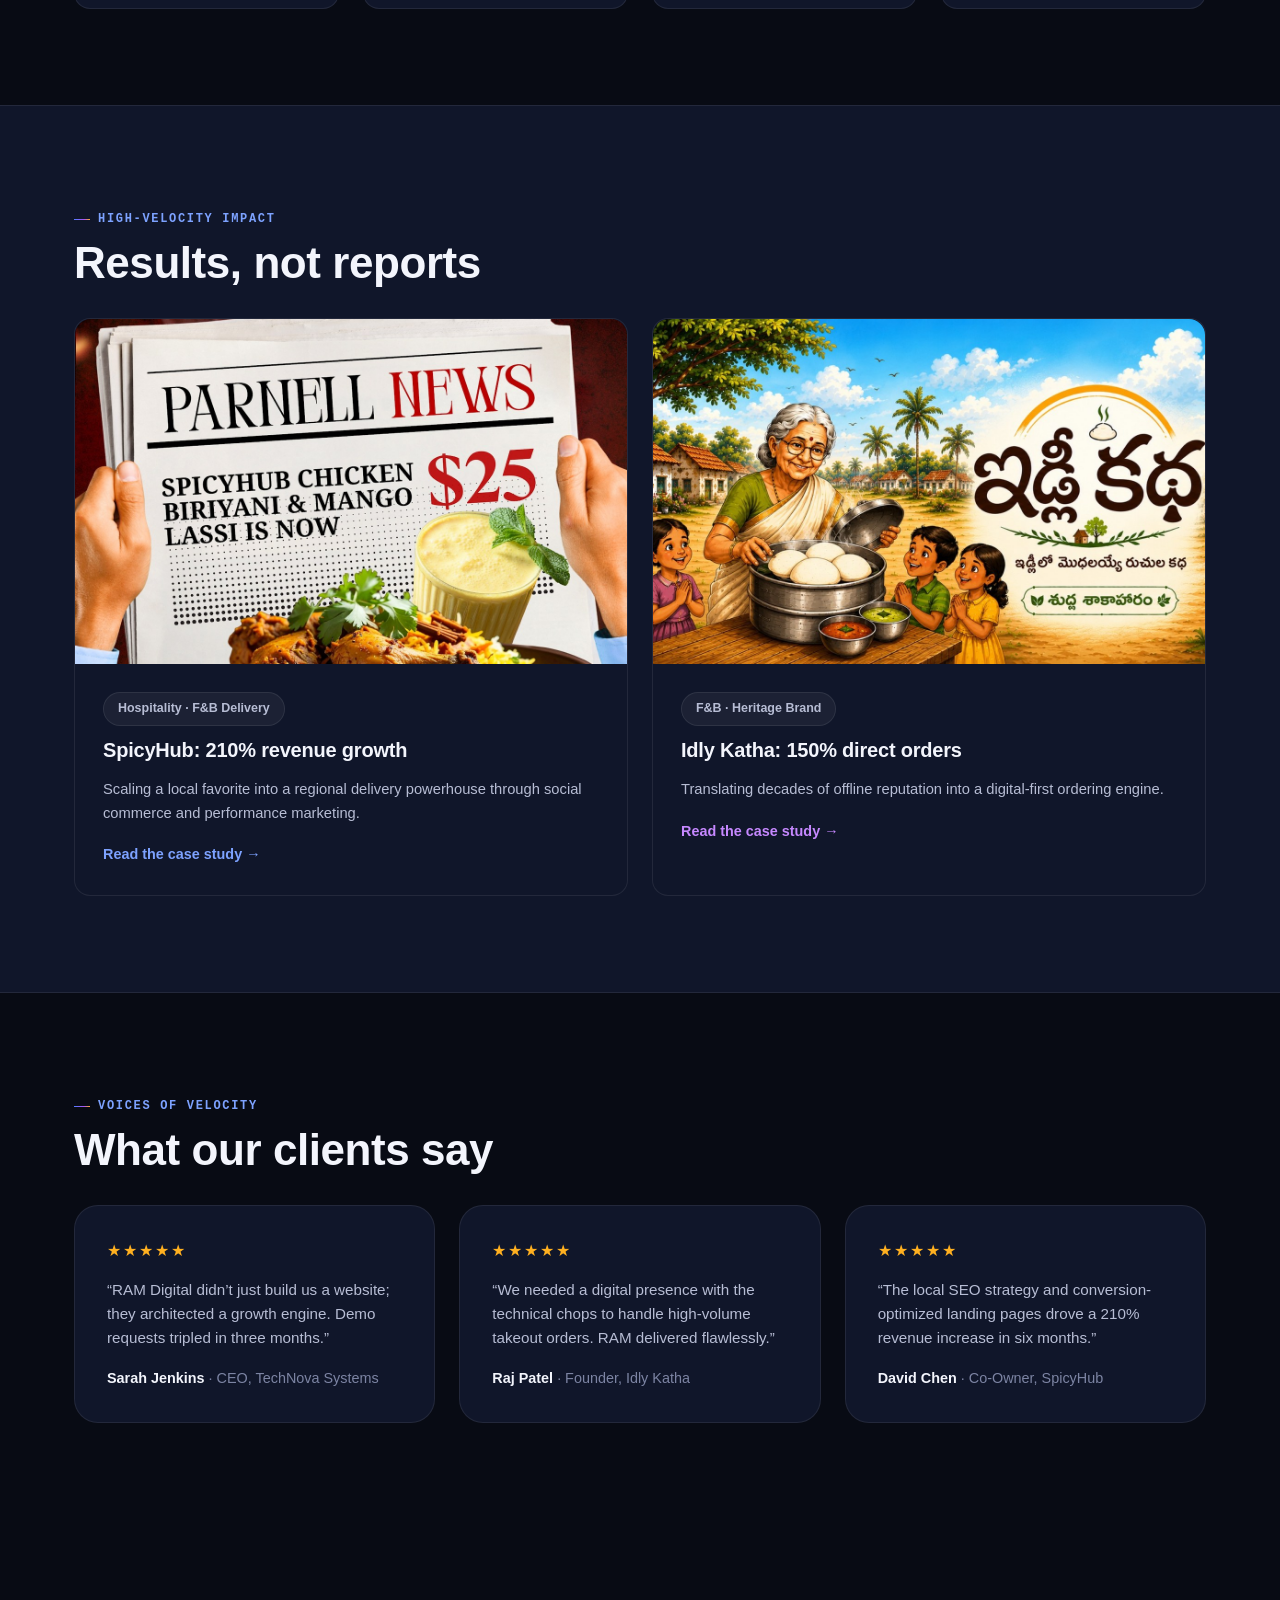
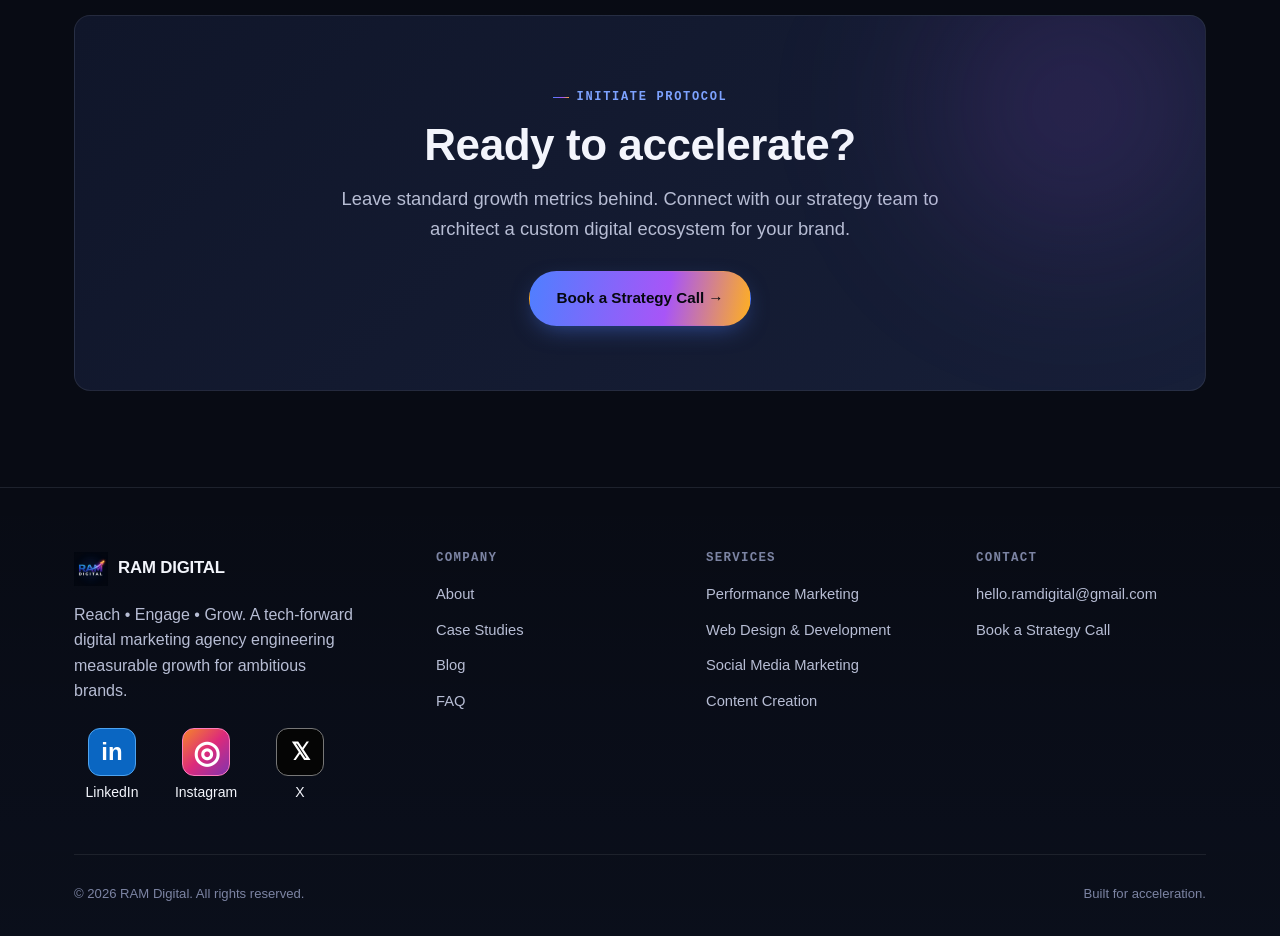
==== commit 8c3cf09f: "index-footer-fixed" ====
--- a/index.html
+++ b/index.html
@@ -45,30 +45,70 @@
 }
 </script>
 
+
 <style>
 .site-footer .social-row {
-  display: flex;
-  flex-wrap: wrap;
-  align-items: center;
-  gap: 10px;
-  margin-top: 18px;
+  display:flex;
+  flex-wrap:wrap;
+  align-items:flex-start;
+  gap:18px;
+  margin-top:24px;
 }
 .site-footer .social-row a {
-  display: inline-flex;
-  align-items: center;
-  justify-content: center;
-  min-height: 38px;
-  padding: 0 14px;
-  border: 1px solid var(--border);
-  border-radius: 999px;
-  text-decoration: none;
-  white-space: nowrap;
-  transition: transform .2s ease, border-color .2s ease, background .2s ease;
+  display:inline-flex;
+  flex-direction:column;
+  align-items:center;
+  justify-content:flex-start;
+  gap:8px;
+  width:76px;
+  min-height:78px;
+  padding:0;
+  border:0;
+  border-radius:0;
+  color:inherit;
+  text-decoration:none;
+  white-space:nowrap;
+  transition:transform .2s ease;
 }
 .site-footer .social-row a:hover {
-  transform: translateY(-2px);
-  border-color: var(--blue-soft);
-  background: var(--surface-2);
+  transform:translateY(-3px);
+  background:transparent;
+  border-color:transparent;
+}
+.site-footer .social-icon {
+  width:48px;
+  height:48px;
+  display:inline-flex;
+  align-items:center;
+  justify-content:center;
+  box-sizing:border-box;
+  border-radius:12px;
+  font-weight:800;
+  font-size:24px;
+  line-height:1;
+}
+.site-footer .linkedin-icon {
+  background:#0a66c2;
+  color:#fff;
+  border:1px solid #4ea3ef;
+  font-family:Arial,sans-serif;
+}
+.site-footer .instagram-icon {
+  color:#fff;
+  font-size:31px;
+  font-family:Arial,sans-serif;
+  background:linear-gradient(135deg,#f58529,#dd2a7b,#8134af);
+  border:1px solid #ff7bbd;
+}
+.site-footer .x-icon {
+  background:#050505;
+  color:#fff;
+  border:1px solid #777;
+  font-family:Arial,sans-serif;
+}
+.site-footer .social-row a > span:last-child {
+  font-size:14px;
+  line-height:1.2;
 }
 </style>
 </head>
@@ -277,9 +317,18 @@
         </a>
         <p>Reach &bull; Engage &bull; Grow. A tech-forward digital marketing agency engineering measurable growth for ambitious brands.</p>
         <div class="social-row" aria-label="Social links">
-          <a href="https://www.linkedin.com/in/ramdigital-media-alladi-071812430" target="_blank" rel="noopener noreferrer" aria-label="LinkedIn">LinkedIn</a>
-          <a href="https://www.instagram.com/ramdigital.media" target="_blank" rel="noopener noreferrer" aria-label="Instagram">Instagram</a>
-          <a href="https://x.com/ramdigitalmedia" target="_blank" rel="noopener noreferrer" aria-label="X">X</a>
+          <a href="https://www.linkedin.com/in/ramdigital-media-alladi-071812430" target="_blank" rel="noopener noreferrer" aria-label="LinkedIn">
+            <span class="social-icon linkedin-icon" aria-hidden="true">in</span>
+            <span>LinkedIn</span>
+          </a>
+          <a href="https://www.instagram.com/ramdigital.media" target="_blank" rel="noopener noreferrer" aria-label="Instagram">
+            <span class="social-icon instagram-icon" aria-hidden="true">◎</span>
+            <span>Instagram</span>
+          </a>
+          <a href="https://x.com/ramdigitalmedia" target="_blank" rel="noopener noreferrer" aria-label="X">
+            <span class="social-icon x-icon" aria-hidden="true">𝕏</span>
+            <span>X</span>
+          </a>
         </div>
       </div>
       <div class="footer-col">
